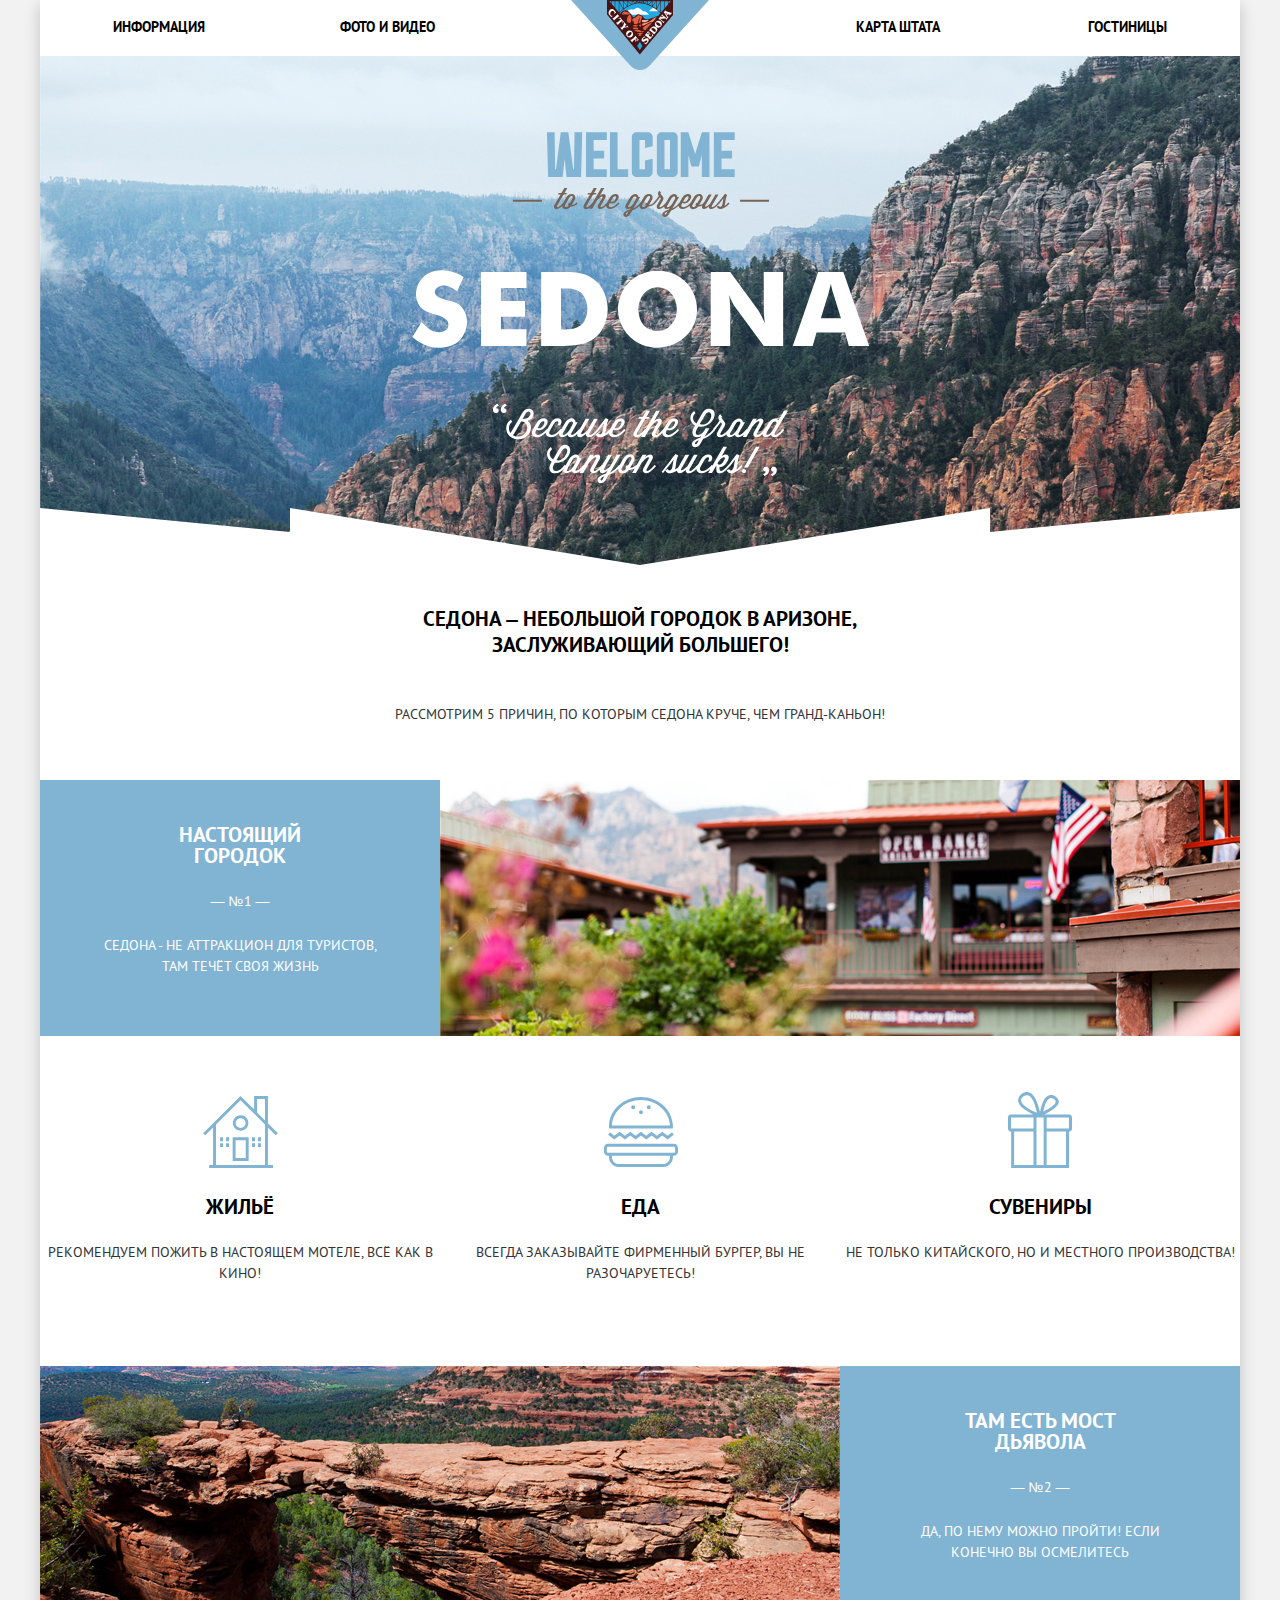
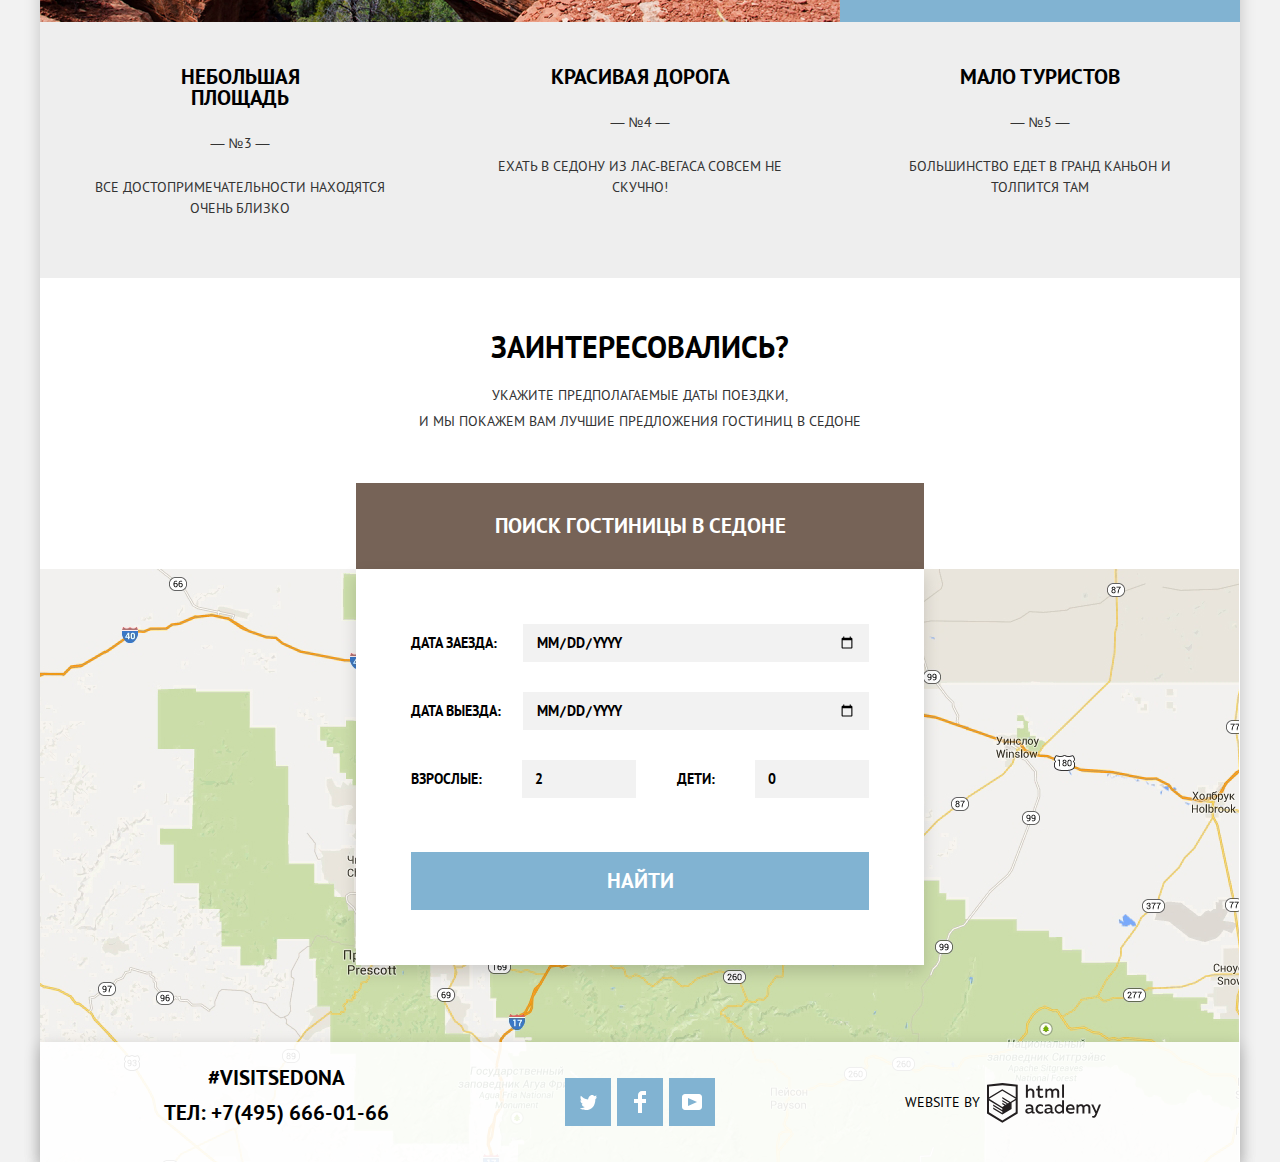
==== index.html @ 68cd3eee "Исправление к декоративным элементам" ====
<!DOCTYPE html>
<html class="page" lang="ru">
  <head>
    <meta charset="utf-8">
    <title>HTML Academy: Седона</title>
    <link rel="stylesheet" href="css/normalize.css">
    <link rel="stylesheet" href="css/style.css">
  </head>

  <body class="page-body">
    <header class="main-header width-container">
      <nav class="main-navigation">
        <a class="main-header-logo">
          <img src="img/logo.svg" width="138" height="70" alt="Логотип сайта Седона. City of Sedona.">
        </a>
        <ul class="site-navigation">
          <li><a href="blank.html">Информация</a></li>
          <li><a href="blank.html">Фото и видео</a></li>
          <li><a href="blank.html">Карта штата</a></li>
          <li><a href="hotels.html">Гостиницы</a></li>
        </ul>
      </nav>
    </header>

    <main class="main-container width-container">
      <section class="main-banner">
        <h1 class="visually-hidden">Городок Седона</h1>
          <div class="banner-text"></div>
      </section>

      <section class="features">
        <div class="features-title">
          <h2 class="visually-hidden">Преимущества</h2>
          <p class="features-visual-title">Седона ‒ небольшой городок в Аризоне,<br>
            заслуживающий большего!</p>
          <p>Рассмотрим 5 причин, по которым Седона круче, чем Гранд-Каньон!</p>
        </div>
        <ul class="features-list">
          <li class="feature-item-1">
            <div class="feature-item feature-main-city">
              <h3>Настоящий городок</h3>
              <p>— №1 —</p>
              <p>Седона - не аттракцион для туристов, там течёт своя жизнь</p>
            </div>
            <ul class="recommendations-list">
              <li class="recommendation-item recommendation-housing">
                <h4>Жильё</h4>
                <p>Рекомендуем пожить в настоящем мотеле, всё как в кино!</p>
              </li>
              <li class="recommendation-item recommendation-food">
                <h4>Еда</h4>
                <p>Всегда заказывайте фирменный бургер, вы не разочаруетесь!</p>
              </li>
              <li class="recommendation-item recommendation-souvenirs">
                <h4>Сувениры</h4>
                <p>Не только китайского, но и местного производства!</p>
              </li>
            </ul>
          </li>
          <li class="feature-item-2">
            <div class="feature-item feature-main-bridge">
              <h3>Там есть мост дьявола</h3>
              <p>— №2 —</p>
              <p>Да, по нему можно пройти! Если конечно вы осмелитесь</p>
            </div>
          </li>
          <li class="feature-item feature-standart">
            <h3>Небольшая площадь</h3>
            <p>— №3 —</p>
            <p>Все достопримечательности находятся очень близко</p>
          </li>
          <li class="feature-item feature-standart">
            <h3>Красивая дорога</h3>
            <p>— №4 —</p>
            <p>Ехать в седону из лас-вегаса совсем не скучно!</p>
          </li>
          <li class="feature-item feature-standart">
            <h3>Мало туристов</h3>
            <p>— №5 —</p>
            <p>Большинство едет в гранд каньон и толпится там</p>
          </li>
        </ul>
      </section>

      <section class="search">
        <h2 class="visually-hidden">Поиск гостиницы в Седоне</h2>
        <p class="search-visual-title">Заинтересовались?</p>
        <p>Укажите предполагаемые даты поездки,<br>
          и мы покажем Вам лучшие предложения гостиниц в Седоне</p>
        <button class="button button-form-show" type="button">Поиск гостиницы в седоне</button>
        <section class="modal width-container">
          <h2 class="visually-hidden">Форма поиска гостиницы в Седоне</h2>
          <form class="search-form" action="https://echo.htmlacademy.ru" method="post">
            <p>
              <label for="date-in">дата заезда:</label>
              <input type="date" name="date-in" id="date-in" value="">
            </p>
            <p>
              <label for="date-out">дата выезда:</label>
              <input type="date" name="date-out" id="date-out" value="">
            </p>
            <p>
              <label for="adults">взрослые:</label>
              <input type="number" name="adults" id="adults" value="2">
              <label for="children">дети:</label>
              <input type="number" name="children" id="children" value="0">
            </p>
            <button class="button button-form-search" type="submit" name="button">найти</button>
          </form>
        </section>
      </section>

      <img class="cart" src="img/map.jpg" width="1199" height="594" alt="Карта с результатами поиска гостиницы в Седоне">

    </main>

    <footer class="page-footer main-footer width-container">
      <section class="footer-contacts">
        <h2 class="visually-hidden">Контактная информация</h2>
        <p>#visitsedona</p>
        <p>тел: <a class="footer-phone" href="tel:+74956660166">+7(495) 666-01-66</a></p><!--Уточнить нужна ли ссылка-->
      </section>

      <section class="footer-social">
        <h2 class="visually-hidden">Ссылки на соцсети</h2>
        <ul>
          <li>
            <a class="social-button" href="#">
              <span class="visually-hidden">Твиттер</span>
              <svg width="17" height="17" viewBox="0 0 17 17" fill="none" xmlns="http://www.w3.org/2000/svg">
              <path d="M10.95 1.14409C12.635 0.648089 13.934 1.41409 14.527 2.32309C15.2 2.09209 15.858 1.84209 16.538 1.61509C16.5249 2.30145 16.2117 2.94761 15.681 3.38309C16.366 3.55309 16.985 2.89209 16.985 2.89209C16.816 3.89209 15.979 4.68009 15.422 4.91609C15.191 11.6661 12.247 16.1331 5.34498 15.9981H4.89898C4.48898 15.9981 0.734977 15.5381 0.000976562 14.1111C2.27198 14.3071 3.89398 13.6891 4.69398 12.9341C3.73398 12.6341 2.01498 12.4571 1.71498 9.98409C2.06398 10.0901 2.27898 10.2121 2.90498 10.1031C1.70498 9.24709 0.373977 8.53009 0.447977 6.33009C0.732977 6.65809 1.51498 6.86609 1.78798 6.80209C1.08498 6.56109 -0.182023 3.44209 0.893977 1.85009C2.71198 3.70409 4.62898 5.45609 8.04598 5.62309C8.25398 3.33009 9.18298 1.79309 10.95 1.14409Z" fill="white"/>
              </svg>
            </a>
          </li>
          <li>
            <a class="social-button" href="#">
              <span class="visually-hidden">Фэйсбук</span>
              <svg width="12" height="22" viewBox="0 0 12 22" fill="none" xmlns="http://www.w3.org/2000/svg">
              <path d="M12 4V0H8C5.79086 0 4 1.79086 4 4V8H0V12H4V22H8V12H12V8H8V4H12Z" fill="white"/>
              </svg>
            </a>
          </li>
          <li>
            <a class="social-button" href="#">
              <span class="visually-hidden">Ютьюб</span>
              <svg width="20" height="16" viewBox="0 0 20 16" fill="none" xmlns="http://www.w3.org/2000/svg">
              <path fill-rule="evenodd" clip-rule="evenodd" d="M3 0H17C18.65 0 20 1.35 20 3V13C20 14.65 18.65 16 17 16H3C1.35 16 0 14.65 0 13V3C0 1.35 1.35 0 3 0ZM6.027 4.002V11.998L15.014 8L6.027 4.002Z" fill="white"/>
              </svg>
            </a>
          </li>
        </ul>
      </section>

      <div class="footer-copyright">
        <a class="copyright-link" href="https://htmlacademy.ru/intensive/htmlcss">
        Website by
        <span class="visually-hidden">Логотип html-academy</span>
        <svg width="115" height="41" viewBox="0 0 115 41" fill="none" xmlns="http://www.w3.org/2000/svg">
        <path fill-rule="evenodd" clip-rule="evenodd" d="M15.5197 1.05737H15.3509L0 2.71895V31.4945L15.3509 40.8382L30.7018 31.4945V2.71895L15.5197 1.05737ZM77.0183 2.62185H75.0876V15.7311H77.0183V2.62185ZM40.8619 2.63264V7.76843C41.6131 6.9864 42.6386 6.5436 43.7105 6.53843C44.6823 6.47908 45.6329 6.84495 46.3253 7.54479C47.0177 8.24462 47.3866 9.21244 47.3399 10.2068V15.7634H45.367V10.4658C45.4231 9.94897 45.2754 9.43059 44.9566 9.02553C44.6377 8.62047 44.174 8.36218 43.6683 8.3079H43.3518C42.3456 8.36979 41.4321 8.9295 40.9041 9.80764V15.7634H38.8995V2.63264H40.8619ZM77.0183 31.4837H75.2775V30.0595C74.4828 31.1353 73.23 31.7538 71.9119 31.7211C69.4751 31.5528 67.5825 29.4822 67.5825 26.9845C67.5825 24.4867 69.4751 22.4162 71.9119 22.2479C73.1195 22.2052 74.2818 22.7203 75.0771 23.6505V18.3205H77.0183V31.4837ZM47.0656 30.0595C47.263 30.0515 47.4583 30.0152 47.6459 29.9516V31.3866C47.2482 31.5404 46.826 31.6172 46.4009 31.6132C45.6482 31.6769 44.9394 31.2429 44.639 30.5342C43.7036 31.31 42.5302 31.7227 41.3261 31.6995C39.733 31.6995 38.256 30.804 38.256 28.9482C38.256 26.65 40.3661 25.9379 42.1702 25.9379C42.9402 25.9505 43.707 26.0408 44.4596 26.2076V25.884C44.4596 24.805 43.6578 23.9742 42.1491 23.9742C41.0585 23.9764 39.9804 24.2116 38.9839 24.6647V22.8305C40.0678 22.451 41.204 22.2506 42.3495 22.2371C44.8394 22.2371 46.3693 23.4455 46.3693 26.1753V29.4121C46.3546 29.5668 46.401 29.721 46.4981 29.8406C46.5951 29.9601 46.7349 30.035 46.8862 30.0487H47.0656V30.0595ZM40.2711 28.8403C40.298 29.229 40.4761 29.5905 40.7655 29.844C41.055 30.0974 41.4317 30.2217 41.8115 30.189H41.9275C42.8819 30.1906 43.7973 29.8022 44.4702 29.11V27.5779C43.842 27.4414 43.2026 27.3655 42.5605 27.3513C41.5055 27.3513 40.2817 27.7074 40.2817 28.8403H40.2711ZM56.0229 22.9384C55.1962 22.4632 54.2596 22.2246 53.3115 22.2479H52.9422C51.7332 22.2873 50.5891 22.8166 49.7619 23.7192C48.9347 24.6218 48.4923 25.8236 48.5321 27.06V27.5024C48.6957 30.0004 50.805 31.8921 53.2482 31.7318C54.2519 31.7555 55.2477 31.5452 56.1601 31.1168V29.2718C55.3769 29.7215 54.4945 29.9591 53.5963 29.9624C52.5199 30.0288 51.4963 29.4793 50.9385 28.5356C50.3806 27.5918 50.3806 26.4095 50.9385 25.4658C51.4963 24.522 52.5199 23.9725 53.5963 24.039C54.461 24.0357 55.3066 24.2989 56.0229 24.7942V22.9384ZM66.1514 30.0595C66.3488 30.0515 66.5441 30.0152 66.7317 29.9516V31.3866C66.334 31.5404 65.9118 31.6172 65.4867 31.6132C64.734 31.6769 64.0252 31.2429 63.7248 30.5342C62.7894 31.31 61.616 31.7227 60.4119 31.6995C58.8188 31.6995 57.3417 30.804 57.3417 28.9482C57.3417 26.65 59.4518 25.9379 61.256 25.9379C62.0259 25.9505 62.7928 26.0408 63.5454 26.2076V25.884C63.5454 24.805 62.7436 23.9742 61.2349 23.9742C60.1443 23.9764 59.0662 24.2116 58.0697 24.6647V22.8305C59.1536 22.451 60.2897 22.2506 61.4353 22.2371C63.9252 22.2371 65.455 23.4455 65.455 26.1753V29.4121C65.4404 29.5668 65.4868 29.721 65.5838 29.8406C65.6809 29.9601 65.8207 30.035 65.972 30.0487H66.1514V30.0595ZM59.855 29.8481C59.5632 29.5943 59.3837 29.2311 59.3569 28.8403H59.378C59.378 27.7074 60.5385 27.3513 61.6569 27.3513C62.299 27.3655 62.9383 27.4414 63.5665 27.5779V29.11C62.8937 29.8022 61.9782 30.1906 61.0239 30.189H60.9078C60.5263 30.2247 60.1469 30.1019 59.855 29.8481ZM69.3271 26.9305C69.3271 25.2859 70.6308 23.9526 72.239 23.9526L72.2601 24.0066C73.4742 24.0066 74.5742 24.7382 75.0665 25.8732V28.0311C74.5856 29.1871 73.4673 29.9296 72.239 29.9084C70.6308 29.9084 69.3271 28.5752 69.3271 26.9305ZM83.3486 22.2479C86.8408 22.2479 88.0541 25.1395 87.4844 27.7397H80.922C81.1436 29.3582 82.6839 30.0163 84.2876 30.0163C85.2509 30.0196 86.2027 29.8021 87.0729 29.3797V31.1061C86.0736 31.5421 84.9939 31.7519 83.9078 31.7211C81.2385 31.7211 78.8963 30.189 78.8963 26.9521C78.8362 25.7502 79.2482 24.5736 80.0408 23.6841C80.8334 22.7945 81.9408 22.2658 83.1165 22.2155H83.3486V22.2479ZM80.8693 26.1753C80.9704 24.8237 82.1216 23.8104 83.4436 23.9095H83.4858C84.1064 23.8531 84.7196 24.08 85.1612 24.5295C85.6028 24.979 85.8275 25.6051 85.7752 26.24H80.8693V26.1753ZM89.489 31.4621V22.4961H91.2298V23.575C91.9777 22.7197 93.041 22.2229 94.1628 22.2047C95.2951 22.1328 96.3712 22.7163 96.9482 23.7153C97.7407 22.8335 98.8477 22.3161 100.018 22.2803C100.952 22.2327 101.859 22.6011 102.507 23.2901C103.154 23.9792 103.478 24.9213 103.394 25.8732V31.4837H101.39V25.9271C101.437 25.4734 101.306 25.0191 101.024 24.6647C100.743 24.3104 100.336 24.0852 99.8917 24.039H99.6174C98.7512 24.0941 97.9525 24.536 97.4335 25.2474V31.4837H95.4289V25.9271C95.4728 25.47 95.3357 25.0139 95.0481 24.6611C94.7606 24.3082 94.3467 24.088 93.8991 24.0497H93.6881C92.7466 24.1344 91.8915 24.6449 91.3564 25.4416V31.5161H89.5312L89.489 31.4621ZM113.977 22.4745H111.972L109.324 29.2718L106.306 22.4853H104.196L108.417 31.5484L108.237 32.0016C107.72 33.3611 107.003 34.0516 106.053 34.0516C105.75 34.0548 105.447 34.0112 105.156 33.9221V35.6161C105.536 35.7125 105.926 35.7632 106.317 35.7671C107.646 35.7671 108.902 35.0226 109.851 32.6813L113.977 22.4745ZM52.689 6.78658V3.54974L50.7266 4.01369V6.73264H49.144V8.49132H50.7899V12.9905C50.7231 13.817 51.0244 14.6301 51.61 15.2038C52.1955 15.7775 53.0028 16.0505 53.8073 15.9468C54.5996 15.9535 55.3875 15.8259 56.139 15.5692V13.8429C55.5727 14.0781 54.9672 14.199 54.356 14.199C53.2165 14.199 52.689 13.8105 52.689 12.6237V8.5129H55.8541V6.78658H52.689ZM58.3862 15.7526V6.75421H60.1376V7.83316C60.8811 6.97655 61.9403 6.476 63.0601 6.45211C64.1624 6.38099 65.2146 6.93142 65.8032 7.88711C66.5958 7.00534 67.7028 6.48794 68.8734 6.45211C69.8138 6.41462 70.7233 6.79859 71.364 7.50353C72.0046 8.20846 72.3126 9.16418 72.2073 10.1205V15.7418H70.2028V10.1853C70.2499 9.73151 70.1184 9.27721 69.8373 8.92287C69.5561 8.56853 69.1485 8.34334 68.7046 8.29711H68.4619C67.5957 8.35228 66.797 8.7942 66.278 9.50553V15.7418H64.2734V10.1853C64.3206 9.73151 64.1891 9.27721 63.9079 8.92287C63.6268 8.56853 63.2191 8.34334 62.7752 8.29711H62.5326C61.5911 8.38181 60.736 8.89229 60.2009 9.68895V15.7634H58.3862V15.7526ZM28.6972 30.3033L28.7078 30.2968L28.6972 30.3184V30.3033ZM28.6972 18.3205V30.3033L15.3509 38.4321L2.00459 30.3184V18.5147L15.2876 26.6068V28.0311L6.18257 22.5284V23.9418L15.3404 29.5632V31.0629L6.19312 25.4955V26.9521L15.3509 32.5734L24.5826 26.9197V20.8129L28.6972 18.3205ZM28.7078 16.7776L25.0362 18.9355L23.3482 20.0145L15.3087 15.0837V16.4971L22.156 20.7266L22.0083 20.8237L20.9532 21.4063L15.2876 17.9537V19.3995L19.761 22.1184L18.706 22.8413L15.3298 20.7913V22.2047L17.5454 23.5426L15.2982 24.9021L2.11009 16.864L15.3087 8.72869L28.7078 16.7776ZM15.2876 7.27211L28.7078 15.3534V4.56395L15.3615 3.12895L2.01514 4.56395V15.3534L15.2876 7.27211Z" fill="#231F20"/>
        </svg>

        </a>
      </div>

    </footer>
    <!--<section class="modal width-container">
      <h2 class="visually-hidden">Форма поиска гостиницы в Седоне</h2>
      <form class="search-form" action="https://echo.htmlacademy.ru" method="get">
        <p>
          <label for="date in">дата заезда:</label>
          <input type="date" name="date in" id="date in" value="">
        </p>
        <p>
          <label for="date out">дата выезда:</label>
          <input type="date" name="date out" id="date out" value="">
        </p>
        <p>
          <label for="adults">взрослые:</label>
          <input type="number" name="adults" id="adults" value="2">
        </p>
        <p>
          <label for="children">дети:</label>
          <input type="number" name="children" id="children" value="0">
        </p>
        <button class="button button-form-search" type="submit" name="button">найти</button>
      </form>
    </section>-->
  </body>
</html>
---- css/style.css ----
/*Fonts*/
/* pt-sans-regular - latin_cyrillic */
@font-face {
  font-family: 'PT Sans';
  font-style: normal;
  font-weight: 400;
  src: local('PT Sans'), local('PTSans-Regular'),
       url('../fonts/ptsans.woff2') format('woff2'), /* Super Modern Browsers */
       url('../fonts/ptsans.woff') format('woff'); /* Modern Browsers */
  font-display: swap;
}
/* pt-sans-700 - latin_cyrillic */
@font-face {
  font-family: 'PT Sans';
  font-style: normal;
  font-weight: 700;
  src: local('PT Sans Bold'), local('PTSans-Bold'),
       url('../fonts/ptsansbold.woff2') format('woff2'), /* Super Modern Browsers */
       url('../fonts/ptsansbold.woff2') format('woff'); /* Modern Browsers */
  font-display: swap;
}

/*Variables*/

:root {

  --basic-extra-black: #000000;
  --basic-extra-black-alfa: rgba(0, 0, 0, 0.3);
  --basic-hard-black: #231F20;
  --basic-black: #333333;
  --basic-extra-brown: #503E33;
  --basic-hard-brown: #604E43;
  --basic-brown: #766357;
  --basic-extra-blue: #5496BD;
  --basic-hard-blue: #669EC0;
  --basic-blue: #81B3D2;
  --basic-absolute-grey: #6A6A6A;
  --basic-extra-grey: #666666;
  --basic-hard-grey: #BDBBBC;
  --basic-strong-grey: #CACACA;
  --basic-middle-grey:#ABABAB;
  --basic-middle-grey-alfa: rgba(171,171,171,0.3);
  --basic-normal-grey: #EBEBEB;
  --basic-grey: #EEEEEE;
  --basic-soft-grey:  #E5E5E5;
  --basic-lite-grey: #F2F2F2;
  --basic-white-alfa: rgba(255, 255, 255, 0.9);
  --basic-white-soft-alfa: rgba(255, 255, 255, 0.3);
  --basic-white: #FFFFFF;
  --basic-wrapper-shadow: rgba(0, 1, 1, 0.2);
  --basic-modal-shadow: rgba(0, 1, 1, 0.15);
}

/*Global*/

body {
  position: relative;
  min-width: 1280px;
  margin: 0;
  padding: 0;
  font-family: "PT Sans", Arial, sans-serif;
  font-size: 14px;
  line-height: 26px;
  font-weight: 400;
  color: var(--basic-black);
  text-transform: uppercase;
  background-color: var(--basic-lite-grey);
}

img {
  max-width: 100%;
  height: auto;
}

a {
  text-decoration: none
}

.visually-hidden {
  position: absolute;
  width: 1px;
  height: 1px;
  margin: -1px;
  border: 0;
  padding: 0;
  clip-path: inset(100%);
  clip: rect(0 0 0 0);
  overflow: hidden;
}

/*Hotels-page global*/

.hotels-main {
  line-height: 21px;
  text-align: left;
  background-color: var(--basic-white);
}

.page {
  height: 100%;
}

.page-body {
  min-height: 100%;
  display: grid;
  grid-template-rows: min-content 1fr min-content;
  align-content: start;
}

.width-container {
  width: 1200px;
  margin: 0 auto;
  padding: 0;
  box-shadow: 0px 5px 15px var(--basic-wrapper-shadow);
}

/* Main-container */

.main-container {
  background-color: var(--basic-white);
}

/* Main header */

.main-header {

}

/*Main navigation*/

.main-navigation {
  background-color: var(--basic-white);
  position: relative;
}

/* Logo */

.main-header-logo {
  position: absolute;
  left: 50%;
  margin-left: -69px;
}


.site-navigation {
  display: flex;
  flex-wrap: wrap;
  margin: 0;
  padding: 0;
  list-style: none;
  font-weight: bold;
  color: var(--basic-extra-black);
  line-height: 26px;
}

.site-navigation li {
  padding-top: 14px;
  margin-bottom: 16px;
  width: 227px;
}

.site-navigation li:nth-child(odd) {
  margin-left: 73px;
}
.site-navigation li:nth-child(even) {
  margin-right: 73px;
}
.site-navigation li:nth-child(4n),
.site-navigation li:nth-child(4n-1) {
  text-align: right;
}

.site-navigation a {
  color: var(--basic-extra-black);
}

.site-navigation a:hover {
  color: var(--basic-blue);
}

.site-navigation a:focus {
  color: var(--basic-extra-black-alfa);
}

.active-page a {
  color: var(--basic-brown);
}

.main-banner {
  display: flex;
  flex-direction: column;
  justify-content: flex-end;
  align-items: center;

  width: 1200px;
  height: 509px;
  background-image: url("../img/main-page-banner.jpg");
  background-color: var(--basic-extra-blue);
}

.banner-text {
  width: 457px;
  height: 351px;
  margin-bottom: 25px;
  background-image: url("../img/welcome-slogan.svg");
}

.main-banner::after {
  content: "";
  width: 1200px;
  height: 57px;
  background-image: url("../img/white-shape.svg");
}

/* Features */

.features {
  text-align: center;
  margin: 0;
  padding: 0;
}

.features-title {
  box-sizing: border-box;
  min-height: 215px;
  padding-top: 41px;
}

.features-title p {
  margin: 0;
  margin-bottom: 43px;
}

.features-title p:last-child {
  margin-bottom: 51px;
}

.features-visual-title {
  font-weight: bold;
  font-size: 21px;
  line-height: 26px;
  color: var(--basic-extra-black);
}

.features-list {
  display: flex;
  flex-wrap: wrap;
  margin: 0;
  padding: 0;
  list-style: none;
  line-height: 21px;
}

.feature-item {
  box-sizing: border-box;
  width: 400px;
  min-height: 256px;
  padding-top: 44px;
}

.feature-item p {
  margin: 0;
  margin-right: 50px;
  margin-left: 50px;
  margin-bottom: 23px;
  padding: 0;
}

.feature-item h3 {
  font-size: 21px;
  line-height: 21px;
  font-weight: bold;
  margin: 0;
  margin-bottom: 25px;
  margin-right: 100px;
  margin-left: 100px;
}

.feature-item-1 {
  display: flex;
  flex-wrap: wrap;
  margin: 0;
  padding: 0;
}
.feature-item-2 {
  display: flex;
}

.feature-main-city {
  order: 1;
}

.feature-main-city,
.feature-main-bridge {
  color: var(--basic-white);
  background-color: var(--basic-blue);
}

.feature-item-1::after {
  content: "";
  width: 800px;
  height: 256px;
  background-image: url("../img/feature-city.jpg");
  background-color: var(--basic-hard-grey);
  background-repeat: no-repeat;
  background-position: center;
  display: inline-block;
  order: 2;
}

.feature-item-2::before {
  content: "";
  width: 800px;
  height: 256px;
  background-image: url("../img/feature-bridge.jpg");
  background-color: var(--basic-hard-grey);
  background-repeat: no-repeat;
  background-position: center;
  display: inline-block;
}

.feature-standart {
  color: var(--basic-black);
  background-color: var(--basic-grey);
}

.feature-standart h3 {
  color: var(--basic-extra-black);
}

/*Recommendations*/

.recommendations-list {
  display: flex;
  list-style: none;
  margin: 0;
  padding: 0;
  order: 3;
}

.recommendation-item h4 {
  font-size: 21px;
  line-height: 21px;
  font-weight: bold;
  color: var(--basic-extra-black);
  margin: 0;
  margin-bottom: 25px;
}

.recommendation-item {
  display: inline-block;
  box-sizing: border-box;
  color: var(--basic-black);
  background-color: var(--basic-white);
  background-position: center top;
  background-repeat: no-repeat;
  padding-top: 160px;
  min-height: 330px;
  width: 400px;
}

.recommendation-housing {
  background-image: url("../img/icon-housing.svg");
  background-position: center 60px;

}
.recommendation-food {
  background-image: url("../img/icon-food.svg");
  background-position: center 61px;

}
.recommendation-souvenirs {
  background-image: url("../img/icon-souvenirs.svg");
  background-position: center 55px;

}

/*Search*/

.search {
  position: relative;
  text-align: center;
  background-color: var(--basic-white);
  margin: 0;
  padding-top: 57px;
  min-height: 291px;
  box-sizing: border-box;
}

.search p {
  margin: 0;
  margin-bottom: 23px;
}
.search p:last-child {
  margin-bottom: 40px;
}

.search-visual-title {
  font-size: 30px;
  line-height: 24px;
  font-weight: bold;
  color: var(--basic-extra-black);
}

/*Cart*/

.cart {
margin: 0;
padding: 0;
display: block;
}
/*Buttons*/

.button {
  display: inline-block;
  font: inherit;
  text-align: center;
  vertical-align: middle;
  color: var(--basic-white);
  text-transform: uppercase;
  border: none;
  cursor: pointer;
}

.button-form-show {
  position: absolute;
  bottom: 0;
  padding: 30px 125px;
  width: 568px;
  left: 316px;
}

.button-form-search {
  display: block;
  width: 458px;
  margin-top: 54px;
  padding: 16px 182px;
}

.button-form-show,
.button-form-search {
  font-weight: bold;
  font-size: 21px;
  line-height: 26px;
}

.button-info,
.button-reserv {
  padding: 3px 17px;
  margin-right: 5px;
  font-weight: bold;
  font-size: 14px;
  line-height: 21px;
}

.button-form-show,
.button-reserv {
  background-color: var(--basic-brown);
}

.button-form-show:hover,
.button-reserv:hover {
  background-color: var(--basic-hard-brown);
}


.button-form-show:focus,
.button-reserv:focus {
  background-color: var(--basic-extra-brown);
  color: var(--basic-white-soft-alfa);
}

.button-info,
.button-form-search {
  background-color: var(--basic-blue);
}

.button-info:hover,
.button-form-search:hover {
  background-color: var(--basic-hard-blue);
}

.button-info:focus,
.button-form-search:focus {
  background-color: var(--basic-extra-blue);
  color: var(--basic-white-soft-alfa);
}

/*Parameters-form*/

.parameters-form {
  box-sizing: border-box;
  padding: 25px 73px 25px 72px;
  background-image: url(../img/parameters-form-background.jpg);
  min-height: 217px;
}

.filter {
  display: flex;
}

.filter-item {
  margin: 0;
  padding: 0;
  color: var(--basic-white);
  border: none;
}

.filter-item:first-child {
  margin-right: 118px;
}

.filter-item:last-child {
  margin-left: auto;
}

.filter-item legend{
  font-size: 16px;
  font-weight: 700;
  margin-bottom: 25px;
}

.filter-item:last-child legend{
  margin-bottom: 12px;
}

.filter-item ul{
  list-style: none;
  margin: 0;
  padding: 0;
}

.filter-checkbox {
  margin-bottom: 25px;
  padding-left: 41px;
}

.filter-checkbox:last-child {
  margin-bottom: 0px;
}

.filter-checkbox label {
  position: relative;
  display: block;
  cursor: pointer;
  user-select: none;
}

.filter-input-checkbox + label::before {
  content: "";
  position: absolute;
  left: -41px;
  top: 1px;
  width: 19px;
  height: 19px;
  border: 2px solid var(--basic-white);
  border-radius: 3px;
}

.filter-input-checkbox:disabled + label::before {
  border-color: var(--basic-absolute-grey);
  cursor: auto;
}

.filter-input-checkbox:checked + label::before {
  display: none;
}

.filter-input-checkbox:checked + label::after {
  content: "";
  position: absolute;
  top: 1px;
  left: -41px;
  width: 26px;
  height: 23px;
  background-image: url(../img/checkbox-on.svg);
}

.filter-input-checkbox:checked:disabled + label::after path{
   fill: var(--basic-absolute-grey);
}

.price-controls {
  display: flex;
  justify-content: space-between;
  margin-bottom: 20px;
  border: 2px solid var(--basic-white);
  box-sizing: border-box;
  border-radius: 2px;
  width: 317px;
}

.min-price {
  border-right: 2px solid var(--basic-white);
}

.price-controls input {
  width: 50px;
  font-family: inherit;
  font-size: inherit;
  color: inherit;
  background-color: transparent;
  margin: 0;
  padding: 0;
}

.price-controls label {
  display: flex;
  justify-content: center;
  align-items: center;
  margin: 5px 0px;
  min-width: 157px;
  height: 22px;
}

.range-scale {
  position: relative;
  margin-bottom: 33px;
  cursor: pointer;
  width: 317px;
  height: 2px;
  background: var(--basic-white-soft-alfa);
}

.range-scale .bar {
  width: 78%;
  height: 2px;
  background: var(--basic-white);
}

.range-scale .toggle {
  position: absolute;
  top: -10px;
  width: 4px;
  height: 4px;
  padding: 0;
  border: 8px solid var(--basic-white);
  background-color: var(--basic-middle-grey);
  border-radius: 50%;
  box-shadow: 0 2px 0 0 var(--basic-middle-grey-alfa);
}

.range-scale .toggle:hover {
  transform: scale(1.2);
}

.range-scale .toggle-min {
  left: 0px;
}

.range-scale .toggle-max {
  left: 248px;
}

.filter-button {
  background-color: transparent;
  border: 2px solid var(--basic-white);
  box-sizing: border-box;
  border-radius: 2px;
  width: 137px;
  height: 36px;
  margin-left: 85px;
  box-sizing: border-box;

}

.filter-button:hover {
  background-color: var(--basic-white);
  color: var(--basic-extra-black);
}

/*Search-results*/

.search-results {
}

.results-sort {
  display: flex;
  align-items: flex-start;
  justify-content: space-between;
  flex-wrap: wrap;
  min-height: 87px;
  margin: 0;
  border-bottom: 1px solid var(--basic-soft-grey);
  padding: 0px 73px;
  padding-top: 31px;
  box-sizing: border-box;
}

.results-sum {
  display: flex;
  font-size: 21px;
  line-height: 26px;
  font-weight: 700;
}

.results-sum p {
  margin: 0;
  padding: 0;
  margin-right: 5px;
}

.sort-controls {
  display: flex;
  width: 891px;
  font-size: 12px;
  line-height: 18px;
}

.sort-controls h3{
  font-size: inherit;
  line-height: inherit;
  font-weight: inherit;
  margin: 0;
  margin-right: 40px;
  padding: 0;
}

.sort-parameters {
  display: flex;
  justify-content: space-between;
  min-width: 239px;
}

.sort-parameters-button {
  background-color: transparent;
  color: var(--basic-extra-black-alfa);
  border-bottom: 1px dashed var(--basic-blue);
  margin: 0;
  padding: 0;
  cursor: pointer;
}

.sort-parameters-button:hover {
  color: var(--basic-blue);
}

.sort-parameters-button:focus {
  color: var(--basic-extra-black);
  border-bottom: none;
}

.sort-parameters .current {
  color: var(--basic-blue);
  border-bottom: none;
}

.sort-direction {
  display: flex;
  align-items: flex-end;
  justify-content: space-between;
  width: 34px;
  margin-left: auto;
}

.sort-direction-button {
  border: 6px solid var(--basic-white);
  border-top-width: 0px;
  border-bottom-color: var(--basic-strong-grey);
  border-bottom-width: 10px;
  padding: 0;
  cursor: pointer;
}

.sort-direction-button:last-child {
  transform: rotate(180deg);
}

.sort-direction-button:hover {
  border-bottom-color: var(--basic-extra-black);
}

.sort-direction-button:focus {
  border-bottom-color: var(--basic-blue);
}

.sort-direction .current {
  border-bottom-color: var(--basic-blue);
}


.results-list {
  list-style: none;
  margin: 0;
  padding: 0;
}


.results-item {
  box-sizing: border-box;
  min-height: 151px;
  display: flex;
  border-bottom: 1px solid var(--basic-soft-grey);
  padding: 30px 73px;
}

.results-item p {
  margin: 0;
  padding: 0;
}

.hotel-photo {
  width: 135px;
  height: 90px;
  margin-right: 29px;
}

.results-description {
  display: flex;
  flex-direction: column;
  justify-content: space-between;
}

.results-description h3 {
  display: flex;
  flex-wrap: wrap;
  font-weight: bold;
  font-size: 21px;
  line-height: 13px;
  margin: 0;
  padding: 0;
}

.results-description span {
  display: flex;
  flex-wrap: wrap;
  width: 110px;
  margin-right: 6px;
}

.hotel-name {

  color: var(--basic-extra-black);
}

.hotel-name:hover {
  color: var(--basic-blue);
}

.hotel-name:focus {
  color: var(--basic-extra-black-alfa);
}

.hotel-characteristics {
  display: flex;
}

.results-buttons {
  display: flex;
}

.results-rating {
  display: flex;
  flex-direction: column;
  justify-content: space-between;
  align-items: flex-end;
  margin-left: auto;
}
.rating-list {
  display: flex;
  flex-direction: row-reverse;
  list-style: none;
  margin: 0;
  padding: 0;
}

.rating-list li {
  position: relative;
  margin-left: 23px;
}

.rating-list li::before {
  content: "";
  width: 19px;
  height: 17px;
  right:-1px;
  top: -1px;
  position: absolute;
  background-image: url(../img/star.svg);
}

.rating-value {
  padding: 3px 12px 3px 15px;
  color: var(--basic-extra-grey);
  background-color: var(--basic-lite-grey);
}

/*Main footer*/

.page-footer {
  display: flex;
  justify-content: space-between;
  color: var(--basic-extra-black);
  background-color: var(--basic-white-alfa);
  padding-left: 73px;
  padding-right: 73px;
  box-sizing: border-box;
  min-height: 120px;
}

.main-footer {
  position: absolute;
  left: 50%;
  margin-left: -600px;
  bottom: 0;
}

/*Contacts*/

.footer-contacts {
padding-top: 23px;
text-align: center;
font-weight: bold;
font-size: 21px;
width: 327px;
}

.footer-contacts p {
  margin: 0;
  margin-bottom: 9px;
}

.footer-contacts p:last-child {
  margin-bottom: 36px;
}

.footer-contacts a {
  color: var(--basic-extra-black);
}

.footer-contacts a:hover,
.footer-contacts a:focus {
  text-decoration: none;
}

/* Social*/

.footer-social {
  display: flex;
  align-items: center;
}

.footer-social ul {
  display: flex;
  flex-wrap: wrap;
  justify-content: space-between;
  width: 150px;
  list-style: none;
  margin: 0;
  padding: 0;
}


.social-button {
  display: flex;
  justify-content: center;
  align-items: center;
  width: 46px;
  height: 48px;
  background-color: var(--basic-blue);
}

.social-button:hover {
  background-color: var(--basic-hard-blue);
}

.social-button:focus {
  background-color: var(--basic-extra-blue);
}

.social-button:focus path{
  opacity: 30%;
}

/* footer-copyright*/

.footer-copyright {
  display: flex;
  justify-content: center;
  align-items: center;
  width: 327px;
  margin: 0;

}

.copyright-link {
  width: 197px;
  display: flex;
  justify-content: space-between;
  align-items: center;
  color: var(--basic-extra-black);
}

.copyright-link:hover path{
  fill: var(--basic-blue);
}

.copyright-link:focus path{
  fill: var(--basic-hard-grey);
}

.modal {
  position: absolute;
  top: 291px;
  left: 316px;
  padding: 55px 55px;
  box-sizing: border-box;
  width: 568px;
  font-weight: 700;
  background-color: var(--basic-white);
  box-shadow: 0px 7px 15px var(--basic-modal-shadow);
}



.search-form p {
display: flex;
justify-content: space-between;
align-items: center;
margin: 0;
margin-bottom: 30px;
color: var(--basic-extra-black);
}

.search-form input {
  box-sizing: border-box;
  font: inherit;
  color: var(--basic-extra-black);
  text-transform: uppercase;
  background-color: var(--basic-lite-grey);
  border: none;
  height: 38px;
  padding: 6px 13px;
}

.search-form input:hover {
  background-color: var(--basic-normal-grey);
}

.search-form input:focus {
  background-color: var(--basic-white);
  border: 2px solid var(--basic-soft-grey);
}

.search-form input[type="date"] {
  width: 346px;
}
.search-form input[type="number"] {
  width: 114px;
}
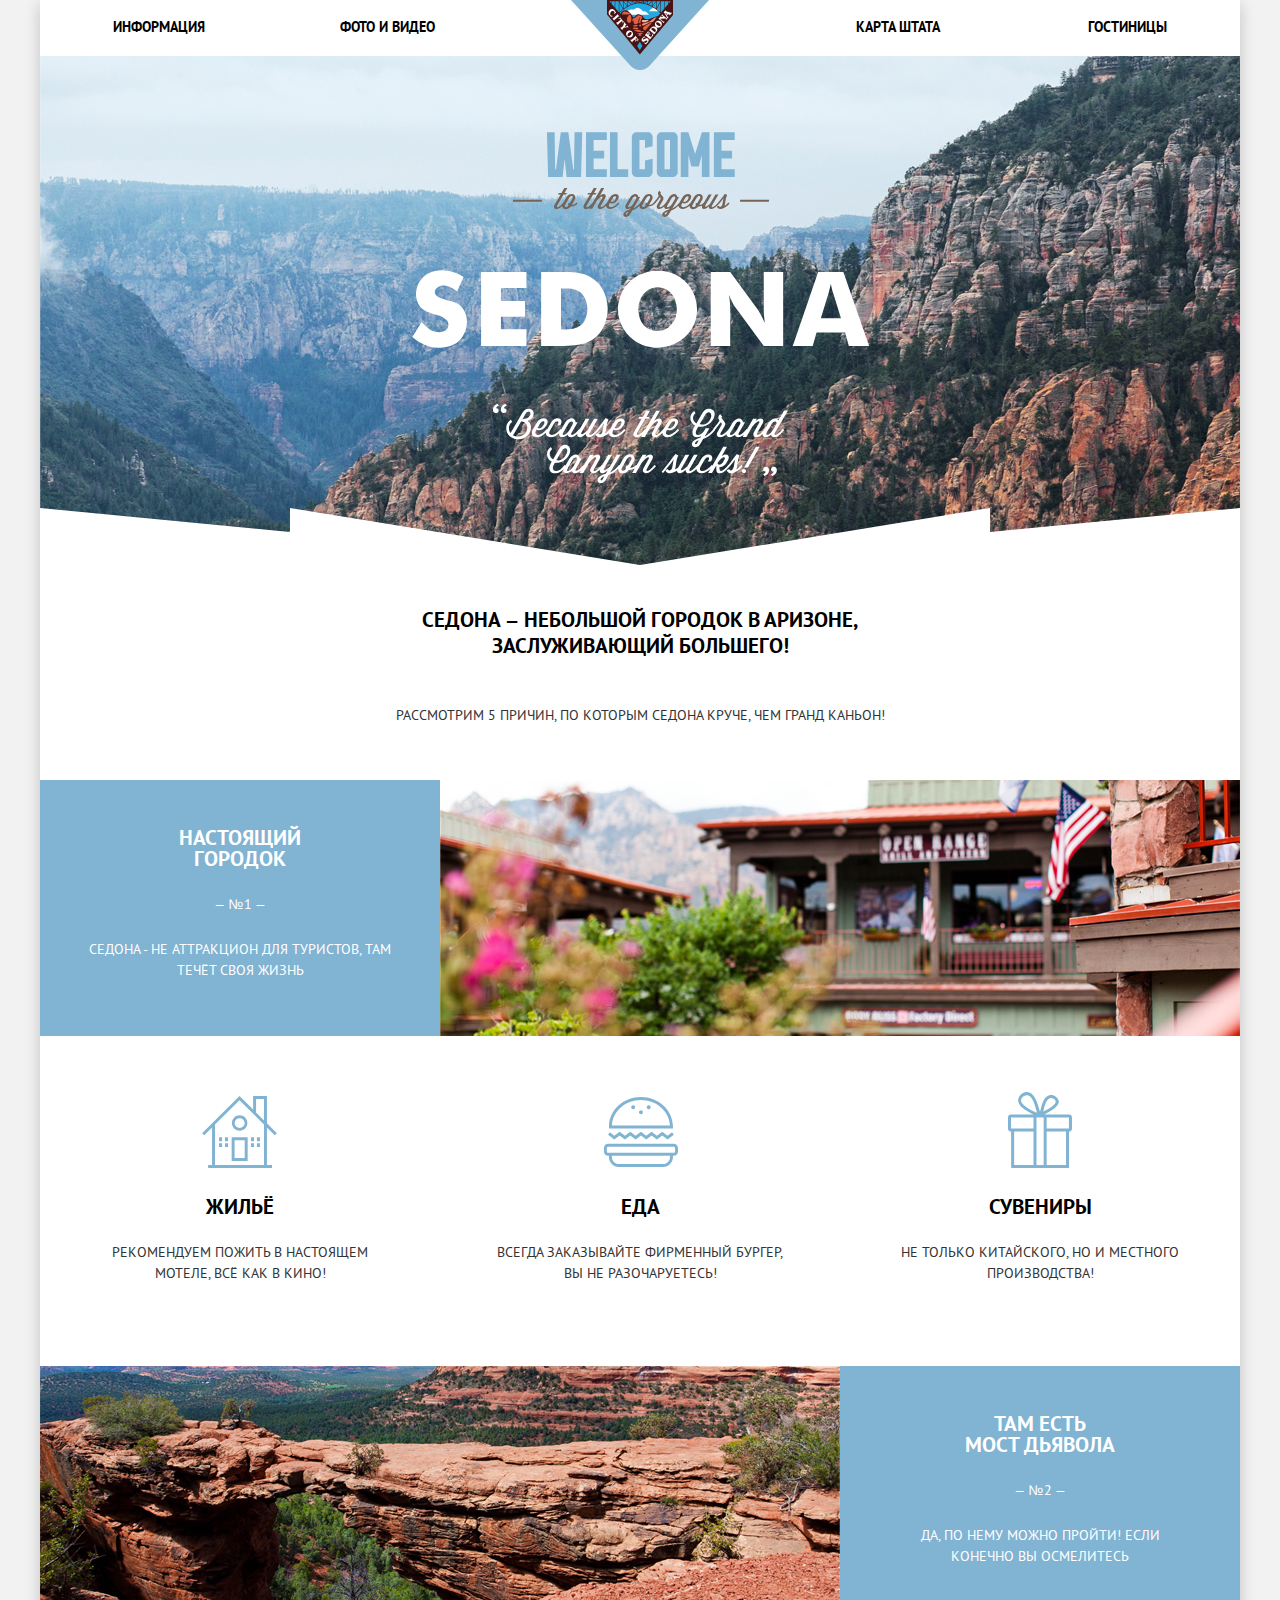
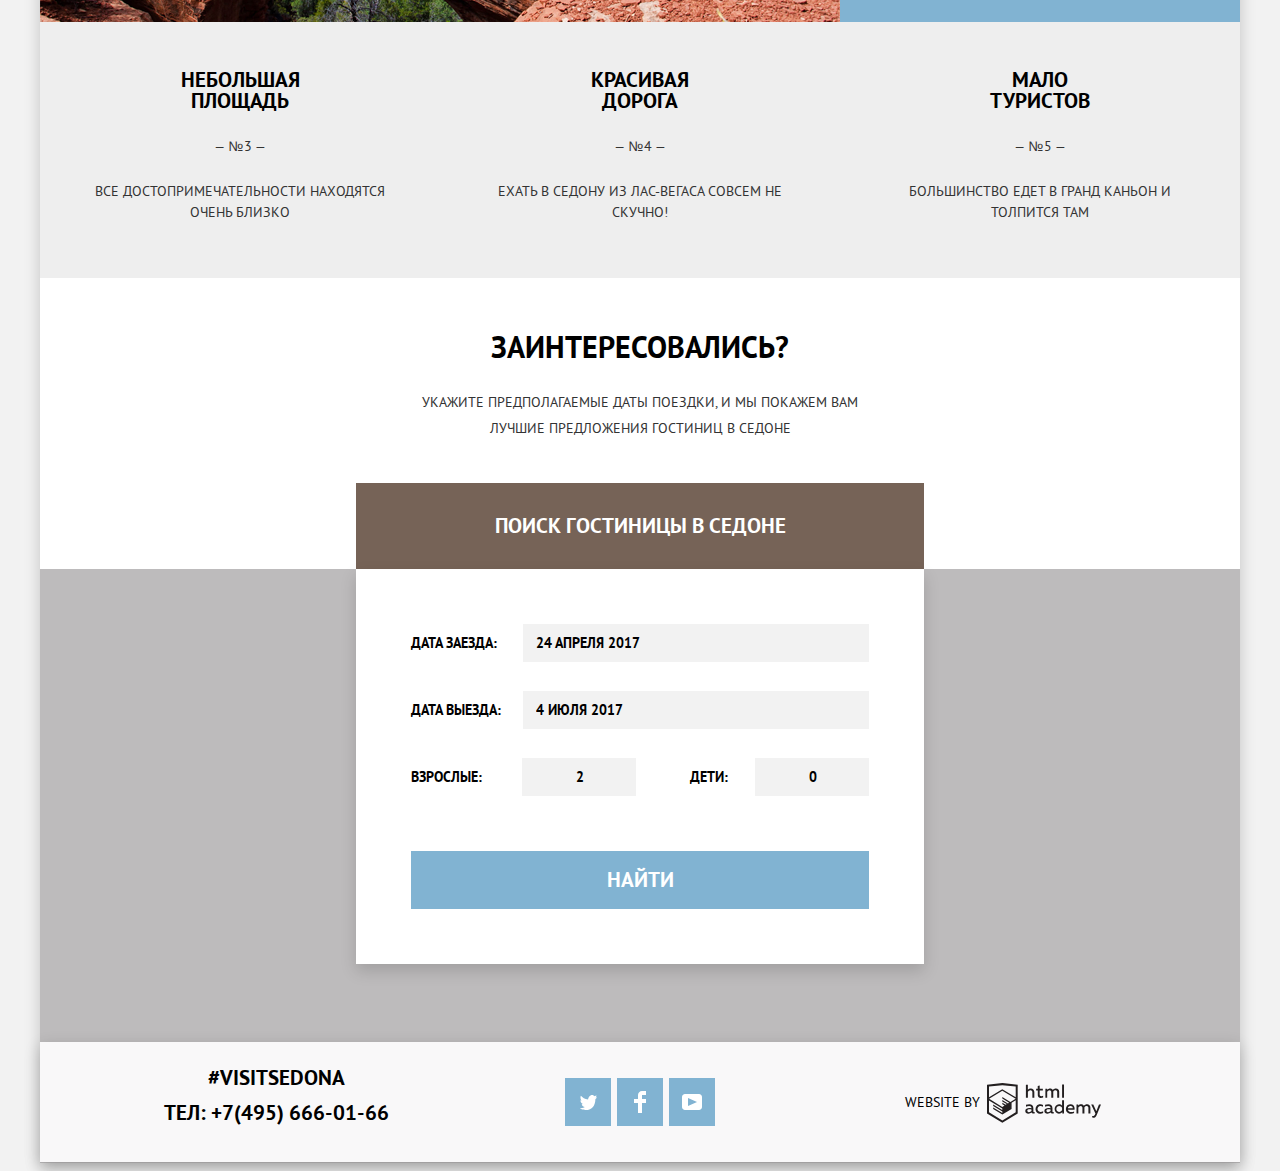
==== commit 5d4ed560: "Декоративные элементы на внутренней странице" ====
--- a/index.html
+++ b/index.html
@@ -24,22 +24,20 @@
 
     <main class="main-container width-container">
       <section class="main-banner">
-        <h1 class="visually-hidden">Городок Седона</h1>
-          <div class="banner-text"></div>
+        <h1 class="visually-hidden">Добро пожаловать в Седону!</h1>
       </section>
 
       <section class="features">
         <div class="features-title">
           <h2 class="visually-hidden">Преимущества</h2>
-          <p class="features-visual-title">Седона ‒ небольшой городок в Аризоне,<br>
-            заслуживающий большего!</p>
-          <p>Рассмотрим 5 причин, по которым Седона круче, чем Гранд-Каньон!</p>
+          <p>Седона &hairsp;&ndash;&hairsp; небольшой городок в Аризоне, заслуживающий большего!</p>
+          <p>Рассмотрим 5 причин, по которым Седона круче, чем Гранд Каньон!</p>
         </div>
         <ul class="features-list">
           <li class="feature-item-1">
             <div class="feature-item feature-main-city">
               <h3>Настоящий городок</h3>
-              <p>— №1 —</p>
+              <p>&ndash;&emsp13;№1&emsp13;&ndash;</p>
               <p>Седона - не аттракцион для туристов, там течёт своя жизнь</p>
             </div>
             <ul class="recommendations-list">
@@ -60,23 +58,23 @@
           <li class="feature-item-2">
             <div class="feature-item feature-main-bridge">
               <h3>Там есть мост дьявола</h3>
-              <p>— №2 —</p>
+              <p>&ndash;&emsp13;№2&emsp13;&ndash;</p>
               <p>Да, по нему можно пройти! Если конечно вы осмелитесь</p>
             </div>
           </li>
           <li class="feature-item feature-standart">
             <h3>Небольшая площадь</h3>
-            <p>— №3 —</p>
+            <p>&ndash;&emsp13;№3&emsp13;&ndash;</p>
             <p>Все достопримечательности находятся очень близко</p>
           </li>
           <li class="feature-item feature-standart">
             <h3>Красивая дорога</h3>
-            <p>— №4 —</p>
+            <p>&ndash;&emsp13;№4&emsp13;&ndash;</p>
             <p>Ехать в седону из лас-вегаса совсем не скучно!</p>
           </li>
           <li class="feature-item feature-standart">
             <h3>Мало туристов</h3>
-            <p>— №5 —</p>
+            <p>&ndash;&emsp13;№5&emsp13;&ndash;</p>
             <p>Большинство едет в гранд каньон и толпится там</p>
           </li>
         </ul>
@@ -84,20 +82,20 @@
 
       <section class="search">
         <h2 class="visually-hidden">Поиск гостиницы в Седоне</h2>
-        <p class="search-visual-title">Заинтересовались?</p>
-        <p>Укажите предполагаемые даты поездки,<br>
+        <p>Заинтересовались?</p>
+        <p>Укажите предполагаемые даты поездки,
           и мы покажем Вам лучшие предложения гостиниц в Седоне</p>
         <button class="button button-form-show" type="button">Поиск гостиницы в седоне</button>
         <section class="modal width-container">
-          <h2 class="visually-hidden">Форма поиска гостиницы в Седоне</h2>
+          <h3 class="visually-hidden">Форма поиска гостиницы в Седоне</h3>
           <form class="search-form" action="https://echo.htmlacademy.ru" method="post">
             <p>
               <label for="date-in">дата заезда:</label>
-              <input type="date" name="date-in" id="date-in" value="">
+              <input type="text" name="date-in" id="date-in" value="24 Апреля 2017">
             </p>
             <p>
               <label for="date-out">дата выезда:</label>
-              <input type="date" name="date-out" id="date-out" value="">
+              <input type="text" name="date-out" id="date-out" value="4 Июля 2017">
             </p>
             <p>
               <label for="adults">взрослые:</label>
@@ -109,16 +107,18 @@
           </form>
         </section>
       </section>
-
-      <img class="cart" src="img/map.jpg" width="1199" height="594" alt="Карта с результатами поиска гостиницы в Седоне">
-
+      <div class="map">
+        <iframe src="https://www.google.com/maps/embed?pb=!1m14!1m12!1m3!1d593028.8584989486!2d-111.61782899544002!3d34.80461957676267!2m3!1f0!2f0!3f0!3m2!1i1024!2i768!4f13.1!5e0!3m2!1sru!2sru!4v1602245371773!5m2!1sru!2sru"
+          width="1200" height="594" allowfullscreen="" aria-hidden="false" tabindex="0" title="Карта с результатами поиска гостиницы в Седоне">
+        </iframe>
+      </div>
     </main>
 
     <footer class="page-footer main-footer width-container">
       <section class="footer-contacts">
         <h2 class="visually-hidden">Контактная информация</h2>
         <p>#visitsedona</p>
-        <p>тел: <a class="footer-phone" href="tel:+74956660166">+7(495) 666-01-66</a></p><!--Уточнить нужна ли ссылка-->
+        <p>тел: <a class="footer-phone" href="tel:+74956660166">+7(495) 666-01-66</a></p>
       </section>
 
       <section class="footer-social">
--- a/css/style.css
+++ b/css/style.css
@@ -1,3 +1,10 @@
+/*
+* Prefixed by https://autoprefixer.github.io
+* PostCSS: v7.0.29,
+* Autoprefixer: v9.7.6
+* Browsers: last 2 version,not dead,not ie <= 11
+*/
+
 /*Fonts*/
 /* pt-sans-regular - latin_cyrillic */
 @font-face {
@@ -73,7 +80,8 @@
 }
 
 a {
-  text-decoration: none
+  text-decoration: none;
+  outline: none;
 }
 
 .visually-hidden {
@@ -83,7 +91,8 @@
   margin: -1px;
   border: 0;
   padding: 0;
-  clip-path: inset(100%);
+  -webkit-clip-path: inset(100%);
+          clip-path: inset(100%);
   clip: rect(0 0 0 0);
   overflow: hidden;
 }
@@ -103,6 +112,7 @@
 .page-body {
   min-height: 100%;
   display: grid;
+  grid-template-rows: -webkit-min-content 1fr -webkit-min-content;
   grid-template-rows: min-content 1fr min-content;
   align-content: start;
 }
@@ -154,6 +164,7 @@
 }
 
 .site-navigation li {
+
   padding-top: 14px;
   margin-bottom: 16px;
   width: 227px;
@@ -174,11 +185,12 @@
   color: var(--basic-extra-black);
 }
 
-.site-navigation a:hover {
+.site-navigation a:hover,
+.site-navigation a:focus {
   color: var(--basic-blue);
 }
 
-.site-navigation a:focus {
+.site-navigation a:active {
   color: var(--basic-extra-black-alfa);
 }
 
@@ -191,14 +203,14 @@
   flex-direction: column;
   justify-content: flex-end;
   align-items: center;
-
   width: 1200px;
   height: 509px;
+  background-color: var(--basic-extra-blue);
   background-image: url("../img/main-page-banner.jpg");
-  background-color: var(--basic-extra-blue);
-}
-
-.banner-text {
+}
+
+.main-banner::before {
+  content: "";
   width: 457px;
   height: 351px;
   margin-bottom: 25px;
@@ -216,14 +228,13 @@
 
 .features {
   text-align: center;
-  margin: 0;
-  padding: 0;
+
 }
 
 .features-title {
-  box-sizing: border-box;
-  min-height: 215px;
-  padding-top: 41px;
+  box-sizing: border-box; /*!!!!!!!!!!!!!!!*/
+  min-height: 215px; /*!!!!!!!!!!!!!!!*/
+  padding: 42px 340px 51px 340px;
 }
 
 .features-title p {
@@ -231,17 +242,17 @@
   margin-bottom: 43px;
 }
 
-.features-title p:last-child {
-  margin-bottom: 51px;
-}
-
-.features-visual-title {
+.features-title p:first-of-type {
   font-weight: bold;
   font-size: 21px;
   line-height: 26px;
   color: var(--basic-extra-black);
 }
 
+.features-title p:last-child {
+  margin-bottom: 0;
+}
+
 .features-list {
   display: flex;
   flex-wrap: wrap;
@@ -252,18 +263,19 @@
 }
 
 .feature-item {
-  box-sizing: border-box;
+  box-sizing: border-box; /*!!!!!!!!!!!!!!!*/
+  min-height: 256px; /*!!!!!!!!!!!!!!!*/
   width: 400px;
-  min-height: 256px;
-  padding-top: 44px;
+  padding: 47px 48px 54px 48px;
 }
 
 .feature-item p {
   margin: 0;
-  margin-right: 50px;
-  margin-left: 50px;
-  margin-bottom: 23px;
-  padding: 0;
+  margin-bottom: 24px;
+}
+
+.feature-item p:last-child {
+  margin-bottom: 0;
 }
 
 .feature-item h3 {
@@ -271,9 +283,9 @@
   line-height: 21px;
   font-weight: bold;
   margin: 0;
+  margin-left: 77px;
+  margin-right: 77px;
   margin-bottom: 25px;
-  margin-right: 100px;
-  margin-left: 100px;
 }
 
 .feature-item-1 {
@@ -284,6 +296,7 @@
 }
 .feature-item-2 {
   display: flex;
+  flex-wrap: wrap;
 }
 
 .feature-main-city {
@@ -292,6 +305,7 @@
 
 .feature-main-city,
 .feature-main-bridge {
+
   color: var(--basic-white);
   background-color: var(--basic-blue);
 }
@@ -300,8 +314,8 @@
   content: "";
   width: 800px;
   height: 256px;
+  background-color: var(--basic-brown);
   background-image: url("../img/feature-city.jpg");
-  background-color: var(--basic-hard-grey);
   background-repeat: no-repeat;
   background-position: center;
   display: inline-block;
@@ -312,8 +326,8 @@
   content: "";
   width: 800px;
   height: 256px;
+  background-color: var(--basic-brown);
   background-image: url("../img/feature-bridge.jpg");
-  background-color: var(--basic-hard-grey);
   background-repeat: no-repeat;
   background-position: center;
   display: inline-block;
@@ -338,7 +352,17 @@
   order: 3;
 }
 
+.recommendation-item {
+  box-sizing: border-box; /*!!!!!!!!!!!!!!!*/
+  min-height: 330px; /*!!!!!!!!!!!!!!!*/
+  color: var(--basic-black);
+  background-color: var(--basic-white);
+  padding: 160px 50px 82px 50px;
+  width: 400px;
+}
+
 .recommendation-item h4 {
+  position: relative;
   font-size: 21px;
   line-height: 21px;
   font-weight: bold;
@@ -347,66 +371,77 @@
   margin-bottom: 25px;
 }
 
-.recommendation-item {
-  display: inline-block;
-  box-sizing: border-box;
-  color: var(--basic-black);
-  background-color: var(--basic-white);
-  background-position: center top;
+.recommendation-housing h4::before {
+  content:"";
+  position: absolute;
+  top:-100px;
+  left:112px;
+  width: 75px;
+  height: 72px;
+  background-image: url("../img/icon-housing.svg");
   background-repeat: no-repeat;
-  padding-top: 160px;
-  min-height: 330px;
-  width: 400px;
-}
-
-.recommendation-housing {
-  background-image: url("../img/icon-housing.svg");
-  background-position: center 60px;
-
-}
+}
+
+.recommendation-item p {
+ margin: 0;
+ margin-bottom: auto;
+}
+
 .recommendation-food {
   background-image: url("../img/icon-food.svg");
   background-position: center 61px;
-
-}
+  background-repeat: no-repeat;
+}
+
 .recommendation-souvenirs {
   background-image: url("../img/icon-souvenirs.svg");
   background-position: center 55px;
+  background-repeat: no-repeat;
+
 
 }
 
 /*Search*/
 
 .search {
+  box-sizing: border-box;/*!!!!!!!!!!!!!!!*/
+  min-height: 291px;/*!!!!!!!!!!!!!!!*/
   position: relative;
   text-align: center;
   background-color: var(--basic-white);
   margin: 0;
-  padding-top: 57px;
-  min-height: 291px;
-  box-sizing: border-box;
-}
-
-.search p {
-  margin: 0;
-  margin-bottom: 23px;
-}
-.search p:last-child {
-  margin-bottom: 40px;
-}
-
-.search-visual-title {
+  padding: 57px 380px 0px 380px;
+}
+
+.search > p {
+  margin: 0;
+  margin-bottom: 30px;
+}
+
+.search > p:first-of-type {
   font-size: 30px;
   line-height: 24px;
   font-weight: bold;
   color: var(--basic-extra-black);
 }
 
-/*Cart*/
-
-.cart {
-margin: 0;
-padding: 0;
+.search > p:last-of-type {
+  margin-bottom: 42px;
+}
+
+/*Map*/
+
+.map {
+width: 1200px;
+height: 594px;
+background-color: var(--basic-hard-grey);
+}
+
+.map iframe {
+  border: none;
+}
+
+.map img {
 display: block;
 }
 /*Buttons*/
@@ -419,21 +454,19 @@
   color: var(--basic-white);
   text-transform: uppercase;
   border: none;
+  outline: none;
   cursor: pointer;
 }
 
 .button-form-show {
-  position: absolute;
-  bottom: 0;
+  position: relative;
   padding: 30px 125px;
   width: 568px;
-  left: 316px;
+  left: -64px;
 }
 
 .button-form-search {
-  display: block;
   width: 458px;
-  margin-top: 54px;
   padding: 16px 182px;
 }
 
@@ -444,10 +477,20 @@
   line-height: 26px;
 }
 
+.button-info {
+  width: 110px;
+  margin-right: 6px;
+  padding: 3px 16px 3px 17px;
+}
+
+.button-reserv  {
+  width: 142px;
+  padding: 3px 17px 3px 16px;
+}
+
 .button-info,
 .button-reserv {
-  padding: 3px 17px;
-  margin-right: 5px;
+  box-sizing: border-box;
   font-weight: bold;
   font-size: 14px;
   line-height: 21px;
@@ -459,13 +502,15 @@
 }
 
 .button-form-show:hover,
-.button-reserv:hover {
-  background-color: var(--basic-hard-brown);
-}
-
-
+.button-reserv:hover,
 .button-form-show:focus,
 .button-reserv:focus {
+  background-color: var(--basic-hard-brown);
+}
+
+
+.button-form-show:active,
+.button-reserv:active {
   background-color: var(--basic-extra-brown);
   color: var(--basic-white-soft-alfa);
 }
@@ -476,12 +521,14 @@
 }
 
 .button-info:hover,
-.button-form-search:hover {
-  background-color: var(--basic-hard-blue);
-}
-
+.button-form-search:hover,
 .button-info:focus,
 .button-form-search:focus {
+  background-color: var(--basic-hard-blue);
+}
+
+.button-info:active,
+.button-form-search:active {
   background-color: var(--basic-extra-blue);
   color: var(--basic-white-soft-alfa);
 }
@@ -491,7 +538,11 @@
 .parameters-form {
   box-sizing: border-box;
   padding: 25px 73px 25px 72px;
+  background-color: var(--basic-brown);
   background-image: url(../img/parameters-form-background.jpg);
+  background-repeat:  no-repeat;
+  -o-object-fit: contain;
+     object-fit: contain;
   min-height: 217px;
 }
 
@@ -500,6 +551,7 @@
 }
 
 .filter-item {
+  max-width: 150px;
   margin: 0;
   padding: 0;
   color: var(--basic-white);
@@ -511,6 +563,7 @@
 }
 
 .filter-item:last-child {
+  max-width: 317px;
   margin-left: auto;
 }
 
@@ -531,7 +584,8 @@
 }
 
 .filter-checkbox {
-  margin-bottom: 25px;
+  min-height: 23px;
+  margin-bottom: 23px;
   padding-left: 41px;
 }
 
@@ -543,7 +597,9 @@
   position: relative;
   display: block;
   cursor: pointer;
-  user-select: none;
+  -webkit-user-select: none;
+     -moz-user-select: none;
+          user-select: none;
 }
 
 .filter-input-checkbox + label::before {
@@ -573,11 +629,12 @@
   left: -41px;
   width: 26px;
   height: 23px;
-  background-image: url(../img/checkbox-on.svg);
-}
-
-.filter-input-checkbox:checked:disabled + label::after path{
-   fill: var(--basic-absolute-grey);
+  background-image: url("data:image/svg+xml,%3Csvg width='27' height='23' viewBox='0 0 27 23' fill='none' xmlns='http://www.w3.org/2000/svg'%3E%3Cpath d='M7.285 7.48601L4.456 10.315L12.239 18.098L26.171 4.16601L23.343 1.33701L12.239 12.439L7.285 7.48601Z' fill='white'/%3E%3Cpath d='M21 20C21 20.542 20.542 21 20 21H3C2.458 21 2 20.542 2 20V3C2 2.458 2.458 2 3 2H19.908L21.493 0.415C21.041 0.146542 20.5257 0.00329969 20 0H3C1.35 0 0 1.35 0 3V20C0 21.65 1.35 23 3 23H20C21.65 23 23 21.65 23 20V10.171L21 12.171V20Z' fill='white'/%3E%3C/svg%3E");
+}
+
+.filter-input-checkbox:checked:disabled + label::after {
+  background-image: url("data:image/svg+xml,%3Csvg width='27' height='23' viewBox='0 0 27 23' fill='none' xmlns='http://www.w3.org/2000/svg'%3E%3Cpath d='M7.28499 7.48601L4.45599 10.315L12.239 18.098L26.171 4.16601L23.343 1.33701L12.239 12.439L7.28499 7.48601Z' fill='%236A6A6A'/%3E%3Cpath d='M21 20C21 20.542 20.542 21 20 21H3C2.458 21 2 20.542 2 20V3C2 2.458 2.458 2 3 2H19.908L21.493 0.415C21.041 0.146542 20.5257 0.00329969 20 0H3C1.35 0 0 1.35 0 3V20C0 21.65 1.35 23 3 23H20C21.65 23 23 21.65 23 20V10.171L21 12.171V20Z' fill='%236A6A6A'/%3E%3C/svg%3E%0A");
+  cursor: auto;
 }
 
 .price-controls {
@@ -595,6 +652,8 @@
 }
 
 .price-controls input {
+  display: inline-block;
+  vertical-align: middle;
   width: 50px;
   font-family: inherit;
   font-size: inherit;
@@ -602,6 +661,7 @@
   background-color: transparent;
   margin: 0;
   padding: 0;
+  outline: none;
 }
 
 .price-controls label {
@@ -640,8 +700,10 @@
   box-shadow: 0 2px 0 0 var(--basic-middle-grey-alfa);
 }
 
-.range-scale .toggle:hover {
+.range-scale .toggle:hover,
+.range-scale .toggle:focus {
   transform: scale(1.2);
+  outline: none;
 }
 
 .range-scale .toggle-min {
@@ -655,16 +717,16 @@
 .filter-button {
   background-color: transparent;
   border: 2px solid var(--basic-white);
-  box-sizing: border-box;
   border-radius: 2px;
   width: 137px;
-  height: 36px;
+  padding: 5px 33px 6px 34px;
   margin-left: 85px;
   box-sizing: border-box;
 
 }
 
-.filter-button:hover {
+.filter-button:hover,
+.filter-button:focus {
   background-color: var(--basic-white);
   color: var(--basic-extra-black);
 }
@@ -677,22 +739,24 @@
 .results-sort {
   display: flex;
   align-items: flex-start;
-  justify-content: space-between;
   flex-wrap: wrap;
-  min-height: 87px;
   margin: 0;
   border-bottom: 1px solid var(--basic-soft-grey);
-  padding: 0px 73px;
-  padding-top: 31px;
-  box-sizing: border-box;
+  padding: 31px 73px 29px 73px;
+  box-sizing: border-box;  /*!!!!!!!!!!!!!!*/
+  min-height: 86px; /*!!!!!!!!!!!!!!*/
 }
 
 .results-sum {
   display: flex;
+  flex-wrap: wrap;
+  width: 135px;
+  margin-right: 28px;
   font-size: 21px;
   line-height: 26px;
   font-weight: 700;
 }
+
 
 .results-sum p {
   margin: 0;
@@ -718,8 +782,7 @@
 
 .sort-parameters {
   display: flex;
-  justify-content: space-between;
-  min-width: 239px;
+  flex-wrap: wrap;
 }
 
 .sort-parameters-button {
@@ -729,13 +792,15 @@
   margin: 0;
   padding: 0;
   cursor: pointer;
-}
-
-.sort-parameters-button:hover {
+  margin-right: 33px;
+}
+
+.sort-parameters-button:hover,
+.sort-parameters-button:focus {
   color: var(--basic-blue);
 }
 
-.sort-parameters-button:focus {
+.sort-parameters-button:active {
   color: var(--basic-extra-black);
   border-bottom: none;
 }
@@ -766,11 +831,12 @@
   transform: rotate(180deg);
 }
 
-.sort-direction-button:hover {
+.sort-direction-button:hover,
+.sort-direction-button:focus {
   border-bottom-color: var(--basic-extra-black);
 }
 
-.sort-direction-button:focus {
+.sort-direction-button:active {
   border-bottom-color: var(--basic-blue);
 }
 
@@ -794,10 +860,6 @@
   padding: 30px 73px;
 }
 
-.results-item p {
-  margin: 0;
-  padding: 0;
-}
 
 .hotel-photo {
   width: 135px;
@@ -805,44 +867,55 @@
   margin-right: 29px;
 }
 
+.hotel-photo img {
+  -o-object-fit: contain;
+     object-fit: contain;
+}
+
 .results-description {
   display: flex;
   flex-direction: column;
-  justify-content: space-between;
+  max-width: 730px;
 }
 
 .results-description h3 {
-  display: flex;
-  flex-wrap: wrap;
   font-weight: bold;
   font-size: 21px;
-  line-height: 13px;
-  margin: 0;
-  padding: 0;
-}
-
-.results-description span {
+  line-height: 26px;
+  margin: 0;
+  margin-top: -6px;
+  margin-bottom: 7px;
+  padding: 0;
+}
+
+.results-description p {
   display: flex;
   flex-wrap: wrap;
   width: 110px;
+  margin: 0;
   margin-right: 6px;
 }
 
+.results-description p:last-child {
+  margin-right: 0;
+}
+
 .hotel-name {
-
-  color: var(--basic-extra-black);
-}
-
-.hotel-name:hover {
+  color: var(--basic-extra-black);
+}
+
+.hotel-name:hover,
+.hotel-name:focus {
   color: var(--basic-blue);
 }
 
-.hotel-name:focus {
+.hotel-name:active {
   color: var(--basic-extra-black-alfa);
 }
 
 .hotel-characteristics {
   display: flex;
+  margin-bottom: 15px;
 }
 
 .results-buttons {
@@ -880,22 +953,25 @@
 }
 
 .rating-value {
+  margin: 0;
   padding: 3px 12px 3px 15px;
   color: var(--basic-extra-grey);
   background-color: var(--basic-lite-grey);
 }
 
+
 /*Main footer*/
 
 .page-footer {
   display: flex;
+  flex-wrap: wrap;
   justify-content: space-between;
   color: var(--basic-extra-black);
   background-color: var(--basic-white-alfa);
   padding-left: 73px;
   padding-right: 73px;
-  box-sizing: border-box;
-  min-height: 120px;
+  box-sizing: border-box; /*!!!!!!!!!!!!!!!*/
+  min-height: 120px; /*!!!!!!!!!!!!!!!*/
 }
 
 .main-footer {
@@ -903,12 +979,14 @@
   left: 50%;
   margin-left: -600px;
   bottom: 0;
+  margin-bottom: 1px;
 }
 
 /*Contacts*/
 
 .footer-contacts {
-padding-top: 23px;
+box-sizing: border-box;
+padding: 23px 38px 36px 38px;
 text-align: center;
 font-weight: bold;
 font-size: 21px;
@@ -921,7 +999,7 @@
 }
 
 .footer-contacts p:last-child {
-  margin-bottom: 36px;
+  margin-bottom: 0;
 }
 
 .footer-contacts a {
@@ -949,7 +1027,6 @@
   margin: 0;
   padding: 0;
 }
-
 
 .social-button {
   display: flex;
@@ -960,15 +1037,16 @@
   background-color: var(--basic-blue);
 }
 
-.social-button:hover {
+.social-button:hover,
+.social-button:focus {
   background-color: var(--basic-hard-blue);
 }
 
-.social-button:focus {
+.social-button:active {
   background-color: var(--basic-extra-blue);
 }
 
-.social-button:focus path{
+.social-button:active path{
   opacity: 30%;
 }
 
@@ -976,11 +1054,15 @@
 
 .footer-copyright {
   display: flex;
+  flex-wrap: wrap;
   justify-content: center;
   align-items: center;
   width: 327px;
   margin: 0;
-
+}
+
+.footer-copyright svg {
+  flex-shrink: 0;
 }
 
 .copyright-link {
@@ -991,17 +1073,18 @@
   color: var(--basic-extra-black);
 }
 
-.copyright-link:hover path{
+.copyright-link:hover path,
+.copyright-link:focus path {
   fill: var(--basic-blue);
 }
 
-.copyright-link:focus path{
+.copyright-link:active path{
   fill: var(--basic-hard-grey);
 }
 
 .modal {
   position: absolute;
-  top: 291px;
+  bottom: auto;
   left: 316px;
   padding: 55px 55px;
   box-sizing: border-box;
@@ -1012,14 +1095,17 @@
 }
 
 
-
 .search-form p {
-display: flex;
-justify-content: space-between;
-align-items: center;
-margin: 0;
-margin-bottom: 30px;
-color: var(--basic-extra-black);
+  display: flex;
+  justify-content: space-between;
+  align-items: center;
+  margin: 0;
+  margin-bottom: 29px;
+  color: var(--basic-extra-black);
+}
+
+.search-form p:last-of-type {
+  margin-bottom: 55px;
 }
 
 .search-form input {
@@ -1040,11 +1126,21 @@
 .search-form input:focus {
   background-color: var(--basic-white);
   border: 2px solid var(--basic-soft-grey);
-}
-
-.search-form input[type="date"] {
+  outline: none;
+}
+
+.search-form input[type="text"] {
   width: 346px;
 }
 .search-form input[type="number"] {
   width: 114px;
-}
+  padding-left: 54px;
+}
+
+.search-form input[type="number"]:first-of-type {
+  margin-left: -15px;
+}
+
+.search-form  label[for="children"] {
+  margin-right: -28px;
+}
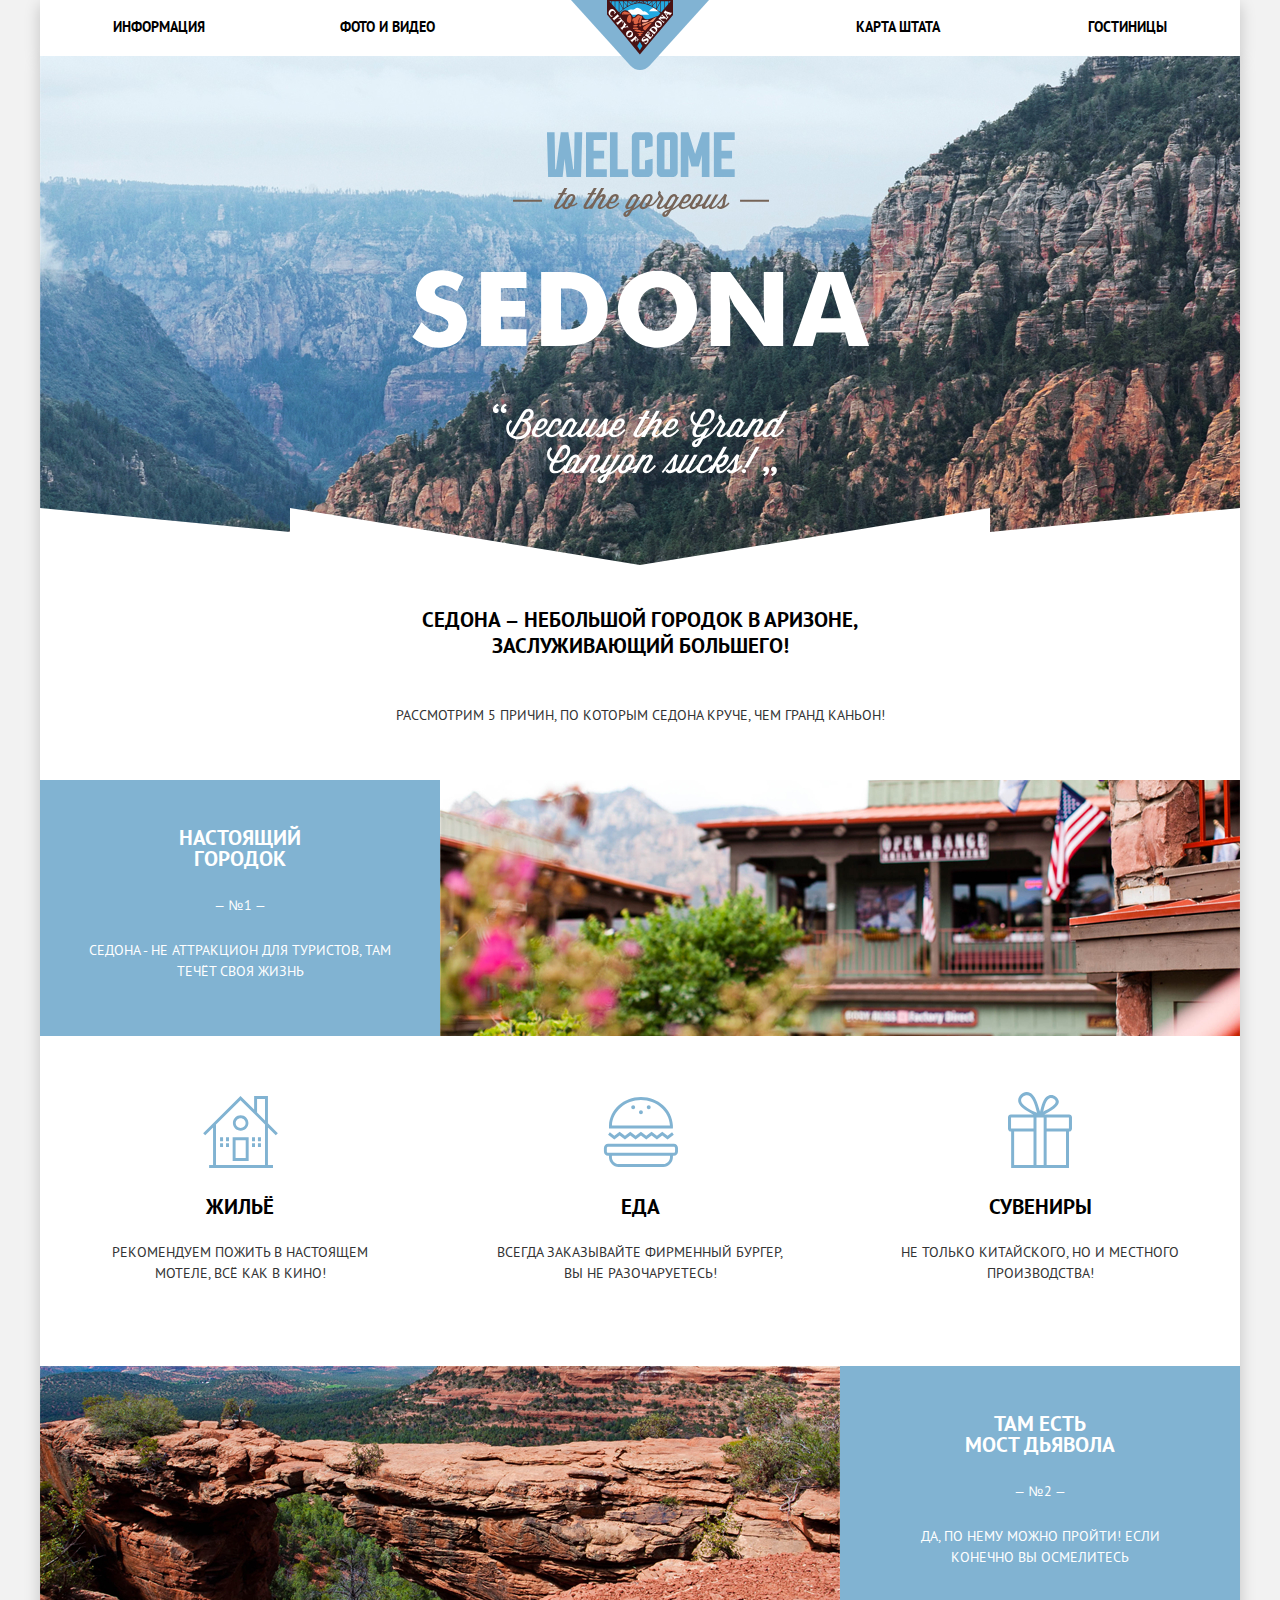
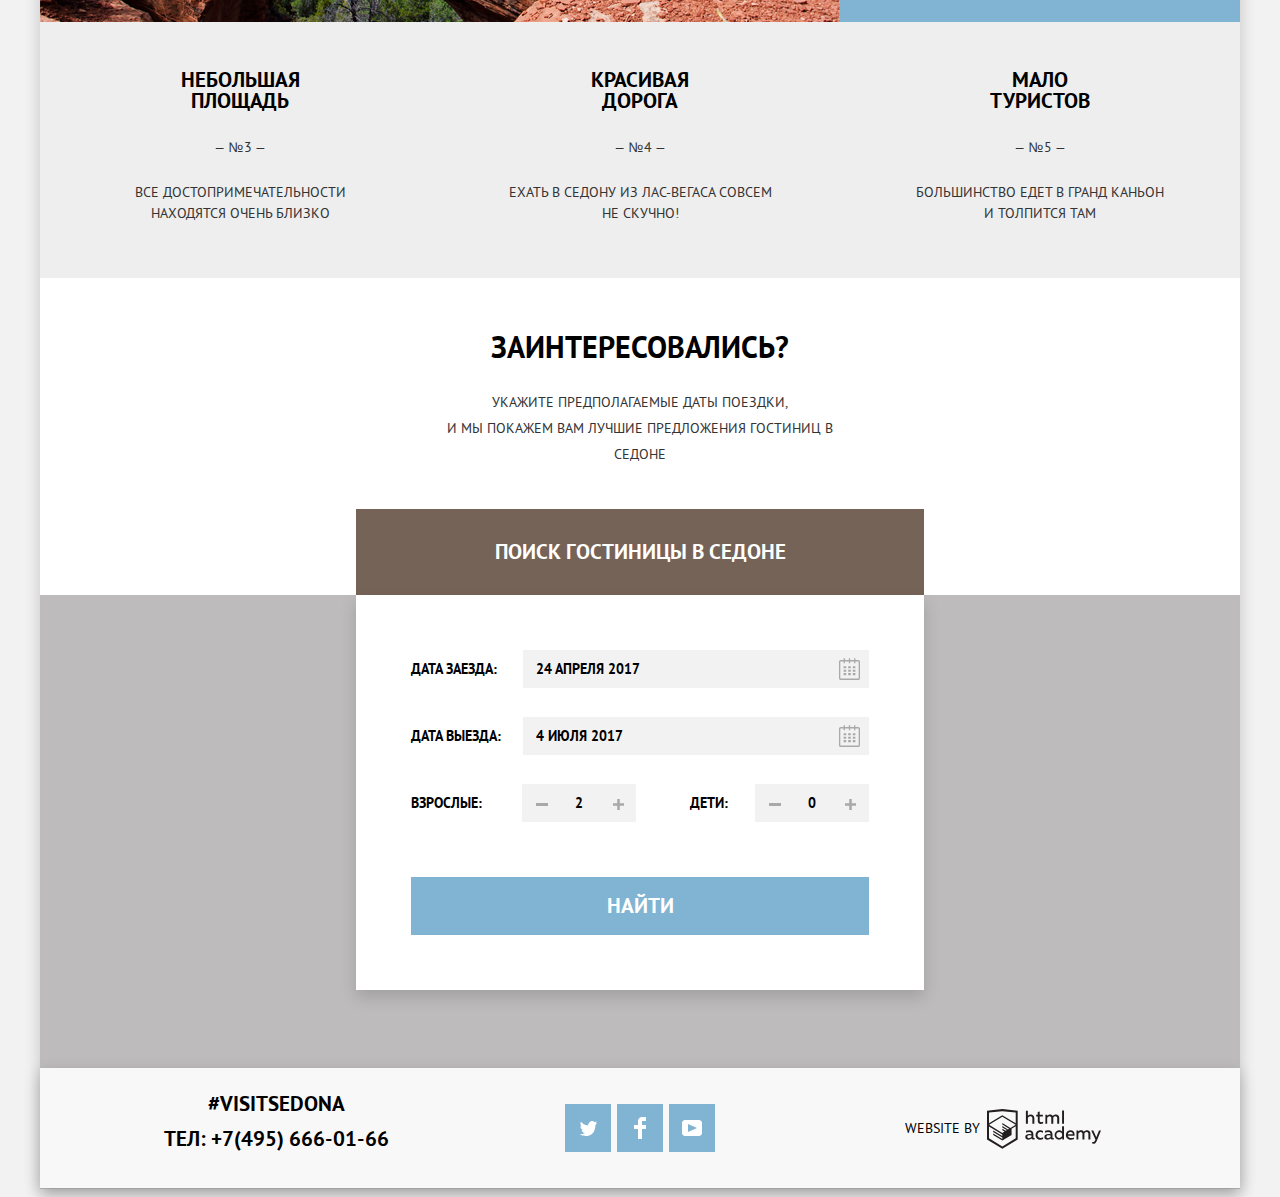
==== commit 1ff39f78: "Завершаем вёрстку главной страницы" ====
--- a/index.html
+++ b/index.html
@@ -36,20 +36,20 @@
         <ul class="features-list">
           <li class="feature-item-1">
             <div class="feature-item feature-main-city">
-              <h3>Настоящий городок</h3>
+              <h3>Настоящий<br>городок</h3>
               <p>&ndash;&emsp13;№1&emsp13;&ndash;</p>
               <p>Седона - не аттракцион для туристов, там течёт своя жизнь</p>
             </div>
             <ul class="recommendations-list">
-              <li class="recommendation-item recommendation-housing">
+              <li class="recommendation-item">
                 <h4>Жильё</h4>
                 <p>Рекомендуем пожить в настоящем мотеле, всё как в кино!</p>
               </li>
-              <li class="recommendation-item recommendation-food">
+              <li class="recommendation-item">
                 <h4>Еда</h4>
                 <p>Всегда заказывайте фирменный бургер, вы не разочаруетесь!</p>
               </li>
-              <li class="recommendation-item recommendation-souvenirs">
+              <li class="recommendation-item">
                 <h4>Сувениры</h4>
                 <p>Не только китайского, но и местного производства!</p>
               </li>
@@ -57,25 +57,25 @@
           </li>
           <li class="feature-item-2">
             <div class="feature-item feature-main-bridge">
-              <h3>Там есть мост дьявола</h3>
+              <h3>Там есть<br>мост дьявола</h3>
               <p>&ndash;&emsp13;№2&emsp13;&ndash;</p>
               <p>Да, по нему можно пройти! Если конечно вы осмелитесь</p>
             </div>
           </li>
           <li class="feature-item feature-standart">
-            <h3>Небольшая площадь</h3>
+            <h3>Небольшая<br>площадь</h3>
             <p>&ndash;&emsp13;№3&emsp13;&ndash;</p>
-            <p>Все достопримечательности находятся очень близко</p>
+            <p>Все достопримечательности<br>находятся очень близко</p>
           </li>
           <li class="feature-item feature-standart">
-            <h3>Красивая дорога</h3>
+            <h3>Красивая<br>дорога</h3>
             <p>&ndash;&emsp13;№4&emsp13;&ndash;</p>
-            <p>Ехать в седону из лас-вегаса совсем не скучно!</p>
+            <p>Ехать в седону из лас-вегаса совсем<br>не скучно!</p>
           </li>
           <li class="feature-item feature-standart">
-            <h3>Мало туристов</h3>
+            <h3>Мало<br>туристов</h3>
             <p>&ndash;&emsp13;№5&emsp13;&ndash;</p>
-            <p>Большинство едет в гранд каньон и толпится там</p>
+            <p>Большинство едет в гранд каньон<br>и толпится там</p>
           </li>
         </ul>
       </section>
@@ -83,35 +83,52 @@
       <section class="search">
         <h2 class="visually-hidden">Поиск гостиницы в Седоне</h2>
         <p>Заинтересовались?</p>
-        <p>Укажите предполагаемые даты поездки,
-          и мы покажем Вам лучшие предложения гостиниц в Седоне</p>
+        <p>Укажите предполагаемые даты поездки,<br>и мы покажем Вам лучшие предложения гостиниц в Седоне</p>
         <button class="button button-form-show" type="button">Поиск гостиницы в седоне</button>
         <section class="modal width-container">
           <h3 class="visually-hidden">Форма поиска гостиницы в Седоне</h3>
           <form class="search-form" action="https://echo.htmlacademy.ru" method="post">
             <p>
               <label for="date-in">дата заезда:</label>
-              <input type="text" name="date-in" id="date-in" value="24 Апреля 2017">
+              <input class="date-input" type="text" name="date-in" id="date-in" value="24 Апреля 2017">
+              <button class="button button-date-input" type="button" name="date-in-icon">
+                <svg width="38" height="38" viewBox="-8 -7 38 38" fill="none" xmlns="http://www.w3.org/2000/svg">
+                <path fill-rule="evenodd" clip-rule="evenodd" d="M16.406 3.02498H19.251C20.217 3.02498 21 3.84698 21 4.86198V21.164C21 22.179 20.217 23 19.251 23H1.75C0.784 23 0 22.179 0 21.164V4.86198C0 3.84698 0.784 3.02498 1.75 3.02498H4.593V1.64798C4.593 1.26698 4.887 0.958984 5.25 0.958984C5.612 0.958984 5.906 1.26698 5.906 1.64798V3.02498H9.844V1.64798C9.844 1.26698 10.138 0.958984 10.501 0.958984C10.862 0.958984 11.156 1.26698 11.156 1.64798V3.02498H15.094V1.64798C15.094 1.26698 15.387 0.958984 15.75 0.958984C16.112 0.958984 16.406 1.26698 16.406 1.64798V3.02498ZM19.5646 21.484C19.6466 21.3979 19.691 21.2828 19.688 21.164H19.689V4.86198C19.689 4.60898 19.493 4.40298 19.252 4.40298H16.407V5.78098C16.407 6.16198 16.113 6.46998 15.751 6.46998C15.388 6.46998 15.095 6.16198 15.095 5.78098V4.40298H11.157V5.78098C11.157 6.16198 10.863 6.46998 10.502 6.46998C10.139 6.46998 9.845 6.16198 9.845 5.78098V4.40298H5.907V5.78098C5.907 6.16198 5.613 6.46998 5.251 6.46998C4.888 6.46998 4.594 6.16198 4.594 5.78098V4.40298H1.75C1.50263 4.40953 1.30696 4.61458 1.312 4.86198V21.164C1.30696 21.4114 1.50263 21.6164 1.75 21.623H19.251C19.3698 21.6201 19.4826 21.5701 19.5646 21.484Z" fill="#A9A9A9"/>
+                <path fill-rule="evenodd" clip-rule="evenodd" d="M4.59399 9.2251H7.21899V11.2911H4.59399V9.2251ZM4.59399 12.6681H7.21899V14.7351H4.59399V12.6681ZM7.21899 16.1121H4.59399V18.1781H7.21899V16.1121ZM9.18799 16.1121H11.813V18.1781H9.18799V16.1121ZM11.813 12.6681H9.18799V14.7351H11.813V12.6681ZM9.18799 9.2251H11.813V11.2911H9.18799V9.2251ZM16.406 16.1121H13.781V18.1781H16.406V16.1121ZM13.781 12.6681H16.406V14.7351H13.781V12.6681ZM16.406 9.2251H13.781V11.2911H16.406V9.2251Z" fill="#A9A9A9"/>
+                </svg>
+              </button>
             </p>
             <p>
               <label for="date-out">дата выезда:</label>
-              <input type="text" name="date-out" id="date-out" value="4 Июля 2017">
+              <input class="date-input" type="text" name="date-out" id="date-out" value="4 Июля 2017">
+              <button class="button button-date-input" type="button" name="date-out-icon">
+                <svg width="38" height="38" viewBox="-8 -7 38 38" fill="none" xmlns="http://www.w3.org/2000/svg">
+                <path fill-rule="evenodd" clip-rule="evenodd" d="M16.406 3.02498H19.251C20.217 3.02498 21 3.84698 21 4.86198V21.164C21 22.179 20.217 23 19.251 23H1.75C0.784 23 0 22.179 0 21.164V4.86198C0 3.84698 0.784 3.02498 1.75 3.02498H4.593V1.64798C4.593 1.26698 4.887 0.958984 5.25 0.958984C5.612 0.958984 5.906 1.26698 5.906 1.64798V3.02498H9.844V1.64798C9.844 1.26698 10.138 0.958984 10.501 0.958984C10.862 0.958984 11.156 1.26698 11.156 1.64798V3.02498H15.094V1.64798C15.094 1.26698 15.387 0.958984 15.75 0.958984C16.112 0.958984 16.406 1.26698 16.406 1.64798V3.02498ZM19.5646 21.484C19.6466 21.3979 19.691 21.2828 19.688 21.164H19.689V4.86198C19.689 4.60898 19.493 4.40298 19.252 4.40298H16.407V5.78098C16.407 6.16198 16.113 6.46998 15.751 6.46998C15.388 6.46998 15.095 6.16198 15.095 5.78098V4.40298H11.157V5.78098C11.157 6.16198 10.863 6.46998 10.502 6.46998C10.139 6.46998 9.845 6.16198 9.845 5.78098V4.40298H5.907V5.78098C5.907 6.16198 5.613 6.46998 5.251 6.46998C4.888 6.46998 4.594 6.16198 4.594 5.78098V4.40298H1.75C1.50263 4.40953 1.30696 4.61458 1.312 4.86198V21.164C1.30696 21.4114 1.50263 21.6164 1.75 21.623H19.251C19.3698 21.6201 19.4826 21.5701 19.5646 21.484Z" fill="#A9A9A9"/>
+                <path fill-rule="evenodd" clip-rule="evenodd" d="M4.59399 9.2251H7.21899V11.2911H4.59399V9.2251ZM4.59399 12.6681H7.21899V14.7351H4.59399V12.6681ZM7.21899 16.1121H4.59399V18.1781H7.21899V16.1121ZM9.18799 16.1121H11.813V18.1781H9.18799V16.1121ZM11.813 12.6681H9.18799V14.7351H11.813V12.6681ZM9.18799 9.2251H11.813V11.2911H9.18799V9.2251ZM16.406 16.1121H13.781V18.1781H16.406V16.1121ZM13.781 12.6681H16.406V14.7351H13.781V12.6681ZM16.406 9.2251H13.781V11.2911H16.406V9.2251Z" fill="#A9A9A9"/>
+                </svg>
+              </button>
             </p>
             <p>
               <label for="adults">взрослые:</label>
-              <input type="number" name="adults" id="adults" value="2">
+              <button class="button button-number-minus button-adults-minus" type="button" name="number-minus-icon"></button>
+              <input class="number-input" type="text" name="adults" id="adults" value="2">
+              <button class="button button-number-plus button-adults-plus" type="button" name="number-plus-icon"></button>
+
               <label for="children">дети:</label>
-              <input type="number" name="children" id="children" value="0">
+              <button class="button button-number-minus button-children-minus" type="button" name="number-minus-icon"></button>
+              <input class="number-input" type="text" name="children" id="children" value="0">
+              <button class="button button-number-plus button-children-plus" type="button" name="number-plus-icon"></button>
             </p>
             <button class="button button-form-search" type="submit" name="button">найти</button>
           </form>
         </section>
       </section>
-      <div class="map">
-        <iframe src="https://www.google.com/maps/embed?pb=!1m14!1m12!1m3!1d593028.8584989486!2d-111.61782899544002!3d34.80461957676267!2m3!1f0!2f0!3f0!3m2!1i1024!2i768!4f13.1!5e0!3m2!1sru!2sru!4v1602245371773!5m2!1sru!2sru"
-          width="1200" height="594" allowfullscreen="" aria-hidden="false" tabindex="0" title="Карта с результатами поиска гостиницы в Седоне">
+      <section class="map">
+        <h2 class="visually-hidden">Карта с указанием местоположения городка Седона</h2>
+        <iframe src="https://www.google.com/maps/embed?pb=!1m18!1m12!1m3!1d839628.306850027!2d-111.75294857414956!3d34.710272691834135!2m3!1f0!2f0!3f0!3m2!1i1024!2i768!4f13.1!3m3!1m2!1s0x872da132f942b00d%3A0x5548c523fa6c8efd!2z0KHQtdC00L7QvdCwLCDQkNGA0LjQt9C-0L3QsCA4NjMzNiwg0KHQqNCQ!5e0!3m2!1sru!2sru!4v1602518012667!5m2!1sru!2sru"
+          width="1200" height="594" allowfullscreen="" aria-hidden="false" tabindex="0" title="Карта с указанием местоположения городка Седона">
         </iframe>
-      </div>
+      </section>
     </main>
 
     <footer class="page-footer main-footer width-container">
--- a/css/style.css
+++ b/css/style.css
@@ -81,7 +81,6 @@
 
 a {
   text-decoration: none;
-  outline: none;
 }
 
 .visually-hidden {
@@ -265,6 +264,10 @@
 .feature-item {
   box-sizing: border-box; /*!!!!!!!!!!!!!!!*/
   min-height: 256px; /*!!!!!!!!!!!!!!!*/
+  display: flex;
+  flex-direction: column;
+  justify-content: space-between;
+  align-items: center;
   width: 400px;
   padding: 47px 48px 54px 48px;
 }
@@ -283,16 +286,12 @@
   line-height: 21px;
   font-weight: bold;
   margin: 0;
-  margin-left: 77px;
-  margin-right: 77px;
   margin-bottom: 25px;
 }
 
 .feature-item-1 {
   display: flex;
   flex-wrap: wrap;
-  margin: 0;
-  padding: 0;
 }
 .feature-item-2 {
   display: flex;
@@ -362,7 +361,6 @@
 }
 
 .recommendation-item h4 {
-  position: relative;
   font-size: 21px;
   line-height: 21px;
   font-weight: bold;
@@ -371,29 +369,24 @@
   margin-bottom: 25px;
 }
 
-.recommendation-housing h4::before {
-  content:"";
-  position: absolute;
-  top:-100px;
-  left:112px;
-  width: 75px;
-  height: 72px;
-  background-image: url("../img/icon-housing.svg");
-  background-repeat: no-repeat;
-}
-
 .recommendation-item p {
  margin: 0;
  margin-bottom: auto;
 }
 
-.recommendation-food {
+.recommendation-item:nth-child(1) {
+  background-image: url("../img/icon-housing.svg");
+  background-position: center 60px;
+  background-repeat: no-repeat;
+}
+
+.recommendation-item:nth-child(2) {
   background-image: url("../img/icon-food.svg");
   background-position: center 61px;
   background-repeat: no-repeat;
 }
 
-.recommendation-souvenirs {
+.recommendation-item:nth-child(3) {
   background-image: url("../img/icon-souvenirs.svg");
   background-position: center 55px;
   background-repeat: no-repeat;
@@ -454,7 +447,6 @@
   color: var(--basic-white);
   text-transform: uppercase;
   border: none;
-  outline: none;
   cursor: pointer;
 }
 
@@ -589,6 +581,7 @@
   padding-left: 41px;
 }
 
+
 .filter-checkbox:last-child {
   margin-bottom: 0px;
 }
@@ -601,6 +594,7 @@
      -moz-user-select: none;
           user-select: none;
 }
+
 
 .filter-input-checkbox + label::before {
   content: "";
@@ -637,6 +631,11 @@
   cursor: auto;
 }
 
+.filter-input-checkbox:focus + label::before,
+.filter-input-checkbox:focus + label::after {
+  outline: 3px solid var(--basic-extra-black);
+}
+
 .price-controls {
   display: flex;
   justify-content: space-between;
@@ -661,7 +660,6 @@
   background-color: transparent;
   margin: 0;
   padding: 0;
-  outline: none;
 }
 
 .price-controls label {
@@ -704,6 +702,7 @@
 .range-scale .toggle:focus {
   transform: scale(1.2);
   outline: none;
+  box-shadow: 0 0 0 2px var(--basic-extra-black);
 }
 
 .range-scale .toggle-min {
@@ -868,6 +867,7 @@
 }
 
 .hotel-photo img {
+  display: block;
   -o-object-fit: contain;
      object-fit: contain;
 }
@@ -1096,6 +1096,7 @@
 
 
 .search-form p {
+  position: relative;
   display: flex;
   justify-content: space-between;
   align-items: center;
@@ -1126,21 +1127,104 @@
 .search-form input:focus {
   background-color: var(--basic-white);
   border: 2px solid var(--basic-soft-grey);
-  outline: none;
-}
-
-.search-form input[type="text"] {
+}
+
+.search-form .date-input {
   width: 346px;
-}
-.search-form input[type="number"] {
+  padding-right: 45px;
+}
+.search-form .number-input {
   width: 114px;
-  padding-left: 54px;
-}
-
-.search-form input[type="number"]:first-of-type {
+  padding-left: 38px;
+  padding-right: 38px;
+  text-align: center;
+}
+
+.search-form .number-input:first-of-type {
   margin-left: -15px;
 }
 
 .search-form  label[for="children"] {
   margin-right: -28px;
 }
+
+.button-date-input {
+  position: absolute;
+  right: 0;
+  width: 38px;
+  height: 38px;
+  padding: 0;
+  margin: 0;
+  background-color: transparent;
+}
+
+.button-date-input svg {
+  display: block;
+}
+
+.button-date-input:hover path,
+.button-date-input:focus path {
+  fill: var(--basic-extra-black);
+}
+
+.button-date-input:active path {
+  fill: var(--basic-blue);
+}
+
+.button-number-minus {
+  position: absolute;
+  width: 38px;
+  height: 38px;
+  padding: 0;
+  margin: 0;
+  background-color: transparent;
+  background-repeat: no-repeat;
+  background-position: center 19px;
+  background-image: url("data:image/svg+xml,%3Csvg width='12' height='3' viewBox='0 0 12 3' fill='none' xmlns='http://www.w3.org/2000/svg'%3E%3Crect width='12' height='3' fill='%23A9A9A9'/%3E%3C/svg%3E ");
+}
+
+.button-number-minus:hover,
+.button-number-minus:focus {
+  background-image: url("data:image/svg+xml,%3Csvg width='12' height='3' viewBox='0 0 12 3' fill='none' xmlns='http://www.w3.org/2000/svg'%3E%3Crect width='12' height='3' fill='black'/%3E%3C/svg%3E ");
+}
+
+.button-number-minus:active {
+  background-image: url("data:image/svg+xml,%3Csvg width='12' height='3' viewBox='0 0 12 3' fill='none' xmlns='http://www.w3.org/2000/svg'%3E%3Crect width='12' height='3' fill='%2381B3D2'/%3E%3C/svg%3E%0A");
+}
+
+.button-number-plus {
+  position: absolute;
+  width: 38px;
+  height: 38px;
+  padding: 0;
+  margin: 0;
+  background-color: transparent;
+  background-repeat: no-repeat;
+  background-position: center 15px;
+  background-image: url("data:image/svg+xml,%3Csvg width='11' height='11' viewBox='0 0 11 11' fill='none' xmlns='http://www.w3.org/2000/svg'%3E%3Cpath fill-rule='evenodd' clip-rule='evenodd' d='M4.23086 6.76932V11H6.76932V6.76932H11V4.23086H6.76932V0H4.23085V4.23086H0V6.76932H4.23086Z' fill='%23A9A9A9'/%3E%3C/svg%3E ");
+}
+
+.button-number-plus:hover,
+.button-number-plus:focus {
+  background-image: url("data:image/svg+xml,%3Csvg width='11' height='11' viewBox='0 0 11 11' fill='none' xmlns='http://www.w3.org/2000/svg'%3E%3Cpath fill-rule='evenodd' clip-rule='evenodd' d='M4.23086 6.76932V11H6.76932V6.76932H11V4.23086H6.76932V0H4.23085V4.23086H0V6.76932H4.23086Z' fill='black'/%3E%3C/svg%3E ");
+}
+
+.button-number-plus:active {
+  background-image: url("data:image/svg+xml,%3Csvg width='11' height='11' viewBox='0 0 11 11' fill='none' xmlns='http://www.w3.org/2000/svg'%3E%3Cpath fill-rule='evenodd' clip-rule='evenodd' d='M4.23086 6.76932V11H6.76932V6.76932H11V4.23086H6.76932V0H4.23085V4.23086H0V6.76932H4.23086Z' fill='%2381B3D2'/%3E%3C/svg%3E ");
+}
+
+.button-adults-minus {
+  left: 112px;
+}
+
+.button-adults-plus {
+  left: 188px;
+}
+
+.button-children-minus {
+  right: 75px;
+}
+
+.button-children-plus {
+  right: 0;
+}
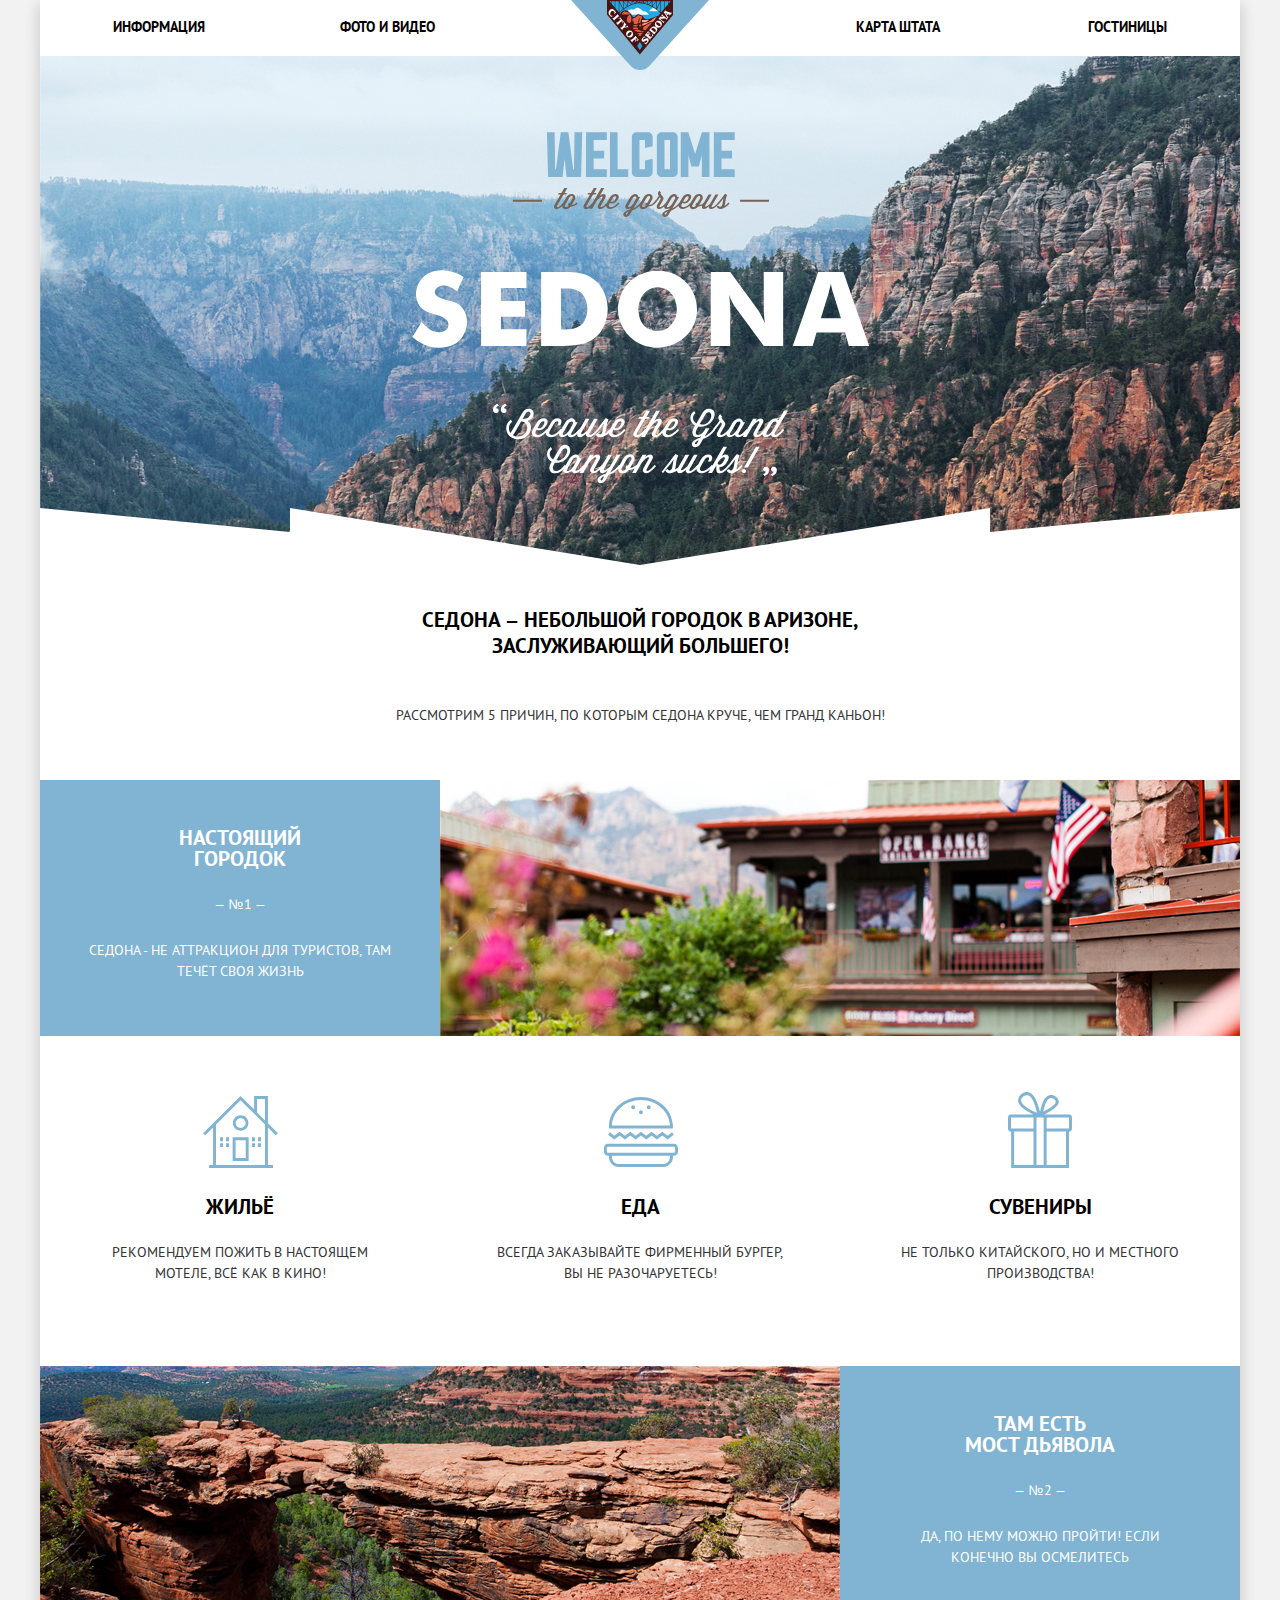
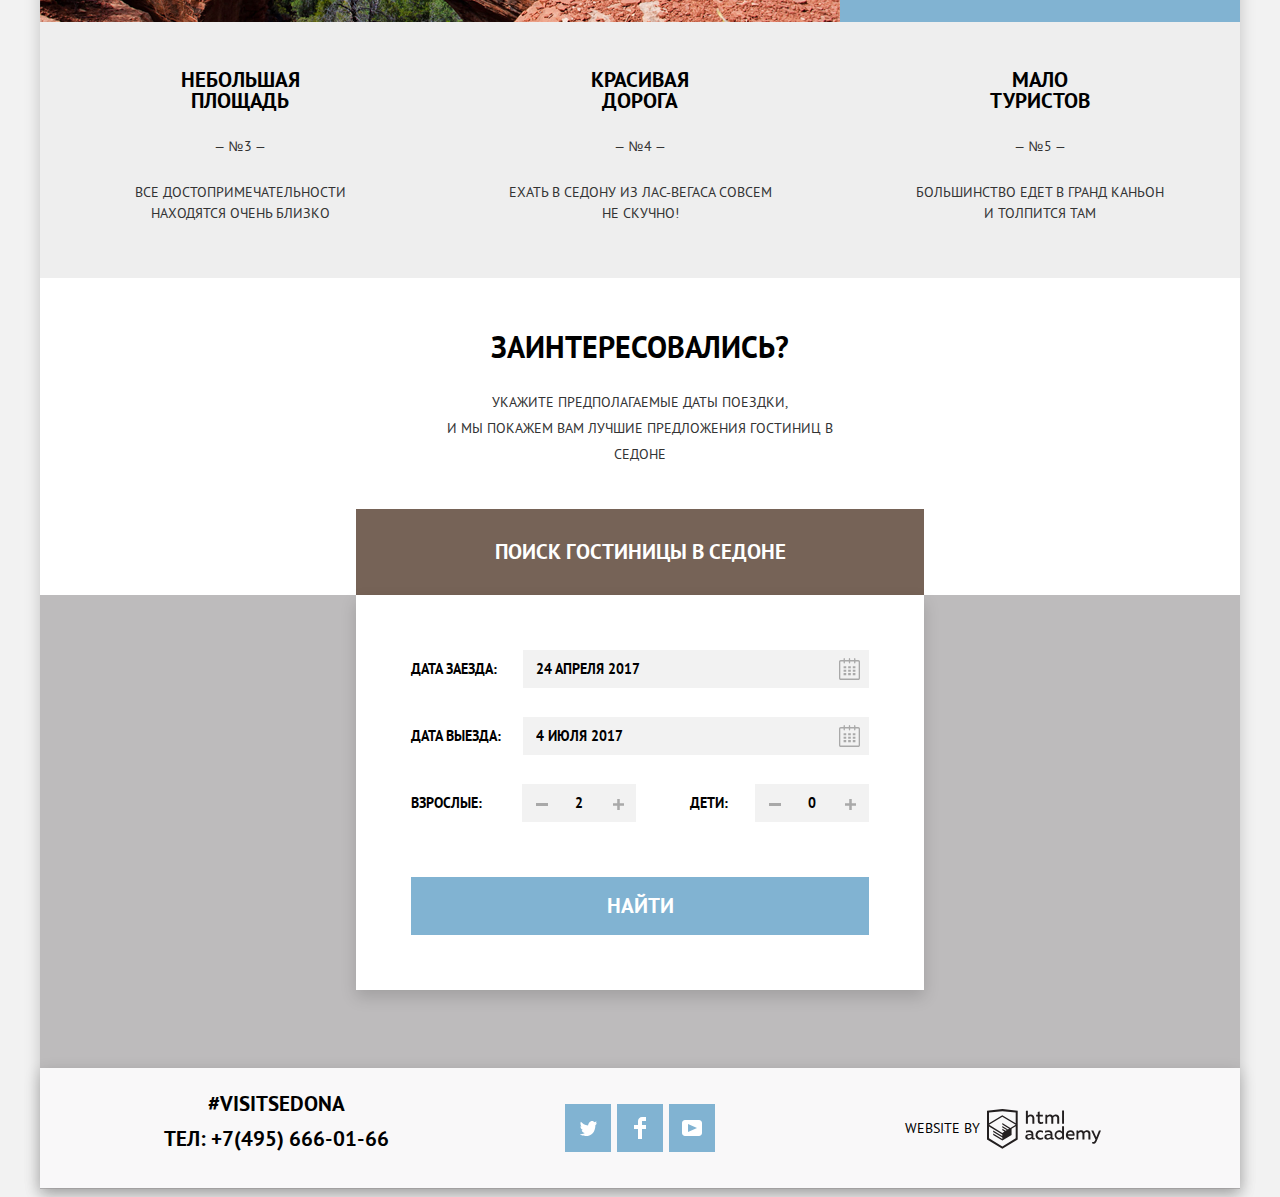
==== commit ee0b803b: "Доступная разметка главной страницы" ====
--- a/index.html
+++ b/index.html
@@ -23,20 +23,23 @@
     </header>
 
     <main class="main-container width-container">
+
+      <h1 class="visually-hidden">Городок Седона</h1>
+
       <section class="main-banner">
-        <h1 class="visually-hidden">Добро пожаловать в Седону!</h1>
+        <h2 class="visually-hidden">Приветственный баннер. Добро пожаловать в великолепную Седону! Потому что Гранд Каньон - отстой!</h2>
       </section>
 
       <section class="features">
+        <h2 class="visually-hidden">Блок преимуществ</h2>
         <div class="features-title">
-          <h2 class="visually-hidden">Преимущества</h2>
           <p>Седона &hairsp;&ndash;&hairsp; небольшой городок в Аризоне, заслуживающий большего!</p>
           <p>Рассмотрим 5 причин, по которым Седона круче, чем Гранд Каньон!</p>
         </div>
         <ul class="features-list">
           <li class="feature-item-1">
             <div class="feature-item feature-main-city">
-              <h3>Настоящий<br>городок</h3>
+              <h3>Настоящий <br> городок</h3>
               <p>&ndash;&emsp13;№1&emsp13;&ndash;</p>
               <p>Седона - не аттракцион для туристов, там течёт своя жизнь</p>
             </div>
@@ -57,42 +60,42 @@
           </li>
           <li class="feature-item-2">
             <div class="feature-item feature-main-bridge">
-              <h3>Там есть<br>мост дьявола</h3>
+              <h3>Там есть <br> мост дьявола</h3>
               <p>&ndash;&emsp13;№2&emsp13;&ndash;</p>
               <p>Да, по нему можно пройти! Если конечно вы осмелитесь</p>
             </div>
           </li>
           <li class="feature-item feature-standart">
-            <h3>Небольшая<br>площадь</h3>
+            <h3>Небольшая <br> площадь</h3>
             <p>&ndash;&emsp13;№3&emsp13;&ndash;</p>
-            <p>Все достопримечательности<br>находятся очень близко</p>
+            <p>Все достопримечательности <br> находятся очень близко</p>
           </li>
           <li class="feature-item feature-standart">
-            <h3>Красивая<br>дорога</h3>
+            <h3>Красивая <br> дорога</h3>
             <p>&ndash;&emsp13;№4&emsp13;&ndash;</p>
             <p>Ехать в седону из лас-вегаса совсем<br>не скучно!</p>
           </li>
           <li class="feature-item feature-standart">
-            <h3>Мало<br>туристов</h3>
+            <h3>Мало <br> туристов</h3>
             <p>&ndash;&emsp13;№5&emsp13;&ndash;</p>
-            <p>Большинство едет в гранд каньон<br>и толпится там</p>
+            <p>Большинство едет в гранд каньон <br> и толпится там</p>
           </li>
         </ul>
       </section>
 
       <section class="search">
-        <h2 class="visually-hidden">Поиск гостиницы в Седоне</h2>
+        <h2 class="visually-hidden">Блок поиска гостиницы в Седоне</h2>
         <p>Заинтересовались?</p>
-        <p>Укажите предполагаемые даты поездки,<br>и мы покажем Вам лучшие предложения гостиниц в Седоне</p>
+        <p>Укажите предполагаемые даты поездки, <br> и мы покажем Вам лучшие предложения гостиниц в Седоне</p>
         <button class="button button-form-show" type="button">Поиск гостиницы в седоне</button>
         <section class="modal width-container">
           <h3 class="visually-hidden">Форма поиска гостиницы в Седоне</h3>
-          <form class="search-form" action="https://echo.htmlacademy.ru" method="post">
+          <form class="search-form" action="https://echo.htmlacademy.ru" method="get">
             <p>
               <label for="date-in">дата заезда:</label>
               <input class="date-input" type="text" name="date-in" id="date-in" value="24 Апреля 2017">
-              <button class="button button-date-input" type="button" name="date-in-icon">
-                <svg width="38" height="38" viewBox="-8 -7 38 38" fill="none" xmlns="http://www.w3.org/2000/svg">
+              <button class="button button-date-input" type="button" name="date-in-icon" aria-label="открыть календарь выбора даты">
+                <svg aria-hidden="true" focusable="false" width="38" height="38" viewBox="-8 -7 38 38" fill="none" xmlns="http://www.w3.org/2000/svg">
                 <path fill-rule="evenodd" clip-rule="evenodd" d="M16.406 3.02498H19.251C20.217 3.02498 21 3.84698 21 4.86198V21.164C21 22.179 20.217 23 19.251 23H1.75C0.784 23 0 22.179 0 21.164V4.86198C0 3.84698 0.784 3.02498 1.75 3.02498H4.593V1.64798C4.593 1.26698 4.887 0.958984 5.25 0.958984C5.612 0.958984 5.906 1.26698 5.906 1.64798V3.02498H9.844V1.64798C9.844 1.26698 10.138 0.958984 10.501 0.958984C10.862 0.958984 11.156 1.26698 11.156 1.64798V3.02498H15.094V1.64798C15.094 1.26698 15.387 0.958984 15.75 0.958984C16.112 0.958984 16.406 1.26698 16.406 1.64798V3.02498ZM19.5646 21.484C19.6466 21.3979 19.691 21.2828 19.688 21.164H19.689V4.86198C19.689 4.60898 19.493 4.40298 19.252 4.40298H16.407V5.78098C16.407 6.16198 16.113 6.46998 15.751 6.46998C15.388 6.46998 15.095 6.16198 15.095 5.78098V4.40298H11.157V5.78098C11.157 6.16198 10.863 6.46998 10.502 6.46998C10.139 6.46998 9.845 6.16198 9.845 5.78098V4.40298H5.907V5.78098C5.907 6.16198 5.613 6.46998 5.251 6.46998C4.888 6.46998 4.594 6.16198 4.594 5.78098V4.40298H1.75C1.50263 4.40953 1.30696 4.61458 1.312 4.86198V21.164C1.30696 21.4114 1.50263 21.6164 1.75 21.623H19.251C19.3698 21.6201 19.4826 21.5701 19.5646 21.484Z" fill="#A9A9A9"/>
                 <path fill-rule="evenodd" clip-rule="evenodd" d="M4.59399 9.2251H7.21899V11.2911H4.59399V9.2251ZM4.59399 12.6681H7.21899V14.7351H4.59399V12.6681ZM7.21899 16.1121H4.59399V18.1781H7.21899V16.1121ZM9.18799 16.1121H11.813V18.1781H9.18799V16.1121ZM11.813 12.6681H9.18799V14.7351H11.813V12.6681ZM9.18799 9.2251H11.813V11.2911H9.18799V9.2251ZM16.406 16.1121H13.781V18.1781H16.406V16.1121ZM13.781 12.6681H16.406V14.7351H13.781V12.6681ZM16.406 9.2251H13.781V11.2911H16.406V9.2251Z" fill="#A9A9A9"/>
                 </svg>
@@ -101,8 +104,8 @@
             <p>
               <label for="date-out">дата выезда:</label>
               <input class="date-input" type="text" name="date-out" id="date-out" value="4 Июля 2017">
-              <button class="button button-date-input" type="button" name="date-out-icon">
-                <svg width="38" height="38" viewBox="-8 -7 38 38" fill="none" xmlns="http://www.w3.org/2000/svg">
+              <button class="button button-date-input" type="button" name="date-out-icon" aria-label="открыть календарь выбора даты">
+                <svg aria-hidden="true" focusable="false" width="38" height="38" viewBox="-8 -7 38 38" fill="none" xmlns="http://www.w3.org/2000/svg"> <!--добавить описание иконки календаря-->
                 <path fill-rule="evenodd" clip-rule="evenodd" d="M16.406 3.02498H19.251C20.217 3.02498 21 3.84698 21 4.86198V21.164C21 22.179 20.217 23 19.251 23H1.75C0.784 23 0 22.179 0 21.164V4.86198C0 3.84698 0.784 3.02498 1.75 3.02498H4.593V1.64798C4.593 1.26698 4.887 0.958984 5.25 0.958984C5.612 0.958984 5.906 1.26698 5.906 1.64798V3.02498H9.844V1.64798C9.844 1.26698 10.138 0.958984 10.501 0.958984C10.862 0.958984 11.156 1.26698 11.156 1.64798V3.02498H15.094V1.64798C15.094 1.26698 15.387 0.958984 15.75 0.958984C16.112 0.958984 16.406 1.26698 16.406 1.64798V3.02498ZM19.5646 21.484C19.6466 21.3979 19.691 21.2828 19.688 21.164H19.689V4.86198C19.689 4.60898 19.493 4.40298 19.252 4.40298H16.407V5.78098C16.407 6.16198 16.113 6.46998 15.751 6.46998C15.388 6.46998 15.095 6.16198 15.095 5.78098V4.40298H11.157V5.78098C11.157 6.16198 10.863 6.46998 10.502 6.46998C10.139 6.46998 9.845 6.16198 9.845 5.78098V4.40298H5.907V5.78098C5.907 6.16198 5.613 6.46998 5.251 6.46998C4.888 6.46998 4.594 6.16198 4.594 5.78098V4.40298H1.75C1.50263 4.40953 1.30696 4.61458 1.312 4.86198V21.164C1.30696 21.4114 1.50263 21.6164 1.75 21.623H19.251C19.3698 21.6201 19.4826 21.5701 19.5646 21.484Z" fill="#A9A9A9"/>
                 <path fill-rule="evenodd" clip-rule="evenodd" d="M4.59399 9.2251H7.21899V11.2911H4.59399V9.2251ZM4.59399 12.6681H7.21899V14.7351H4.59399V12.6681ZM7.21899 16.1121H4.59399V18.1781H7.21899V16.1121ZM9.18799 16.1121H11.813V18.1781H9.18799V16.1121ZM11.813 12.6681H9.18799V14.7351H11.813V12.6681ZM9.18799 9.2251H11.813V11.2911H9.18799V9.2251ZM16.406 16.1121H13.781V18.1781H16.406V16.1121ZM13.781 12.6681H16.406V14.7351H13.781V12.6681ZM16.406 9.2251H13.781V11.2911H16.406V9.2251Z" fill="#A9A9A9"/>
                 </svg>
@@ -110,14 +113,14 @@
             </p>
             <p>
               <label for="adults">взрослые:</label>
-              <button class="button button-number-minus button-adults-minus" type="button" name="number-minus-icon"></button>
-              <input class="number-input" type="text" name="adults" id="adults" value="2">
-              <button class="button button-number-plus button-adults-plus" type="button" name="number-plus-icon"></button>
+              <input class="number-input" type="text" name="adults" id="adults" value="2" aria-label="укажите количество взрослых">
+              <button class="button button-number-minus button-adults-minus" type="button" name="number-minus-icon" aria-label="уменьшить значение"></button>
+              <button class="button button-number-plus button-adults-plus" type="button" name="number-plus-icon" aria-label="увеличить значение"></button>
 
               <label for="children">дети:</label>
-              <button class="button button-number-minus button-children-minus" type="button" name="number-minus-icon"></button>
-              <input class="number-input" type="text" name="children" id="children" value="0">
-              <button class="button button-number-plus button-children-plus" type="button" name="number-plus-icon"></button>
+              <input class="number-input" type="text" name="children" id="children" value="0" aria-label="укажите количество детей">
+              <button class="button button-number-minus button-children-minus" type="button" name="number-minus-icon" aria-label="уменьшить значение"></button>
+              <button class="button button-number-plus button-children-plus" type="button" name="number-plus-icon" aria-label="увеличить значение"></button>
             </p>
             <button class="button button-form-search" type="submit" name="button">найти</button>
           </form>
@@ -126,7 +129,7 @@
       <section class="map">
         <h2 class="visually-hidden">Карта с указанием местоположения городка Седона</h2>
         <iframe src="https://www.google.com/maps/embed?pb=!1m18!1m12!1m3!1d839628.306850027!2d-111.75294857414956!3d34.710272691834135!2m3!1f0!2f0!3f0!3m2!1i1024!2i768!4f13.1!3m3!1m2!1s0x872da132f942b00d%3A0x5548c523fa6c8efd!2z0KHQtdC00L7QvdCwLCDQkNGA0LjQt9C-0L3QsCA4NjMzNiwg0KHQqNCQ!5e0!3m2!1sru!2sru!4v1602518012667!5m2!1sru!2sru"
-          width="1200" height="594" allowfullscreen="" aria-hidden="false" tabindex="0" title="Карта с указанием местоположения городка Седона">
+          width="1200" height="594" allowfullscreen="" aria-hidden="false" tabindex="0">
         </iframe>
       </section>
     </main>
@@ -142,25 +145,22 @@
         <h2 class="visually-hidden">Ссылки на соцсети</h2>
         <ul>
           <li>
-            <a class="social-button" href="#">
-              <span class="visually-hidden">Твиттер</span>
-              <svg width="17" height="17" viewBox="0 0 17 17" fill="none" xmlns="http://www.w3.org/2000/svg">
+            <a class="social-button" href="#" aria-label="Твиттэр">
+              <svg aria-hidden="true" focusable="false" width="17" height="17" viewBox="0 0 17 17" fill="none" xmlns="http://www.w3.org/2000/svg">
               <path d="M10.95 1.14409C12.635 0.648089 13.934 1.41409 14.527 2.32309C15.2 2.09209 15.858 1.84209 16.538 1.61509C16.5249 2.30145 16.2117 2.94761 15.681 3.38309C16.366 3.55309 16.985 2.89209 16.985 2.89209C16.816 3.89209 15.979 4.68009 15.422 4.91609C15.191 11.6661 12.247 16.1331 5.34498 15.9981H4.89898C4.48898 15.9981 0.734977 15.5381 0.000976562 14.1111C2.27198 14.3071 3.89398 13.6891 4.69398 12.9341C3.73398 12.6341 2.01498 12.4571 1.71498 9.98409C2.06398 10.0901 2.27898 10.2121 2.90498 10.1031C1.70498 9.24709 0.373977 8.53009 0.447977 6.33009C0.732977 6.65809 1.51498 6.86609 1.78798 6.80209C1.08498 6.56109 -0.182023 3.44209 0.893977 1.85009C2.71198 3.70409 4.62898 5.45609 8.04598 5.62309C8.25398 3.33009 9.18298 1.79309 10.95 1.14409Z" fill="white"/>
               </svg>
             </a>
           </li>
           <li>
-            <a class="social-button" href="#">
-              <span class="visually-hidden">Фэйсбук</span>
-              <svg width="12" height="22" viewBox="0 0 12 22" fill="none" xmlns="http://www.w3.org/2000/svg">
+            <a class="social-button" href="#" aria-label="Фэйсбук">
+              <svg aria-hidden="true" focusable="false" width="12" height="22" viewBox="0 0 12 22" fill="none" xmlns="http://www.w3.org/2000/svg">
               <path d="M12 4V0H8C5.79086 0 4 1.79086 4 4V8H0V12H4V22H8V12H12V8H8V4H12Z" fill="white"/>
               </svg>
             </a>
           </li>
           <li>
-            <a class="social-button" href="#">
-              <span class="visually-hidden">Ютьюб</span>
-              <svg width="20" height="16" viewBox="0 0 20 16" fill="none" xmlns="http://www.w3.org/2000/svg">
+            <a class="social-button" href="#" aria-label="Ютьюб">
+              <svg aria-hidden="true" focusable="false" width="20" height="16" viewBox="0 0 20 16" fill="none" xmlns="http://www.w3.org/2000/svg">
               <path fill-rule="evenodd" clip-rule="evenodd" d="M3 0H17C18.65 0 20 1.35 20 3V13C20 14.65 18.65 16 17 16H3C1.35 16 0 14.65 0 13V3C0 1.35 1.35 0 3 0ZM6.027 4.002V11.998L15.014 8L6.027 4.002Z" fill="white"/>
               </svg>
             </a>
@@ -171,8 +171,7 @@
       <div class="footer-copyright">
         <a class="copyright-link" href="https://htmlacademy.ru/intensive/htmlcss">
         Website by
-        <span class="visually-hidden">Логотип html-academy</span>
-        <svg width="115" height="41" viewBox="0 0 115 41" fill="none" xmlns="http://www.w3.org/2000/svg">
+        <svg role="img" aria-label="Логотип html-academy" width="115" height="41" viewBox="0 0 115 41" fill="none" xmlns="http://www.w3.org/2000/svg">
         <path fill-rule="evenodd" clip-rule="evenodd" d="M15.5197 1.05737H15.3509L0 2.71895V31.4945L15.3509 40.8382L30.7018 31.4945V2.71895L15.5197 1.05737ZM77.0183 2.62185H75.0876V15.7311H77.0183V2.62185ZM40.8619 2.63264V7.76843C41.6131 6.9864 42.6386 6.5436 43.7105 6.53843C44.6823 6.47908 45.6329 6.84495 46.3253 7.54479C47.0177 8.24462 47.3866 9.21244 47.3399 10.2068V15.7634H45.367V10.4658C45.4231 9.94897 45.2754 9.43059 44.9566 9.02553C44.6377 8.62047 44.174 8.36218 43.6683 8.3079H43.3518C42.3456 8.36979 41.4321 8.9295 40.9041 9.80764V15.7634H38.8995V2.63264H40.8619ZM77.0183 31.4837H75.2775V30.0595C74.4828 31.1353 73.23 31.7538 71.9119 31.7211C69.4751 31.5528 67.5825 29.4822 67.5825 26.9845C67.5825 24.4867 69.4751 22.4162 71.9119 22.2479C73.1195 22.2052 74.2818 22.7203 75.0771 23.6505V18.3205H77.0183V31.4837ZM47.0656 30.0595C47.263 30.0515 47.4583 30.0152 47.6459 29.9516V31.3866C47.2482 31.5404 46.826 31.6172 46.4009 31.6132C45.6482 31.6769 44.9394 31.2429 44.639 30.5342C43.7036 31.31 42.5302 31.7227 41.3261 31.6995C39.733 31.6995 38.256 30.804 38.256 28.9482C38.256 26.65 40.3661 25.9379 42.1702 25.9379C42.9402 25.9505 43.707 26.0408 44.4596 26.2076V25.884C44.4596 24.805 43.6578 23.9742 42.1491 23.9742C41.0585 23.9764 39.9804 24.2116 38.9839 24.6647V22.8305C40.0678 22.451 41.204 22.2506 42.3495 22.2371C44.8394 22.2371 46.3693 23.4455 46.3693 26.1753V29.4121C46.3546 29.5668 46.401 29.721 46.4981 29.8406C46.5951 29.9601 46.7349 30.035 46.8862 30.0487H47.0656V30.0595ZM40.2711 28.8403C40.298 29.229 40.4761 29.5905 40.7655 29.844C41.055 30.0974 41.4317 30.2217 41.8115 30.189H41.9275C42.8819 30.1906 43.7973 29.8022 44.4702 29.11V27.5779C43.842 27.4414 43.2026 27.3655 42.5605 27.3513C41.5055 27.3513 40.2817 27.7074 40.2817 28.8403H40.2711ZM56.0229 22.9384C55.1962 22.4632 54.2596 22.2246 53.3115 22.2479H52.9422C51.7332 22.2873 50.5891 22.8166 49.7619 23.7192C48.9347 24.6218 48.4923 25.8236 48.5321 27.06V27.5024C48.6957 30.0004 50.805 31.8921 53.2482 31.7318C54.2519 31.7555 55.2477 31.5452 56.1601 31.1168V29.2718C55.3769 29.7215 54.4945 29.9591 53.5963 29.9624C52.5199 30.0288 51.4963 29.4793 50.9385 28.5356C50.3806 27.5918 50.3806 26.4095 50.9385 25.4658C51.4963 24.522 52.5199 23.9725 53.5963 24.039C54.461 24.0357 55.3066 24.2989 56.0229 24.7942V22.9384ZM66.1514 30.0595C66.3488 30.0515 66.5441 30.0152 66.7317 29.9516V31.3866C66.334 31.5404 65.9118 31.6172 65.4867 31.6132C64.734 31.6769 64.0252 31.2429 63.7248 30.5342C62.7894 31.31 61.616 31.7227 60.4119 31.6995C58.8188 31.6995 57.3417 30.804 57.3417 28.9482C57.3417 26.65 59.4518 25.9379 61.256 25.9379C62.0259 25.9505 62.7928 26.0408 63.5454 26.2076V25.884C63.5454 24.805 62.7436 23.9742 61.2349 23.9742C60.1443 23.9764 59.0662 24.2116 58.0697 24.6647V22.8305C59.1536 22.451 60.2897 22.2506 61.4353 22.2371C63.9252 22.2371 65.455 23.4455 65.455 26.1753V29.4121C65.4404 29.5668 65.4868 29.721 65.5838 29.8406C65.6809 29.9601 65.8207 30.035 65.972 30.0487H66.1514V30.0595ZM59.855 29.8481C59.5632 29.5943 59.3837 29.2311 59.3569 28.8403H59.378C59.378 27.7074 60.5385 27.3513 61.6569 27.3513C62.299 27.3655 62.9383 27.4414 63.5665 27.5779V29.11C62.8937 29.8022 61.9782 30.1906 61.0239 30.189H60.9078C60.5263 30.2247 60.1469 30.1019 59.855 29.8481ZM69.3271 26.9305C69.3271 25.2859 70.6308 23.9526 72.239 23.9526L72.2601 24.0066C73.4742 24.0066 74.5742 24.7382 75.0665 25.8732V28.0311C74.5856 29.1871 73.4673 29.9296 72.239 29.9084C70.6308 29.9084 69.3271 28.5752 69.3271 26.9305ZM83.3486 22.2479C86.8408 22.2479 88.0541 25.1395 87.4844 27.7397H80.922C81.1436 29.3582 82.6839 30.0163 84.2876 30.0163C85.2509 30.0196 86.2027 29.8021 87.0729 29.3797V31.1061C86.0736 31.5421 84.9939 31.7519 83.9078 31.7211C81.2385 31.7211 78.8963 30.189 78.8963 26.9521C78.8362 25.7502 79.2482 24.5736 80.0408 23.6841C80.8334 22.7945 81.9408 22.2658 83.1165 22.2155H83.3486V22.2479ZM80.8693 26.1753C80.9704 24.8237 82.1216 23.8104 83.4436 23.9095H83.4858C84.1064 23.8531 84.7196 24.08 85.1612 24.5295C85.6028 24.979 85.8275 25.6051 85.7752 26.24H80.8693V26.1753ZM89.489 31.4621V22.4961H91.2298V23.575C91.9777 22.7197 93.041 22.2229 94.1628 22.2047C95.2951 22.1328 96.3712 22.7163 96.9482 23.7153C97.7407 22.8335 98.8477 22.3161 100.018 22.2803C100.952 22.2327 101.859 22.6011 102.507 23.2901C103.154 23.9792 103.478 24.9213 103.394 25.8732V31.4837H101.39V25.9271C101.437 25.4734 101.306 25.0191 101.024 24.6647C100.743 24.3104 100.336 24.0852 99.8917 24.039H99.6174C98.7512 24.0941 97.9525 24.536 97.4335 25.2474V31.4837H95.4289V25.9271C95.4728 25.47 95.3357 25.0139 95.0481 24.6611C94.7606 24.3082 94.3467 24.088 93.8991 24.0497H93.6881C92.7466 24.1344 91.8915 24.6449 91.3564 25.4416V31.5161H89.5312L89.489 31.4621ZM113.977 22.4745H111.972L109.324 29.2718L106.306 22.4853H104.196L108.417 31.5484L108.237 32.0016C107.72 33.3611 107.003 34.0516 106.053 34.0516C105.75 34.0548 105.447 34.0112 105.156 33.9221V35.6161C105.536 35.7125 105.926 35.7632 106.317 35.7671C107.646 35.7671 108.902 35.0226 109.851 32.6813L113.977 22.4745ZM52.689 6.78658V3.54974L50.7266 4.01369V6.73264H49.144V8.49132H50.7899V12.9905C50.7231 13.817 51.0244 14.6301 51.61 15.2038C52.1955 15.7775 53.0028 16.0505 53.8073 15.9468C54.5996 15.9535 55.3875 15.8259 56.139 15.5692V13.8429C55.5727 14.0781 54.9672 14.199 54.356 14.199C53.2165 14.199 52.689 13.8105 52.689 12.6237V8.5129H55.8541V6.78658H52.689ZM58.3862 15.7526V6.75421H60.1376V7.83316C60.8811 6.97655 61.9403 6.476 63.0601 6.45211C64.1624 6.38099 65.2146 6.93142 65.8032 7.88711C66.5958 7.00534 67.7028 6.48794 68.8734 6.45211C69.8138 6.41462 70.7233 6.79859 71.364 7.50353C72.0046 8.20846 72.3126 9.16418 72.2073 10.1205V15.7418H70.2028V10.1853C70.2499 9.73151 70.1184 9.27721 69.8373 8.92287C69.5561 8.56853 69.1485 8.34334 68.7046 8.29711H68.4619C67.5957 8.35228 66.797 8.7942 66.278 9.50553V15.7418H64.2734V10.1853C64.3206 9.73151 64.1891 9.27721 63.9079 8.92287C63.6268 8.56853 63.2191 8.34334 62.7752 8.29711H62.5326C61.5911 8.38181 60.736 8.89229 60.2009 9.68895V15.7634H58.3862V15.7526ZM28.6972 30.3033L28.7078 30.2968L28.6972 30.3184V30.3033ZM28.6972 18.3205V30.3033L15.3509 38.4321L2.00459 30.3184V18.5147L15.2876 26.6068V28.0311L6.18257 22.5284V23.9418L15.3404 29.5632V31.0629L6.19312 25.4955V26.9521L15.3509 32.5734L24.5826 26.9197V20.8129L28.6972 18.3205ZM28.7078 16.7776L25.0362 18.9355L23.3482 20.0145L15.3087 15.0837V16.4971L22.156 20.7266L22.0083 20.8237L20.9532 21.4063L15.2876 17.9537V19.3995L19.761 22.1184L18.706 22.8413L15.3298 20.7913V22.2047L17.5454 23.5426L15.2982 24.9021L2.11009 16.864L15.3087 8.72869L28.7078 16.7776ZM15.2876 7.27211L28.7078 15.3534V4.56395L15.3615 3.12895L2.01514 4.56395V15.3534L15.2876 7.27211Z" fill="#231F20"/>
         </svg>
 
@@ -180,27 +179,5 @@
       </div>
 
     </footer>
-    <!--<section class="modal width-container">
-      <h2 class="visually-hidden">Форма поиска гостиницы в Седоне</h2>
-      <form class="search-form" action="https://echo.htmlacademy.ru" method="get">
-        <p>
-          <label for="date in">дата заезда:</label>
-          <input type="date" name="date in" id="date in" value="">
-        </p>
-        <p>
-          <label for="date out">дата выезда:</label>
-          <input type="date" name="date out" id="date out" value="">
-        </p>
-        <p>
-          <label for="adults">взрослые:</label>
-          <input type="number" name="adults" id="adults" value="2">
-        </p>
-        <p>
-          <label for="children">дети:</label>
-          <input type="number" name="children" id="children" value="0">
-        </p>
-        <button class="button button-form-search" type="submit" name="button">найти</button>
-      </form>
-    </section>-->
   </body>
 </html>
--- a/css/style.css
+++ b/css/style.css
@@ -264,17 +264,13 @@
 .feature-item {
   box-sizing: border-box; /*!!!!!!!!!!!!!!!*/
   min-height: 256px; /*!!!!!!!!!!!!!!!*/
-  display: flex;
-  flex-direction: column;
-  justify-content: space-between;
-  align-items: center;
   width: 400px;
-  padding: 47px 48px 54px 48px;
+  padding: 47px 48px 25px 48px;
 }
 
 .feature-item p {
   margin: 0;
-  margin-bottom: 24px;
+  margin-bottom: 25px;
 }
 
 .feature-item p:last-child {
@@ -356,7 +352,7 @@
   min-height: 330px; /*!!!!!!!!!!!!!!!*/
   color: var(--basic-black);
   background-color: var(--basic-white);
-  padding: 160px 50px 82px 50px;
+  padding: 160px 50px 25px 50px;
   width: 400px;
 }
 
@@ -644,6 +640,7 @@
   box-sizing: border-box;
   border-radius: 2px;
   width: 317px;
+  padding: 5px 0px;
 }
 
 .min-price {
@@ -653,20 +650,22 @@
 .price-controls input {
   display: inline-block;
   vertical-align: middle;
-  width: 50px;
+  width: 150px;
   font-family: inherit;
   font-size: inherit;
+  text-transform: inherit;
+  text-align: center;
   color: inherit;
   background-color: transparent;
   margin: 0;
   padding: 0;
+  border: none;
 }
 
 .price-controls label {
   display: flex;
   justify-content: center;
   align-items: center;
-  margin: 5px 0px;
   min-width: 157px;
   height: 22px;
 }
@@ -802,11 +801,14 @@
 .sort-parameters-button:active {
   color: var(--basic-extra-black);
   border-bottom: none;
-}
+  padding-bottom: 1px;
+}
+
 
 .sort-parameters .current {
   color: var(--basic-blue);
   border-bottom: none;
+  padding-bottom: 1px;
 }
 
 .sort-direction {
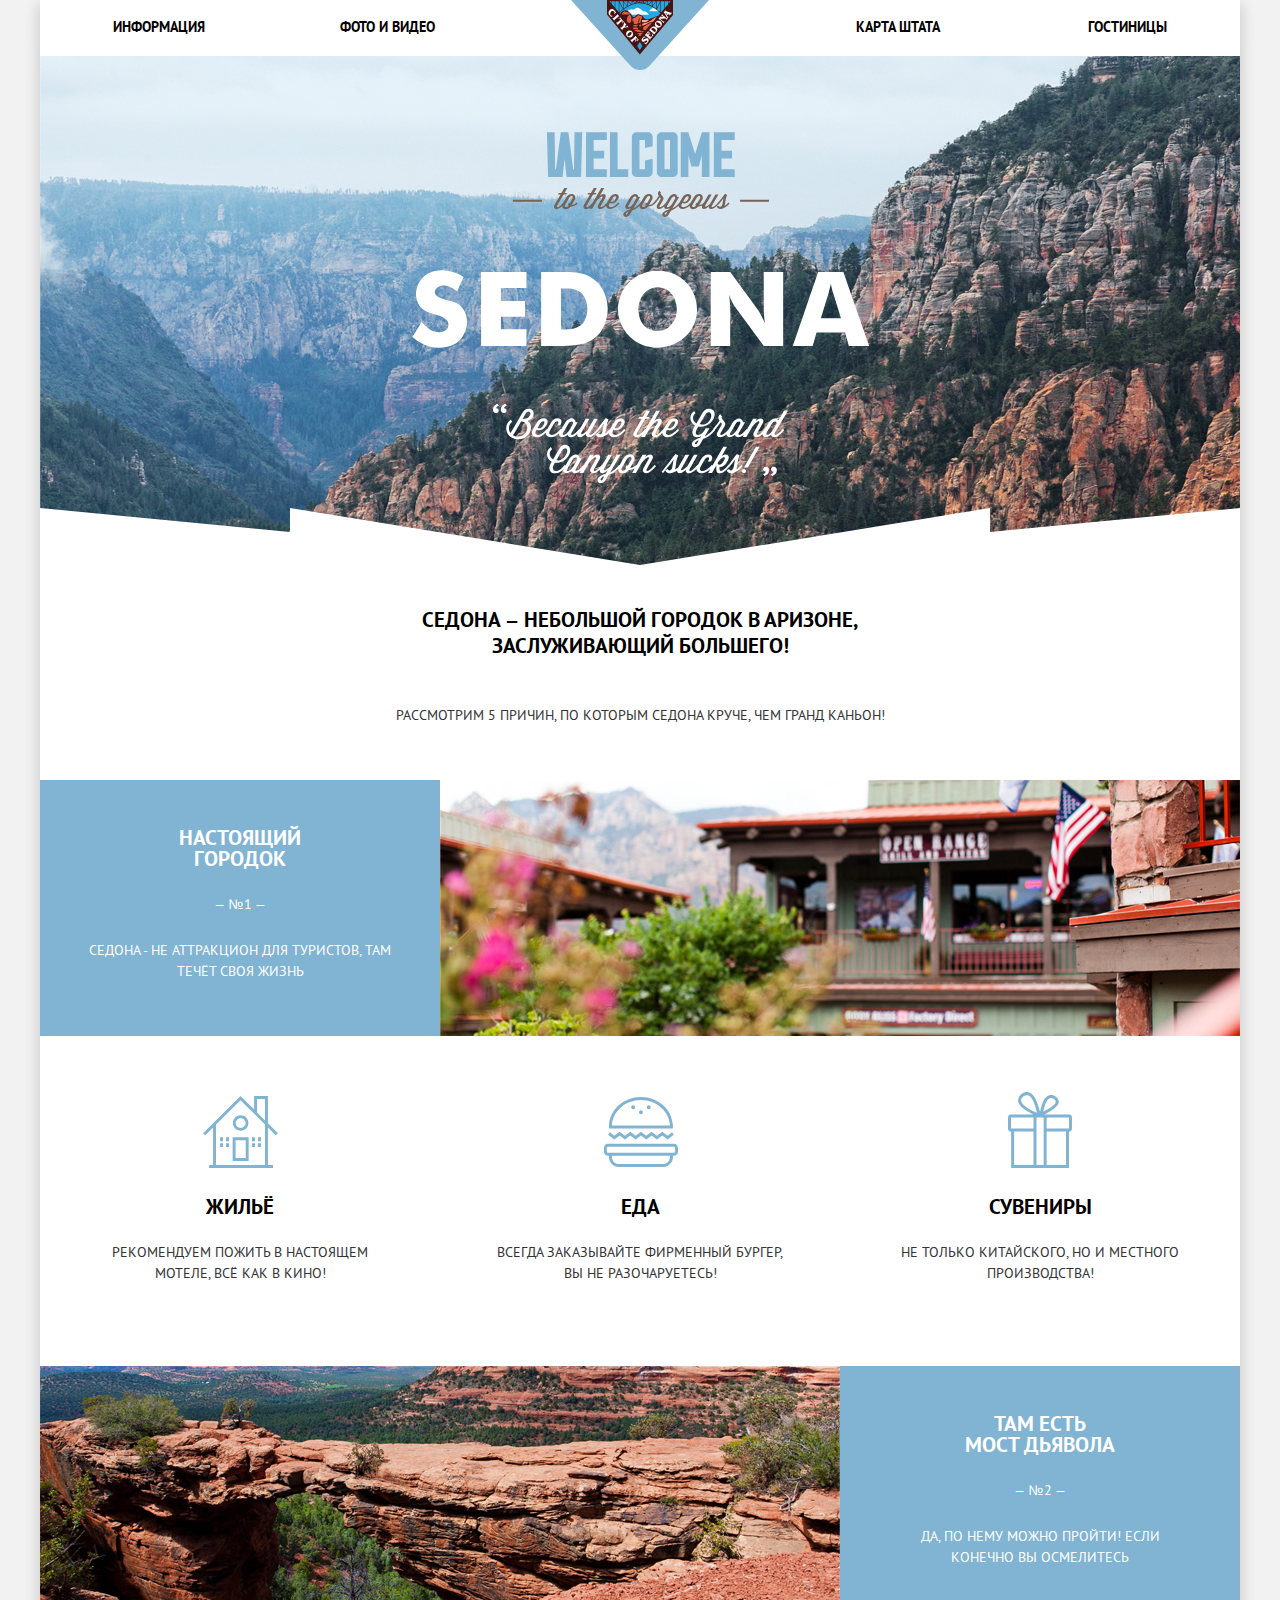
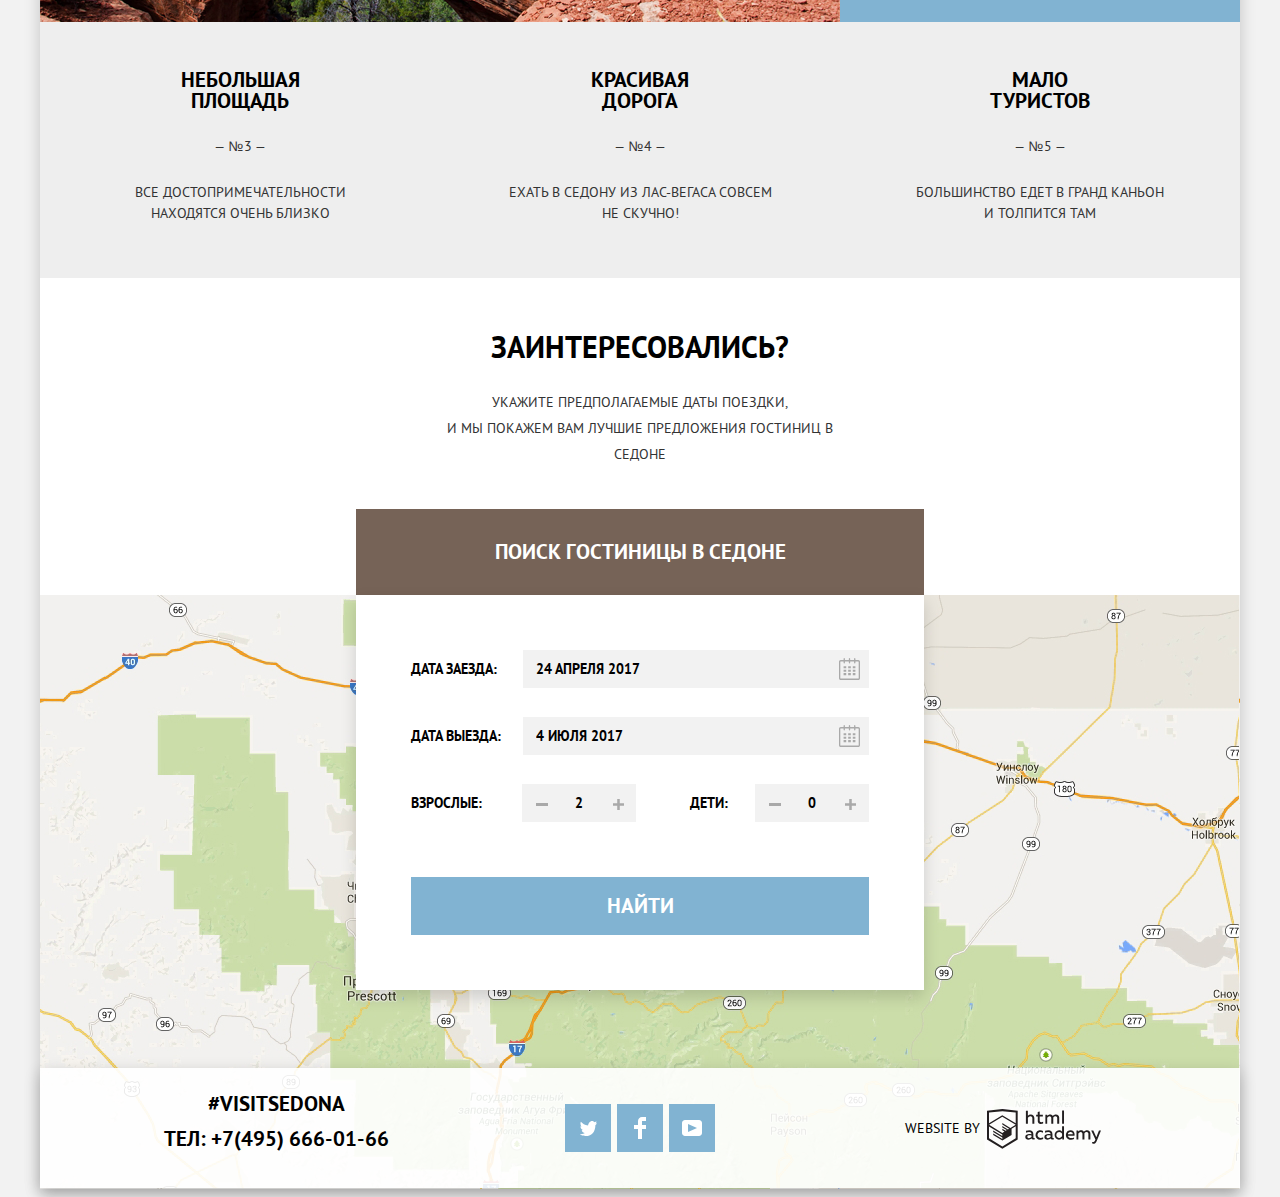
==== commit e6f33bf0: "Оживляем интерактивные элементы" ====
--- a/index.html
+++ b/index.html
@@ -8,7 +8,7 @@
   </head>
 
   <body class="page-body">
-    <header class="main-header width-container">
+    <header class="width-container">
       <nav class="main-navigation">
         <a class="main-header-logo">
           <img src="img/logo.svg" width="138" height="70" alt="Логотип сайта Седона. City of Sedona.">
@@ -27,7 +27,8 @@
       <h1 class="visually-hidden">Городок Седона</h1>
 
       <section class="main-banner">
-        <h2 class="visually-hidden">Приветственный баннер. Добро пожаловать в великолепную Седону! Потому что Гранд Каньон - отстой!</h2>
+        <h2 class="visually-hidden">Приветственный баннер</h2>
+        <p class="visually-hidden">Добро пожаловать в великолепную Седону! Потому что Гранд Каньон - отстой!</p>
       </section>
 
       <section class="features">
@@ -88,12 +89,12 @@
         <p>Заинтересовались?</p>
         <p>Укажите предполагаемые даты поездки, <br> и мы покажем Вам лучшие предложения гостиниц в Седоне</p>
         <button class="button button-form-show" type="button">Поиск гостиницы в седоне</button>
-        <section class="modal width-container">
+        <section class="modal modal-open">
           <h3 class="visually-hidden">Форма поиска гостиницы в Седоне</h3>
           <form class="search-form" action="https://echo.htmlacademy.ru" method="get">
             <p>
               <label for="date-in">дата заезда:</label>
-              <input class="date-input" type="text" name="date-in" id="date-in" value="24 Апреля 2017">
+              <input class="date-input" type="text" name="date-in" id="date-in" value="24 апреля 2017">
               <button class="button button-date-input" type="button" name="date-in-icon" aria-label="открыть календарь выбора даты">
                 <svg aria-hidden="true" focusable="false" width="38" height="38" viewBox="-8 -7 38 38" fill="none" xmlns="http://www.w3.org/2000/svg">
                 <path fill-rule="evenodd" clip-rule="evenodd" d="M16.406 3.02498H19.251C20.217 3.02498 21 3.84698 21 4.86198V21.164C21 22.179 20.217 23 19.251 23H1.75C0.784 23 0 22.179 0 21.164V4.86198C0 3.84698 0.784 3.02498 1.75 3.02498H4.593V1.64798C4.593 1.26698 4.887 0.958984 5.25 0.958984C5.612 0.958984 5.906 1.26698 5.906 1.64798V3.02498H9.844V1.64798C9.844 1.26698 10.138 0.958984 10.501 0.958984C10.862 0.958984 11.156 1.26698 11.156 1.64798V3.02498H15.094V1.64798C15.094 1.26698 15.387 0.958984 15.75 0.958984C16.112 0.958984 16.406 1.26698 16.406 1.64798V3.02498ZM19.5646 21.484C19.6466 21.3979 19.691 21.2828 19.688 21.164H19.689V4.86198C19.689 4.60898 19.493 4.40298 19.252 4.40298H16.407V5.78098C16.407 6.16198 16.113 6.46998 15.751 6.46998C15.388 6.46998 15.095 6.16198 15.095 5.78098V4.40298H11.157V5.78098C11.157 6.16198 10.863 6.46998 10.502 6.46998C10.139 6.46998 9.845 6.16198 9.845 5.78098V4.40298H5.907V5.78098C5.907 6.16198 5.613 6.46998 5.251 6.46998C4.888 6.46998 4.594 6.16198 4.594 5.78098V4.40298H1.75C1.50263 4.40953 1.30696 4.61458 1.312 4.86198V21.164C1.30696 21.4114 1.50263 21.6164 1.75 21.623H19.251C19.3698 21.6201 19.4826 21.5701 19.5646 21.484Z" fill="#A9A9A9"/>
@@ -103,9 +104,9 @@
             </p>
             <p>
               <label for="date-out">дата выезда:</label>
-              <input class="date-input" type="text" name="date-out" id="date-out" value="4 Июля 2017">
+              <input class="date-input" type="text" name="date-out" id="date-out" value="4 июля 2017">
               <button class="button button-date-input" type="button" name="date-out-icon" aria-label="открыть календарь выбора даты">
-                <svg aria-hidden="true" focusable="false" width="38" height="38" viewBox="-8 -7 38 38" fill="none" xmlns="http://www.w3.org/2000/svg"> <!--добавить описание иконки календаря-->
+                <svg aria-hidden="true" focusable="false" width="38" height="38" viewBox="-8 -7 38 38" fill="none" xmlns="http://www.w3.org/2000/svg">
                 <path fill-rule="evenodd" clip-rule="evenodd" d="M16.406 3.02498H19.251C20.217 3.02498 21 3.84698 21 4.86198V21.164C21 22.179 20.217 23 19.251 23H1.75C0.784 23 0 22.179 0 21.164V4.86198C0 3.84698 0.784 3.02498 1.75 3.02498H4.593V1.64798C4.593 1.26698 4.887 0.958984 5.25 0.958984C5.612 0.958984 5.906 1.26698 5.906 1.64798V3.02498H9.844V1.64798C9.844 1.26698 10.138 0.958984 10.501 0.958984C10.862 0.958984 11.156 1.26698 11.156 1.64798V3.02498H15.094V1.64798C15.094 1.26698 15.387 0.958984 15.75 0.958984C16.112 0.958984 16.406 1.26698 16.406 1.64798V3.02498ZM19.5646 21.484C19.6466 21.3979 19.691 21.2828 19.688 21.164H19.689V4.86198C19.689 4.60898 19.493 4.40298 19.252 4.40298H16.407V5.78098C16.407 6.16198 16.113 6.46998 15.751 6.46998C15.388 6.46998 15.095 6.16198 15.095 5.78098V4.40298H11.157V5.78098C11.157 6.16198 10.863 6.46998 10.502 6.46998C10.139 6.46998 9.845 6.16198 9.845 5.78098V4.40298H5.907V5.78098C5.907 6.16198 5.613 6.46998 5.251 6.46998C4.888 6.46998 4.594 6.16198 4.594 5.78098V4.40298H1.75C1.50263 4.40953 1.30696 4.61458 1.312 4.86198V21.164C1.30696 21.4114 1.50263 21.6164 1.75 21.623H19.251C19.3698 21.6201 19.4826 21.5701 19.5646 21.484Z" fill="#A9A9A9"/>
                 <path fill-rule="evenodd" clip-rule="evenodd" d="M4.59399 9.2251H7.21899V11.2911H4.59399V9.2251ZM4.59399 12.6681H7.21899V14.7351H4.59399V12.6681ZM7.21899 16.1121H4.59399V18.1781H7.21899V16.1121ZM9.18799 16.1121H11.813V18.1781H9.18799V16.1121ZM11.813 12.6681H9.18799V14.7351H11.813V12.6681ZM9.18799 9.2251H11.813V11.2911H9.18799V9.2251ZM16.406 16.1121H13.781V18.1781H16.406V16.1121ZM13.781 12.6681H16.406V14.7351H13.781V12.6681ZM16.406 9.2251H13.781V11.2911H16.406V9.2251Z" fill="#A9A9A9"/>
                 </svg>
@@ -113,14 +114,14 @@
             </p>
             <p>
               <label for="adults">взрослые:</label>
-              <input class="number-input" type="text" name="adults" id="adults" value="2" aria-label="укажите количество взрослых">
+              <input class="number-input" type="text" name="adults" id="adults"  pattern="^[ 0-9]+$" value="2" aria-label="укажите количество взрослых">
               <button class="button button-number-minus button-adults-minus" type="button" name="number-minus-icon" aria-label="уменьшить значение"></button>
               <button class="button button-number-plus button-adults-plus" type="button" name="number-plus-icon" aria-label="увеличить значение"></button>
 
-              <label for="children">дети:</label>
-              <input class="number-input" type="text" name="children" id="children" value="0" aria-label="укажите количество детей">
-              <button class="button button-number-minus button-children-minus" type="button" name="number-minus-icon" aria-label="уменьшить значение"></button>
-              <button class="button button-number-plus button-children-plus" type="button" name="number-plus-icon" aria-label="увеличить значение"></button>
+              <label for="kids">дети:</label>
+              <input class="number-input" type="text" name="kids" id="kids"  pattern="^[ 0-9]+$" value="0" aria-label="укажите количество детей">
+              <button class="button button-number-minus button-kids-minus" type="button" name="number-minus-icon" aria-label="уменьшить значение"></button>
+              <button class="button button-number-plus button-kids-plus" type="button" name="number-plus-icon" aria-label="увеличить значение"></button>
             </p>
             <button class="button button-form-search" type="submit" name="button">найти</button>
           </form>
@@ -177,7 +178,7 @@
 
         </a>
       </div>
-
     </footer>
+    <script src="js/script.js"></script>
   </body>
 </html>
--- a/css/style.css
+++ b/css/style.css
@@ -96,14 +96,6 @@
   overflow: hidden;
 }
 
-/*Hotels-page global*/
-
-.hotels-main {
-  line-height: 21px;
-  text-align: left;
-  background-color: var(--basic-white);
-}
-
 .page {
   height: 100%;
 }
@@ -123,26 +115,12 @@
   box-shadow: 0px 5px 15px var(--basic-wrapper-shadow);
 }
 
-/* Main-container */
-
-.main-container {
-  background-color: var(--basic-white);
-}
-
-/* Main header */
-
-.main-header {
-
-}
-
-/*Main navigation*/
+/*----------Header-----------*/
 
 .main-navigation {
   background-color: var(--basic-white);
   position: relative;
 }
-
-/* Logo */
 
 .main-header-logo {
   position: absolute;
@@ -150,7 +128,6 @@
   margin-left: -69px;
 }
 
-
 .site-navigation {
   display: flex;
   flex-wrap: wrap;
@@ -163,7 +140,6 @@
 }
 
 .site-navigation li {
-
   padding-top: 14px;
   margin-bottom: 16px;
   width: 227px;
@@ -196,6 +172,16 @@
 .active-page a {
   color: var(--basic-brown);
 }
+
+/*----------Main----------*/
+
+/*---Index-page-main---*/
+
+.main-container {
+  background-color: var(--basic-white);
+}
+
+/*Banner*/
 
 .main-banner {
   display: flex;
@@ -223,16 +209,15 @@
   background-image: url("../img/white-shape.svg");
 }
 
-/* Features */
+/*Features*/
 
 .features {
   text-align: center;
-
 }
 
 .features-title {
-  box-sizing: border-box; /*!!!!!!!!!!!!!!!*/
-  min-height: 215px; /*!!!!!!!!!!!!!!!*/
+  box-sizing: border-box;
+  min-height: 215px;
   padding: 42px 340px 51px 340px;
 }
 
@@ -262,8 +247,8 @@
 }
 
 .feature-item {
-  box-sizing: border-box; /*!!!!!!!!!!!!!!!*/
-  min-height: 256px; /*!!!!!!!!!!!!!!!*/
+  box-sizing: border-box;
+  min-height: 256px;
   width: 400px;
   padding: 47px 48px 25px 48px;
 }
@@ -300,7 +285,6 @@
 
 .feature-main-city,
 .feature-main-bridge {
-
   color: var(--basic-white);
   background-color: var(--basic-blue);
 }
@@ -313,7 +297,6 @@
   background-image: url("../img/feature-city.jpg");
   background-repeat: no-repeat;
   background-position: center;
-  display: inline-block;
   order: 2;
 }
 
@@ -325,7 +308,6 @@
   background-image: url("../img/feature-bridge.jpg");
   background-repeat: no-repeat;
   background-position: center;
-  display: inline-block;
 }
 
 .feature-standart {
@@ -348,8 +330,8 @@
 }
 
 .recommendation-item {
-  box-sizing: border-box; /*!!!!!!!!!!!!!!!*/
-  min-height: 330px; /*!!!!!!!!!!!!!!!*/
+  box-sizing: border-box;
+  min-height: 330px;
   color: var(--basic-black);
   background-color: var(--basic-white);
   padding: 160px 50px 25px 50px;
@@ -386,15 +368,13 @@
   background-image: url("../img/icon-souvenirs.svg");
   background-position: center 55px;
   background-repeat: no-repeat;
-
-
 }
 
 /*Search*/
 
 .search {
-  box-sizing: border-box;/*!!!!!!!!!!!!!!!*/
-  min-height: 291px;/*!!!!!!!!!!!!!!!*/
+  box-sizing: border-box;
+  min-height: 291px;
   position: relative;
   text-align: center;
   background-color: var(--basic-white);
@@ -418,21 +398,6 @@
   margin-bottom: 42px;
 }
 
-/*Map*/
-
-.map {
-width: 1200px;
-height: 594px;
-background-color: var(--basic-hard-grey);
-}
-
-.map iframe {
-  border: none;
-}
-
-.map img {
-display: block;
-}
 /*Buttons*/
 
 .button {
@@ -496,7 +461,6 @@
   background-color: var(--basic-hard-brown);
 }
 
-
 .button-form-show:active,
 .button-reserv:active {
   background-color: var(--basic-extra-brown);
@@ -521,568 +485,7 @@
   color: var(--basic-white-soft-alfa);
 }
 
-/*Parameters-form*/
-
-.parameters-form {
-  box-sizing: border-box;
-  padding: 25px 73px 25px 72px;
-  background-color: var(--basic-brown);
-  background-image: url(../img/parameters-form-background.jpg);
-  background-repeat:  no-repeat;
-  -o-object-fit: contain;
-     object-fit: contain;
-  min-height: 217px;
-}
-
-.filter {
-  display: flex;
-}
-
-.filter-item {
-  max-width: 150px;
-  margin: 0;
-  padding: 0;
-  color: var(--basic-white);
-  border: none;
-}
-
-.filter-item:first-child {
-  margin-right: 118px;
-}
-
-.filter-item:last-child {
-  max-width: 317px;
-  margin-left: auto;
-}
-
-.filter-item legend{
-  font-size: 16px;
-  font-weight: 700;
-  margin-bottom: 25px;
-}
-
-.filter-item:last-child legend{
-  margin-bottom: 12px;
-}
-
-.filter-item ul{
-  list-style: none;
-  margin: 0;
-  padding: 0;
-}
-
-.filter-checkbox {
-  min-height: 23px;
-  margin-bottom: 23px;
-  padding-left: 41px;
-}
-
-
-.filter-checkbox:last-child {
-  margin-bottom: 0px;
-}
-
-.filter-checkbox label {
-  position: relative;
-  display: block;
-  cursor: pointer;
-  -webkit-user-select: none;
-     -moz-user-select: none;
-          user-select: none;
-}
-
-
-.filter-input-checkbox + label::before {
-  content: "";
-  position: absolute;
-  left: -41px;
-  top: 1px;
-  width: 19px;
-  height: 19px;
-  border: 2px solid var(--basic-white);
-  border-radius: 3px;
-}
-
-.filter-input-checkbox:disabled + label::before {
-  border-color: var(--basic-absolute-grey);
-  cursor: auto;
-}
-
-.filter-input-checkbox:checked + label::before {
-  display: none;
-}
-
-.filter-input-checkbox:checked + label::after {
-  content: "";
-  position: absolute;
-  top: 1px;
-  left: -41px;
-  width: 26px;
-  height: 23px;
-  background-image: url("data:image/svg+xml,%3Csvg width='27' height='23' viewBox='0 0 27 23' fill='none' xmlns='http://www.w3.org/2000/svg'%3E%3Cpath d='M7.285 7.48601L4.456 10.315L12.239 18.098L26.171 4.16601L23.343 1.33701L12.239 12.439L7.285 7.48601Z' fill='white'/%3E%3Cpath d='M21 20C21 20.542 20.542 21 20 21H3C2.458 21 2 20.542 2 20V3C2 2.458 2.458 2 3 2H19.908L21.493 0.415C21.041 0.146542 20.5257 0.00329969 20 0H3C1.35 0 0 1.35 0 3V20C0 21.65 1.35 23 3 23H20C21.65 23 23 21.65 23 20V10.171L21 12.171V20Z' fill='white'/%3E%3C/svg%3E");
-}
-
-.filter-input-checkbox:checked:disabled + label::after {
-  background-image: url("data:image/svg+xml,%3Csvg width='27' height='23' viewBox='0 0 27 23' fill='none' xmlns='http://www.w3.org/2000/svg'%3E%3Cpath d='M7.28499 7.48601L4.45599 10.315L12.239 18.098L26.171 4.16601L23.343 1.33701L12.239 12.439L7.28499 7.48601Z' fill='%236A6A6A'/%3E%3Cpath d='M21 20C21 20.542 20.542 21 20 21H3C2.458 21 2 20.542 2 20V3C2 2.458 2.458 2 3 2H19.908L21.493 0.415C21.041 0.146542 20.5257 0.00329969 20 0H3C1.35 0 0 1.35 0 3V20C0 21.65 1.35 23 3 23H20C21.65 23 23 21.65 23 20V10.171L21 12.171V20Z' fill='%236A6A6A'/%3E%3C/svg%3E%0A");
-  cursor: auto;
-}
-
-.filter-input-checkbox:focus + label::before,
-.filter-input-checkbox:focus + label::after {
-  outline: 3px solid var(--basic-extra-black);
-}
-
-.price-controls {
-  display: flex;
-  justify-content: space-between;
-  margin-bottom: 20px;
-  border: 2px solid var(--basic-white);
-  box-sizing: border-box;
-  border-radius: 2px;
-  width: 317px;
-  padding: 5px 0px;
-}
-
-.min-price {
-  border-right: 2px solid var(--basic-white);
-}
-
-.price-controls input {
-  display: inline-block;
-  vertical-align: middle;
-  width: 150px;
-  font-family: inherit;
-  font-size: inherit;
-  text-transform: inherit;
-  text-align: center;
-  color: inherit;
-  background-color: transparent;
-  margin: 0;
-  padding: 0;
-  border: none;
-}
-
-.price-controls label {
-  display: flex;
-  justify-content: center;
-  align-items: center;
-  min-width: 157px;
-  height: 22px;
-}
-
-.range-scale {
-  position: relative;
-  margin-bottom: 33px;
-  cursor: pointer;
-  width: 317px;
-  height: 2px;
-  background: var(--basic-white-soft-alfa);
-}
-
-.range-scale .bar {
-  width: 78%;
-  height: 2px;
-  background: var(--basic-white);
-}
-
-.range-scale .toggle {
-  position: absolute;
-  top: -10px;
-  width: 4px;
-  height: 4px;
-  padding: 0;
-  border: 8px solid var(--basic-white);
-  background-color: var(--basic-middle-grey);
-  border-radius: 50%;
-  box-shadow: 0 2px 0 0 var(--basic-middle-grey-alfa);
-}
-
-.range-scale .toggle:hover,
-.range-scale .toggle:focus {
-  transform: scale(1.2);
-  outline: none;
-  box-shadow: 0 0 0 2px var(--basic-extra-black);
-}
-
-.range-scale .toggle-min {
-  left: 0px;
-}
-
-.range-scale .toggle-max {
-  left: 248px;
-}
-
-.filter-button {
-  background-color: transparent;
-  border: 2px solid var(--basic-white);
-  border-radius: 2px;
-  width: 137px;
-  padding: 5px 33px 6px 34px;
-  margin-left: 85px;
-  box-sizing: border-box;
-
-}
-
-.filter-button:hover,
-.filter-button:focus {
-  background-color: var(--basic-white);
-  color: var(--basic-extra-black);
-}
-
-/*Search-results*/
-
-.search-results {
-}
-
-.results-sort {
-  display: flex;
-  align-items: flex-start;
-  flex-wrap: wrap;
-  margin: 0;
-  border-bottom: 1px solid var(--basic-soft-grey);
-  padding: 31px 73px 29px 73px;
-  box-sizing: border-box;  /*!!!!!!!!!!!!!!*/
-  min-height: 86px; /*!!!!!!!!!!!!!!*/
-}
-
-.results-sum {
-  display: flex;
-  flex-wrap: wrap;
-  width: 135px;
-  margin-right: 28px;
-  font-size: 21px;
-  line-height: 26px;
-  font-weight: 700;
-}
-
-
-.results-sum p {
-  margin: 0;
-  padding: 0;
-  margin-right: 5px;
-}
-
-.sort-controls {
-  display: flex;
-  width: 891px;
-  font-size: 12px;
-  line-height: 18px;
-}
-
-.sort-controls h3{
-  font-size: inherit;
-  line-height: inherit;
-  font-weight: inherit;
-  margin: 0;
-  margin-right: 40px;
-  padding: 0;
-}
-
-.sort-parameters {
-  display: flex;
-  flex-wrap: wrap;
-}
-
-.sort-parameters-button {
-  background-color: transparent;
-  color: var(--basic-extra-black-alfa);
-  border-bottom: 1px dashed var(--basic-blue);
-  margin: 0;
-  padding: 0;
-  cursor: pointer;
-  margin-right: 33px;
-}
-
-.sort-parameters-button:hover,
-.sort-parameters-button:focus {
-  color: var(--basic-blue);
-}
-
-.sort-parameters-button:active {
-  color: var(--basic-extra-black);
-  border-bottom: none;
-  padding-bottom: 1px;
-}
-
-
-.sort-parameters .current {
-  color: var(--basic-blue);
-  border-bottom: none;
-  padding-bottom: 1px;
-}
-
-.sort-direction {
-  display: flex;
-  align-items: flex-end;
-  justify-content: space-between;
-  width: 34px;
-  margin-left: auto;
-}
-
-.sort-direction-button {
-  border: 6px solid var(--basic-white);
-  border-top-width: 0px;
-  border-bottom-color: var(--basic-strong-grey);
-  border-bottom-width: 10px;
-  padding: 0;
-  cursor: pointer;
-}
-
-.sort-direction-button:last-child {
-  transform: rotate(180deg);
-}
-
-.sort-direction-button:hover,
-.sort-direction-button:focus {
-  border-bottom-color: var(--basic-extra-black);
-}
-
-.sort-direction-button:active {
-  border-bottom-color: var(--basic-blue);
-}
-
-.sort-direction .current {
-  border-bottom-color: var(--basic-blue);
-}
-
-
-.results-list {
-  list-style: none;
-  margin: 0;
-  padding: 0;
-}
-
-
-.results-item {
-  box-sizing: border-box;
-  min-height: 151px;
-  display: flex;
-  border-bottom: 1px solid var(--basic-soft-grey);
-  padding: 30px 73px;
-}
-
-
-.hotel-photo {
-  width: 135px;
-  height: 90px;
-  margin-right: 29px;
-}
-
-.hotel-photo img {
-  display: block;
-  -o-object-fit: contain;
-     object-fit: contain;
-}
-
-.results-description {
-  display: flex;
-  flex-direction: column;
-  max-width: 730px;
-}
-
-.results-description h3 {
-  font-weight: bold;
-  font-size: 21px;
-  line-height: 26px;
-  margin: 0;
-  margin-top: -6px;
-  margin-bottom: 7px;
-  padding: 0;
-}
-
-.results-description p {
-  display: flex;
-  flex-wrap: wrap;
-  width: 110px;
-  margin: 0;
-  margin-right: 6px;
-}
-
-.results-description p:last-child {
-  margin-right: 0;
-}
-
-.hotel-name {
-  color: var(--basic-extra-black);
-}
-
-.hotel-name:hover,
-.hotel-name:focus {
-  color: var(--basic-blue);
-}
-
-.hotel-name:active {
-  color: var(--basic-extra-black-alfa);
-}
-
-.hotel-characteristics {
-  display: flex;
-  margin-bottom: 15px;
-}
-
-.results-buttons {
-  display: flex;
-}
-
-.results-rating {
-  display: flex;
-  flex-direction: column;
-  justify-content: space-between;
-  align-items: flex-end;
-  margin-left: auto;
-}
-.rating-list {
-  display: flex;
-  flex-direction: row-reverse;
-  list-style: none;
-  margin: 0;
-  padding: 0;
-}
-
-.rating-list li {
-  position: relative;
-  margin-left: 23px;
-}
-
-.rating-list li::before {
-  content: "";
-  width: 19px;
-  height: 17px;
-  right:-1px;
-  top: -1px;
-  position: absolute;
-  background-image: url(../img/star.svg);
-}
-
-.rating-value {
-  margin: 0;
-  padding: 3px 12px 3px 15px;
-  color: var(--basic-extra-grey);
-  background-color: var(--basic-lite-grey);
-}
-
-
-/*Main footer*/
-
-.page-footer {
-  display: flex;
-  flex-wrap: wrap;
-  justify-content: space-between;
-  color: var(--basic-extra-black);
-  background-color: var(--basic-white-alfa);
-  padding-left: 73px;
-  padding-right: 73px;
-  box-sizing: border-box; /*!!!!!!!!!!!!!!!*/
-  min-height: 120px; /*!!!!!!!!!!!!!!!*/
-}
-
-.main-footer {
-  position: absolute;
-  left: 50%;
-  margin-left: -600px;
-  bottom: 0;
-  margin-bottom: 1px;
-}
-
-/*Contacts*/
-
-.footer-contacts {
-box-sizing: border-box;
-padding: 23px 38px 36px 38px;
-text-align: center;
-font-weight: bold;
-font-size: 21px;
-width: 327px;
-}
-
-.footer-contacts p {
-  margin: 0;
-  margin-bottom: 9px;
-}
-
-.footer-contacts p:last-child {
-  margin-bottom: 0;
-}
-
-.footer-contacts a {
-  color: var(--basic-extra-black);
-}
-
-.footer-contacts a:hover,
-.footer-contacts a:focus {
-  text-decoration: none;
-}
-
-/* Social*/
-
-.footer-social {
-  display: flex;
-  align-items: center;
-}
-
-.footer-social ul {
-  display: flex;
-  flex-wrap: wrap;
-  justify-content: space-between;
-  width: 150px;
-  list-style: none;
-  margin: 0;
-  padding: 0;
-}
-
-.social-button {
-  display: flex;
-  justify-content: center;
-  align-items: center;
-  width: 46px;
-  height: 48px;
-  background-color: var(--basic-blue);
-}
-
-.social-button:hover,
-.social-button:focus {
-  background-color: var(--basic-hard-blue);
-}
-
-.social-button:active {
-  background-color: var(--basic-extra-blue);
-}
-
-.social-button:active path{
-  opacity: 30%;
-}
-
-/* footer-copyright*/
-
-.footer-copyright {
-  display: flex;
-  flex-wrap: wrap;
-  justify-content: center;
-  align-items: center;
-  width: 327px;
-  margin: 0;
-}
-
-.footer-copyright svg {
-  flex-shrink: 0;
-}
-
-.copyright-link {
-  width: 197px;
-  display: flex;
-  justify-content: space-between;
-  align-items: center;
-  color: var(--basic-extra-black);
-}
-
-.copyright-link:hover path,
-.copyright-link:focus path {
-  fill: var(--basic-blue);
-}
-
-.copyright-link:active path{
-  fill: var(--basic-hard-grey);
-}
+/*Modal*/
 
 .modal {
   position: absolute;
@@ -1096,6 +499,128 @@
   box-shadow: 0px 7px 15px var(--basic-modal-shadow);
 }
 
+.modal-close {
+  -webkit-animation:  close 1s;
+          animation:  close 1s;
+  -webkit-animation-fill-mode: forwards;
+          animation-fill-mode: forwards;
+}
+
+.modal-open {
+  -webkit-animation:  open 1s;
+          animation:  open 1s;
+  -webkit-animation-fill-mode: forwards;
+          animation-fill-mode: forwards;
+}
+
+.modal-error {
+  -webkit-animation: shake 0.6s;
+          animation: shake 0.6s;
+}
+
+/*Modal-animation*/
+
+@-webkit-keyframes close {
+  0% {
+    height: 395px;
+    overflow: hidden;
+  }
+
+  100% {
+    height: 0px;
+    overflow: hidden;
+    padding-top: 0px;
+    padding-bottom: 0px;
+  }
+}
+
+@keyframes close {
+  0% {
+    height: 395px;
+    overflow: hidden;
+  }
+
+  100% {
+    height: 0px;
+    overflow: hidden;
+    padding-top: 0px;
+    padding-bottom: 0px;
+  }
+}
+
+@-webkit-keyframes open {
+  0% {
+    height: 0px;
+    overflow: hidden;
+    padding-top: 0px;
+    padding-bottom: 0px;
+  }
+
+  100% {
+    height: 395px;
+    overflow: hidden;
+  }
+}
+
+@keyframes open {
+  0% {
+    height: 0px;
+    overflow: hidden;
+    padding-top: 0px;
+    padding-bottom: 0px;
+  }
+
+  100% {
+    height: 395px;
+    overflow: hidden;
+  }
+}
+
+@-webkit-keyframes shake {
+  0%,
+  100% {
+    transform: translateX(0);
+  }
+
+  10%,
+  30%,
+  50%,
+  70%,
+  90% {
+    transform: translateX(-5px);
+  }
+
+  20%,
+  40%,
+  60%,
+  80% {
+    transform: translateX(5px);
+  }
+}
+
+@keyframes shake {
+  0%,
+  100% {
+    transform: translateX(0);
+  }
+
+  10%,
+  30%,
+  50%,
+  70%,
+  90% {
+    transform: translateX(-5px);
+  }
+
+  20%,
+  40%,
+  60%,
+  80% {
+    transform: translateX(5px);
+  }
+}
+
+/*Modal_search-form*/
 
 .search-form p {
   position: relative;
@@ -1146,7 +671,7 @@
   margin-left: -15px;
 }
 
-.search-form  label[for="children"] {
+.search-form  label[for="kids"] {
   margin-right: -28px;
 }
 
@@ -1223,10 +748,586 @@
   left: 188px;
 }
 
-.button-children-minus {
+.button-kids-minus {
   right: 75px;
 }
 
-.button-children-plus {
+.button-kids-plus {
   right: 0;
 }
+
+/*Map*/
+
+.map {
+width: 1200px;
+height: 594px;
+background-color: var(--basic-hard-grey);
+background-image: url(../img/map.jpg);
+}
+
+.map iframe {
+  border: none;
+}
+
+/*---Hotels-page-main---*/
+
+.hotels-main {
+  line-height: 21px;
+  text-align: left;
+  background-color: var(--basic-white);
+}
+
+/*Parameters-form*/
+
+.parameters-form {
+  box-sizing: border-box;
+  padding: 25px 73px 25px 72px;
+  background-color: var(--basic-brown);
+  background-image: url(../img/parameters-form-background.jpg);
+  background-repeat:  no-repeat;
+  -o-object-fit: contain;
+     object-fit: contain;
+  min-height: 217px;
+}
+
+.filter {
+  display: flex;
+}
+
+.filter-item {
+  max-width: 150px;
+  margin: 0;
+  padding: 0;
+  color: var(--basic-white);
+  border: none;
+}
+
+.filter-item:first-child {
+  margin-right: 118px;
+}
+
+.filter-item:last-child {
+  max-width: 317px;
+  margin-left: auto;
+}
+
+.filter-item legend{
+  font-size: 16px;
+  font-weight: 700;
+  margin-bottom: 25px;
+}
+
+.filter-item:last-child legend{
+  margin-bottom: 12px;
+}
+
+.filter-item ul{
+  list-style: none;
+  margin: 0;
+  padding: 0;
+}
+
+.filter-checkbox {
+  min-height: 23px;
+  margin-bottom: 23px;
+  padding-left: 41px;
+}
+
+.filter-checkbox:last-child {
+  margin-bottom: 0px;
+}
+
+.filter-checkbox label {
+  position: relative;
+  display: block;
+  cursor: pointer;
+  -webkit-user-select: none;
+     -moz-user-select: none;
+          user-select: none;
+}
+
+.filter-input-checkbox + label::before {
+  content: "";
+  position: absolute;
+  left: -41px;
+  top: 1px;
+  width: 19px;
+  height: 19px;
+  border: 2px solid var(--basic-white);
+  border-radius: 3px;
+}
+
+.filter-input-checkbox:disabled + label::before {
+  border-color: var(--basic-absolute-grey);
+  cursor: auto;
+}
+
+.filter-input-checkbox:checked + label::before {
+  display: none;
+}
+
+.filter-input-checkbox:checked + label::after {
+  content: "";
+  position: absolute;
+  top: 1px;
+  left: -41px;
+  width: 26px;
+  height: 23px;
+  background-image: url("data:image/svg+xml,%3Csvg width='27' height='23' viewBox='0 0 27 23' fill='none' xmlns='http://www.w3.org/2000/svg'%3E%3Cpath d='M7.285 7.48601L4.456 10.315L12.239 18.098L26.171 4.16601L23.343 1.33701L12.239 12.439L7.285 7.48601Z' fill='white'/%3E%3Cpath d='M21 20C21 20.542 20.542 21 20 21H3C2.458 21 2 20.542 2 20V3C2 2.458 2.458 2 3 2H19.908L21.493 0.415C21.041 0.146542 20.5257 0.00329969 20 0H3C1.35 0 0 1.35 0 3V20C0 21.65 1.35 23 3 23H20C21.65 23 23 21.65 23 20V10.171L21 12.171V20Z' fill='white'/%3E%3C/svg%3E");
+}
+
+.filter-input-checkbox:checked:disabled + label::after {
+  background-image: url("data:image/svg+xml,%3Csvg width='27' height='23' viewBox='0 0 27 23' fill='none' xmlns='http://www.w3.org/2000/svg'%3E%3Cpath d='M7.28499 7.48601L4.45599 10.315L12.239 18.098L26.171 4.16601L23.343 1.33701L12.239 12.439L7.28499 7.48601Z' fill='%236A6A6A'/%3E%3Cpath d='M21 20C21 20.542 20.542 21 20 21H3C2.458 21 2 20.542 2 20V3C2 2.458 2.458 2 3 2H19.908L21.493 0.415C21.041 0.146542 20.5257 0.00329969 20 0H3C1.35 0 0 1.35 0 3V20C0 21.65 1.35 23 3 23H20C21.65 23 23 21.65 23 20V10.171L21 12.171V20Z' fill='%236A6A6A'/%3E%3C/svg%3E%0A");
+  cursor: auto;
+}
+
+.filter-input-checkbox:focus + label::before,
+.filter-input-checkbox:focus + label::after {
+  outline: 3px solid var(--basic-extra-black);
+}
+
+.price-controls {
+  display: flex;
+  justify-content: space-between;
+  margin-bottom: 20px;
+  border: 2px solid var(--basic-white);
+  box-sizing: border-box;
+  border-radius: 2px;
+  width: 317px;
+  padding: 5px 0px;
+}
+
+.min-price {
+  border-right: 2px solid var(--basic-white);
+}
+
+.price-controls input {
+  width: 150px;
+  font-family: inherit;
+  font-size: inherit;
+  text-transform: inherit;
+  text-align: center;
+  color: inherit;
+  background-color: transparent;
+  margin: 0;
+  padding: 0;
+  border: none;
+}
+
+.price-controls label {
+  display: flex;
+  justify-content: center;
+  align-items: center;
+  min-width: 157px;
+  height: 22px;
+}
+
+.range-scale {
+  position: relative;
+  margin-bottom: 33px;
+  cursor: pointer;
+  width: 317px;
+  height: 2px;
+  background: var(--basic-white-soft-alfa);
+}
+
+.range-scale .bar {
+  width: 78%;
+  height: 2px;
+  background: var(--basic-white);
+}
+
+.range-scale .toggle {
+  position: absolute;
+  top: -10px;
+  width: 4px;
+  height: 4px;
+  padding: 0;
+  border: 8px solid var(--basic-white);
+  background-color: var(--basic-middle-grey);
+  border-radius: 50%;
+  box-shadow: 0 2px 0 0 var(--basic-middle-grey-alfa);
+}
+
+.range-scale .toggle:hover,
+.range-scale .toggle:focus {
+  transform: scale(1.2);
+  outline: none;
+}
+
+.range-scale .toggle:focus {
+  box-shadow: 0 0 0 2px var(--basic-extra-black);
+}
+
+.range-scale .toggle-min {
+  left: 0px;
+}
+
+.range-scale .toggle-max {
+  left: 248px;
+}
+
+.filter-button {
+  background-color: transparent;
+  border: 2px solid var(--basic-white);
+  border-radius: 2px;
+  width: 137px;
+  padding: 5px 33px 6px 34px;
+  margin-left: 85px;
+  box-sizing: border-box;
+}
+
+.filter-button:hover,
+.filter-button:focus {
+  background-color: var(--basic-white);
+  color: var(--basic-extra-black);
+}
+
+/*Search-results*/
+
+.results-sort {
+  display: flex;
+  align-items: flex-start;
+  flex-wrap: wrap;
+  margin: 0;
+  border-bottom: 1px solid var(--basic-soft-grey);
+  padding: 31px 73px 29px 73px;
+  box-sizing: border-box;
+  min-height: 86px;
+}
+
+.results-sum {
+  display: flex;
+  flex-wrap: wrap;
+  width: 135px;
+  margin-right: 28px;
+  font-size: 21px;
+  line-height: 26px;
+  font-weight: 700;
+}
+
+.results-sum p {
+  margin: 0;
+  padding: 0;
+  margin-right: 5px;
+}
+
+.sort-controls {
+  display: flex;
+  width: 891px;
+  font-size: 12px;
+  line-height: 18px;
+}
+
+.sort-controls h3{
+  font-size: inherit;
+  line-height: inherit;
+  font-weight: inherit;
+  margin: 0;
+  margin-right: 40px;
+  padding: 0;
+}
+
+.sort-parameters {
+  display: flex;
+  flex-wrap: wrap;
+}
+
+.sort-parameters-button {
+  background-color: transparent;
+  color: var(--basic-extra-black-alfa);
+  border-bottom: 1px dashed var(--basic-blue);
+  margin: 0;
+  padding: 0;
+  cursor: pointer;
+  margin-right: 33px;
+}
+
+.sort-parameters-button:hover,
+.sort-parameters-button:focus {
+  color: var(--basic-blue);
+}
+
+.sort-parameters-button:active {
+  color: var(--basic-extra-black);
+  border-bottom: none;
+  padding-bottom: 1px;
+}
+
+.sort-parameters .current {
+  color: var(--basic-blue);
+  border-bottom: none;
+  padding-bottom: 1px;
+}
+
+.sort-direction {
+  display: flex;
+  align-items: flex-end;
+  justify-content: space-between;
+  width: 34px;
+  margin-left: auto;
+}
+
+.sort-direction-button {
+  border: 6px solid var(--basic-white);
+  border-top-width: 0px;
+  border-bottom-color: var(--basic-strong-grey);
+  border-bottom-width: 10px;
+  padding: 0;
+  cursor: pointer;
+}
+
+.sort-direction-button:last-child {
+  transform: rotate(180deg);
+}
+
+.sort-direction-button:hover,
+.sort-direction-button:focus {
+  border-bottom-color: var(--basic-extra-black);
+}
+
+.sort-direction-button:active {
+  border-bottom-color: var(--basic-blue);
+}
+
+.sort-direction .current {
+  border-bottom-color: var(--basic-blue);
+}
+
+/*Results-list*/
+
+.results-list {
+  list-style: none;
+  margin: 0;
+  padding: 0;
+}
+
+.results-item {
+  box-sizing: border-box;
+  min-height: 151px;
+  display: flex;
+  border-bottom: 1px solid var(--basic-soft-grey);
+  padding: 30px 73px;
+}
+
+.hotel-photo {
+  width: 135px;
+  height: 90px;
+  margin-right: 29px;
+}
+
+.hotel-photo img {
+  display: block;
+  -o-object-fit: contain;
+     object-fit: contain;
+}
+
+.results-description {
+  display: flex;
+  flex-direction: column;
+  max-width: 730px;
+}
+
+.results-description h3 {
+  font-weight: bold;
+  font-size: 21px;
+  line-height: 26px;
+  margin: 0;
+  margin-top: -6px;
+  margin-bottom: 7px;
+  padding: 0;
+}
+
+.results-description p {
+  display: flex;
+  flex-wrap: wrap;
+  width: 110px;
+  margin: 0;
+  margin-right: 6px;
+}
+
+.results-description p:last-child {
+  margin-right: 0;
+}
+
+.hotel-name {
+  color: var(--basic-extra-black);
+}
+
+.hotel-name:hover,
+.hotel-name:focus {
+  color: var(--basic-blue);
+}
+
+.hotel-name:active {
+  color: var(--basic-extra-black-alfa);
+}
+
+.hotel-characteristics {
+  display: flex;
+  margin-bottom: 15px;
+}
+
+.results-buttons {
+  display: flex;
+}
+
+.results-rating {
+  display: flex;
+  flex-direction: column;
+  justify-content: space-between;
+  align-items: flex-end;
+  margin-left: auto;
+}
+
+.rating-list {
+  display: flex;
+  flex-direction: row-reverse;
+  list-style: none;
+  margin: 0;
+  padding: 0;
+}
+
+.rating-list li {
+  position: relative;
+  margin-left: 23px;
+}
+
+.rating-list li::before {
+  content: "";
+  width: 19px;
+  height: 17px;
+  right:-1px;
+  top: -1px;
+  position: absolute;
+  background-image: url(../img/star.svg);
+}
+
+.rating-value {
+  margin: 0;
+  padding: 3px 12px 3px 15px;
+  color: var(--basic-extra-grey);
+  background-color: var(--basic-lite-grey);
+}
+
+/*--------Footer-------*/
+
+.page-footer {
+  display: flex;
+  flex-wrap: wrap;
+  justify-content: space-between;
+  color: var(--basic-extra-black);
+  background-color: var(--basic-white-alfa);
+  padding-left: 73px;
+  padding-right: 73px;
+  box-sizing: border-box;
+  min-height: 120px;
+}
+
+.main-footer {
+  position: absolute;
+  left: 50%;
+  margin-left: -600px;
+  margin-bottom: 1px;
+  bottom: 0;
+}
+
+/*Contacts*/
+
+.footer-contacts {
+  box-sizing: border-box;
+  padding: 23px 38px 36px 38px;
+  text-align: center;
+  font-weight: bold;
+  font-size  : 21px;
+  width: 327px;
+}
+
+.footer-contacts p {
+  margin: 0;
+  margin-bottom: 9px;
+}
+
+.footer-contacts p:last-child {
+  margin-bottom: 0;
+}
+
+.footer-contacts a {
+  color: var(--basic-extra-black);
+}
+
+.footer-contacts a:hover,
+.footer-contacts a:focus {
+  text-decoration: none;
+}
+
+/*Social*/
+
+.footer-social {
+  display: flex;
+  align-items: center;
+}
+
+.footer-social ul {
+  display: flex;
+  flex-wrap: wrap;
+  justify-content: space-between;
+  width: 150px;
+  list-style: none;
+  margin: 0;
+  padding: 0;
+}
+
+.social-button {
+  display: flex;
+  justify-content: center;
+  align-items: center;
+  width: 46px;
+  height: 48px;
+  background-color: var(--basic-blue);
+}
+
+.social-button:hover,
+.social-button:focus {
+  background-color: var(--basic-hard-blue);
+}
+
+.social-button:active {
+  background-color: var(--basic-extra-blue);
+}
+
+.social-button:active path{
+  opacity: 30%;
+}
+
+/*Footer-copyright*/
+
+.footer-copyright {
+  display: flex;
+  flex-wrap: wrap;
+  justify-content: center;
+  align-items: center;
+  width: 327px;
+  margin: 0;
+}
+
+.footer-copyright svg {
+  flex-shrink: 0;
+}
+
+.copyright-link {
+  width: 197px;
+  display: flex;
+  justify-content: space-between;
+  align-items: center;
+  color: var(--basic-extra-black);
+}
+
+.copyright-link:hover path,
+.copyright-link:focus path {
+  fill: var(--basic-blue);
+}
+
+.copyright-link:active path{
+  fill: var(--basic-hard-grey);
+}
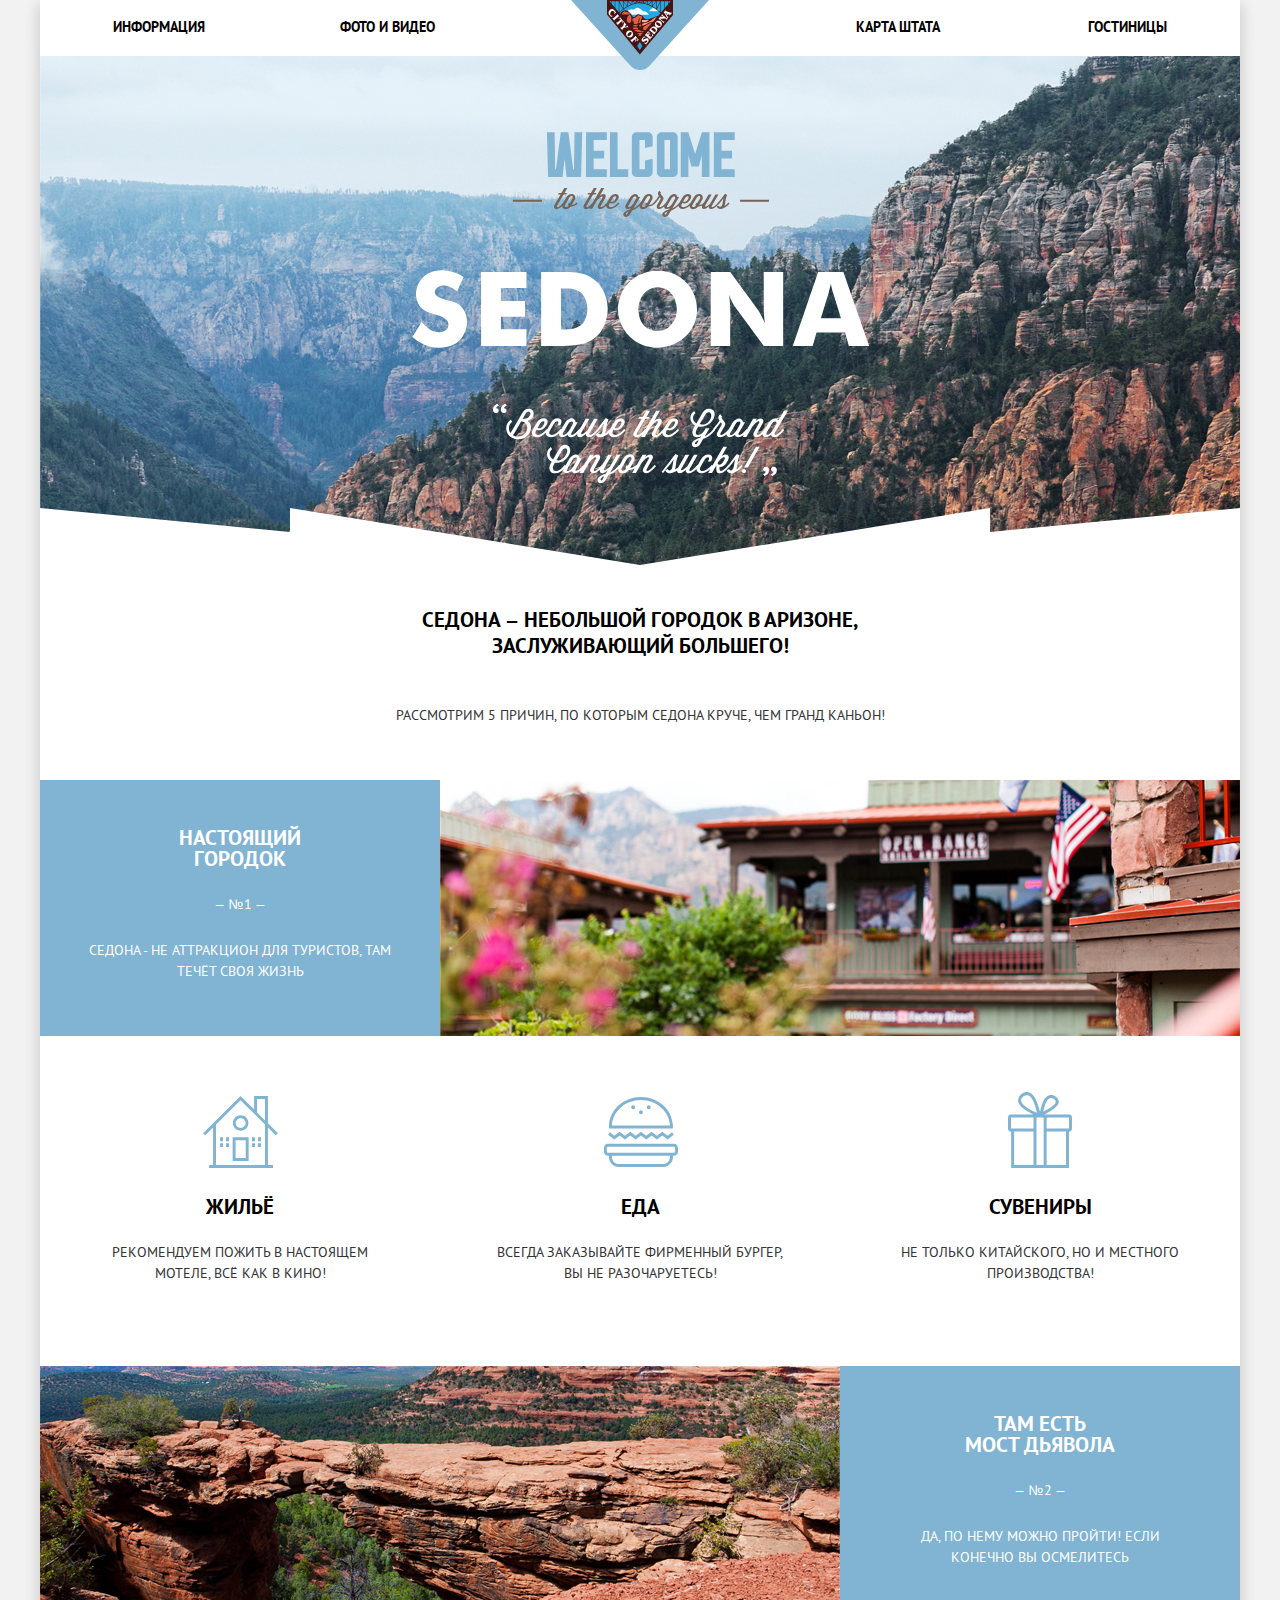
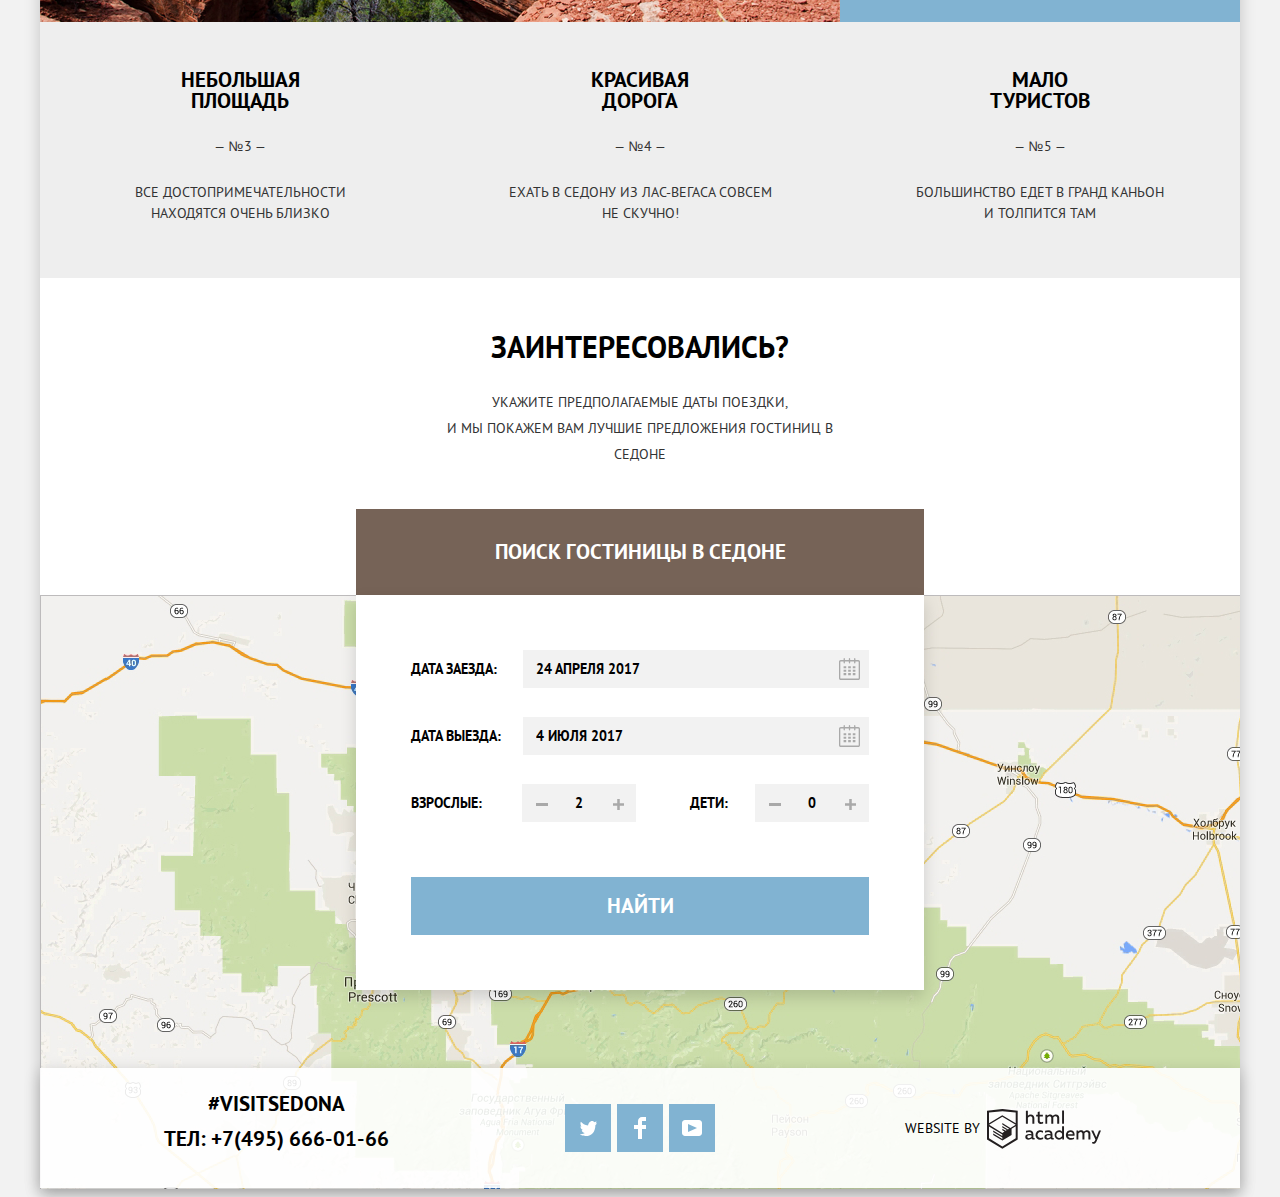
==== commit f416bde1: "Оживляем интерактивные элементы" ====
--- a/index.html
+++ b/index.html
@@ -4,7 +4,7 @@
     <meta charset="utf-8">
     <title>HTML Academy: Седона</title>
     <link rel="stylesheet" href="css/normalize.css">
-    <link rel="stylesheet" href="css/style.css">
+    <link rel="stylesheet" href="css/style.min.css">
   </head>
 
   <body class="page-body">
@@ -179,6 +179,6 @@
         </a>
       </div>
     </footer>
-    <script src="js/script.js"></script>
+    <script src="js/script.min.js"></script>
   </body>
 </html>
--- a/css/style.min.css
+++ b/css/style.min.css
@@ -0,0 +1 @@
+@-webkit-keyframes close{0%{overflow:hidden;height:395px}to{overflow:hidden;height:0;padding-top:0;padding-bottom:0}}@keyframes close{0%{overflow:hidden;height:395px}to{overflow:hidden;height:0;padding-top:0;padding-bottom:0}}@-webkit-keyframes open{0%{overflow:hidden;height:0;padding-top:0;padding-bottom:0}to{overflow:hidden;height:395px}}@keyframes open{0%{overflow:hidden;height:0;padding-top:0;padding-bottom:0}to{overflow:hidden;height:395px}}@-webkit-keyframes shake{0%,to{-webkit-transform:translateX(0);transform:translateX(0)}10%,30%,50%,70%,90%{-webkit-transform:translateX(-5px);transform:translateX(-5px)}20%,40%,60%,80%{-webkit-transform:translateX(5px);transform:translateX(5px)}}@keyframes shake{0%,to{-webkit-transform:translateX(0);transform:translateX(0)}10%,30%,50%,70%,90%{-webkit-transform:translateX(-5px);transform:translateX(-5px)}20%,40%,60%,80%{-webkit-transform:translateX(5px);transform:translateX(5px)}}@font-face{font-family:'PT Sans';font-style:normal;font-weight:400;src:local('PT Sans'),local('PTSans-Regular'),url(../fonts/ptsans.woff2) format('woff2'),url(../fonts/ptsans.woff) format('woff');font-display:swap}@font-face{font-family:'PT Sans';font-style:normal;font-weight:700;src:local('PT Sans Bold'),local('PTSans-Bold'),url(../fonts/ptsansbold.woff2) format('woff2'),url(../fonts/ptsansbold.woff2) format('woff');font-display:swap}:root{--basic-extra-black: #000000;--basic-extra-black-alfa: rgba(0, 0, 0, 0.3);--basic-hard-black: #231F20;--basic-black: #333333;--basic-extra-brown: #503E33;--basic-hard-brown: #604E43;--basic-brown: #766357;--basic-extra-blue: #5496BD;--basic-hard-blue: #669EC0;--basic-blue: #81B3D2;--basic-absolute-grey: #6A6A6A;--basic-extra-grey: #666666;--basic-hard-grey: #BDBBBC;--basic-strong-grey: #CACACA;--basic-middle-grey:#ABABAB;--basic-middle-grey-alfa: rgba(171,171,171,0.3);--basic-normal-grey: #EBEBEB;--basic-grey: #EEEEEE;--basic-soft-grey:  #E5E5E5;--basic-lite-grey: #F2F2F2;--basic-white-alfa: rgba(255, 255, 255, 0.9);--basic-white-soft-alfa: rgba(255, 255, 255, 0.3);--basic-white: #FFFFFF;--basic-wrapper-shadow: rgba(0, 1, 1, 0.2);--basic-modal-shadow: rgba(0, 1, 1, 0.15)}body{position:relative;min-width:1280px;margin:0;padding:0;text-transform:uppercase;color:var(--basic-black);background-color:var(--basic-lite-grey);font-family:"PT Sans",Arial,sans-serif;font-size:14px;font-weight:400;line-height:26px}img{max-width:100%;height:auto}a{text-decoration:none}.visually-hidden{position:absolute;overflow:hidden;clip:rect(0 0 0 0);width:1px;height:1px;margin:-1px;padding:0;border:0;-webkit-clip-path:inset(100%);clip-path:inset(100%)}.page{height:100%}.page-body{display:-ms-grid;display:grid;-ms-flex-line-pack:start;align-content:start;min-height:100%;grid-template-rows:-webkit-min-content 1fr -webkit-min-content;-ms-grid-rows:-webkit-min-content 1fr -webkit-min-content;-ms-grid-rows:min-content 1fr min-content;grid-template-rows:min-content 1fr min-content}.width-container{width:1200px;margin:0 auto;padding:0;-webkit-box-shadow:0 5px 15px var(--basic-wrapper-shadow);box-shadow:0 5px 15px var(--basic-wrapper-shadow)}.main-navigation{position:relative;background-color:var(--basic-white)}.main-header-logo{position:absolute;left:50%;margin-left:-69px}.site-navigation{display:-webkit-box;display:-ms-flexbox;display:flex;-ms-flex-wrap:wrap;flex-wrap:wrap;margin:0;padding:0;list-style:none;color:var(--basic-extra-black);font-weight:700;line-height:26px}.site-navigation li{width:227px;margin-bottom:16px;padding-top:14px}.site-navigation li:nth-child(odd){margin-left:73px}.site-navigation li:nth-child(even){margin-right:73px}.site-navigation li:nth-child(4n),.site-navigation li:nth-child(4n-1){text-align:right}.site-navigation a{color:var(--basic-extra-black)}.site-navigation a:focus,.site-navigation a:hover{color:var(--basic-blue)}.site-navigation a:active{color:var(--basic-extra-black-alfa)}.active-page a{color:var(--basic-brown)}.main-container{background-color:var(--basic-white)}.main-banner{display:-webkit-box;display:-ms-flexbox;display:flex;-webkit-box-align:center;align-items:center;-ms-flex-align:center;-webkit-box-orient:vertical;-webkit-box-direction:normal;-ms-flex-direction:column;flex-direction:column;-webkit-box-pack:end;-ms-flex-pack:end;justify-content:flex-end;width:1200px;min-height:509px;background-color:var(--basic-extra-blue);background-image:url(../img/main-page-banner.jpg);background-repeat:no-repeat;background-position:center;background-size:cover}.main-banner::before{width:457px;height:351px;margin-bottom:25px;content:"";background-image:url(../img/welcome-slogan.svg)}.main-banner::after{width:1200px;height:57px;content:"";background-image:url(../img/white-shape.svg)}.features{text-align:center}.features-title{-webkit-box-sizing:border-box;box-sizing:border-box;min-height:215px;padding:42px 340px 51px}.features-title p{margin:0 0 43px}.features-title p:first-of-type{color:var(--basic-extra-black);font-size:21px;font-weight:700;line-height:26px}.feature-item p:last-child,.features-title p:last-child{margin-bottom:0}.features-list{display:-webkit-box;display:-ms-flexbox;display:flex;-ms-flex-wrap:wrap;flex-wrap:wrap;margin:0;padding:0;list-style:none;line-height:21px}.feature-item{-webkit-box-sizing:border-box;box-sizing:border-box;width:400px;min-height:256px;padding:47px 48px 25px}.feature-item p{margin:0 0 25px}.feature-item h3{margin:0 0 25px;font-size:21px;font-weight:700;line-height:21px}.feature-item-1,.feature-item-2{display:-webkit-box;display:-ms-flexbox;display:flex;-ms-flex-wrap:wrap;flex-wrap:wrap}.feature-main-city{-webkit-box-ordinal-group:2;-ms-flex-order:1;order:1}.feature-main-bridge,.feature-main-city{color:var(--basic-white);background-color:var(--basic-blue)}.feature-item-1::after,.feature-item-2::before{width:800px;min-height:256px;content:"";background-color:var(--basic-brown);background-repeat:no-repeat;background-position:center;background-size:cover}.feature-item-1::after{-webkit-box-ordinal-group:3;-ms-flex-order:2;order:2;background-image:url(../img/feature-city.jpg)}.feature-item-2::before{background-image:url(../img/feature-bridge.jpg)}.feature-standart{color:var(--basic-black);background-color:var(--basic-grey)}.feature-standart h3,.recommendation-item h4{color:var(--basic-extra-black)}.recommendations-list{display:-webkit-box;display:-ms-flexbox;display:flex;-webkit-box-ordinal-group:4;-ms-flex-order:3;order:3;margin:0;padding:0;list-style:none}.recommendation-item{-webkit-box-sizing:border-box;box-sizing:border-box;width:400px;min-height:330px;padding:160px 50px 25px;color:var(--basic-black);background-color:var(--basic-white)}.recommendation-item h4{margin:0 0 25px;font-size:21px;font-weight:700;line-height:21px}.recommendation-item p{margin:0 0 auto}.recommendation-item:nth-child(1){background-image:url(../img/icon-housing.svg);background-repeat:no-repeat;background-position:center 60px}.recommendation-item:nth-child(2){background-image:url(../img/icon-food.svg);background-repeat:no-repeat;background-position:center 61px}.recommendation-item:nth-child(3){background-image:url(../img/icon-souvenirs.svg);background-repeat:no-repeat;background-position:center 55px}.search{position:relative;-webkit-box-sizing:border-box;box-sizing:border-box;min-height:291px;margin:0;padding:57px 380px 0;text-align:center;background-color:var(--basic-white)}.search>p{margin:0 0 30px}.search>p:first-of-type{color:var(--basic-extra-black);font-size:30px;font-weight:700;line-height:24px}.search>p:last-of-type{margin-bottom:42px}.button{display:inline-block;cursor:pointer;text-align:center;vertical-align:middle;text-transform:uppercase;color:var(--basic-white);border:0;font:inherit}.button-form-show{position:relative;left:-64px;width:568px;padding:30px 125px}.button-form-search{width:458px;padding:16px 182px}.button-form-search,.button-form-show{font-size:21px;font-weight:700;line-height:26px}.button-info{width:110px;margin-right:6px;padding:3px 16px 3px 17px}.button-reserv{width:142px;padding:3px 17px 3px 16px}.button-info,.button-reserv{-webkit-box-sizing:border-box;box-sizing:border-box;font-size:14px;font-weight:700;line-height:21px}.button-form-show,.button-reserv{background-color:var(--basic-brown)}.button-form-show:focus,.button-form-show:hover,.button-reserv:focus,.button-reserv:hover{background-color:var(--basic-hard-brown)}.button-form-show:active,.button-reserv:active{color:var(--basic-white-soft-alfa);background-color:var(--basic-extra-brown)}.button-form-search,.button-info{background-color:var(--basic-blue)}.button-form-search:focus,.button-form-search:hover,.button-info:focus,.button-info:hover{background-color:var(--basic-hard-blue)}.button-form-search:active,.button-info:active{color:var(--basic-white-soft-alfa);background-color:var(--basic-extra-blue)}.modal{position:absolute;bottom:auto;left:316px;-webkit-box-sizing:border-box;box-sizing:border-box;width:568px;padding:55px;background-color:var(--basic-white);-webkit-box-shadow:0 7px 15px var(--basic-modal-shadow);box-shadow:0 7px 15px var(--basic-modal-shadow);font-weight:700}.modal-close,.modal-open{-webkit-animation:close 1s;animation:close 1s;-webkit-animation-fill-mode:forwards;animation-fill-mode:forwards}.modal-open{-webkit-animation:open 1s;animation:open 1s}.modal-error{-webkit-animation:shake .6s;animation:shake .6s}.search-form p{position:relative;display:-webkit-box;display:-ms-flexbox;display:flex;-webkit-box-align:center;align-items:center;-ms-flex-align:center;-webkit-box-pack:justify;-ms-flex-pack:justify;justify-content:space-between;margin:0 0 29px;color:var(--basic-extra-black)}.search-form p:last-of-type{margin-bottom:55px}.search-form input{-webkit-box-sizing:border-box;box-sizing:border-box;height:38px;padding:6px 13px;text-transform:uppercase;color:var(--basic-extra-black);border:0;background-color:var(--basic-lite-grey);font:inherit}.search-form input:hover{background-color:var(--basic-normal-grey)}.search-form input:focus{border:2px solid var(--basic-soft-grey);background-color:var(--basic-white)}.search-form .date-input{width:346px;padding-right:45px}.search-form .number-input{width:114px;padding-right:38px;padding-left:38px;text-align:center}.search-form .number-input:first-of-type{margin-left:-15px}.search-form label[for=kids]{margin-right:-28px}.button-date-input{position:absolute;right:0;width:38px;height:38px;margin:0;padding:0;background-color:transparent}.button-date-input svg{display:block}.button-date-input:focus path,.button-date-input:hover path{fill:var(--basic-extra-black)}.button-date-input:active path{fill:var(--basic-blue)}.button-number-minus{position:absolute;width:38px;height:38px;margin:0;padding:0;background-color:transparent;background-image:url("data:image/svg+xml,%3Csvg width='12' height='3' viewBox='0 0 12 3' fill='none' xmlns='http://www.w3.org/2000/svg'%3E%3Crect width='12' height='3' fill='%23A9A9A9'/%3E%3C/svg%3E ");background-repeat:no-repeat;background-position:center 19px}.button-number-minus:focus,.button-number-minus:hover{background-image:url("data:image/svg+xml,%3Csvg width='12' height='3' viewBox='0 0 12 3' fill='none' xmlns='http://www.w3.org/2000/svg'%3E%3Crect width='12' height='3' fill='black'/%3E%3C/svg%3E ")}.button-number-minus:active{background-image:url("data:image/svg+xml,%3Csvg width='12' height='3' viewBox='0 0 12 3' fill='none' xmlns='http://www.w3.org/2000/svg'%3E%3Crect width='12' height='3' fill='%2381B3D2'/%3E%3C/svg%3E%0A")}.button-number-plus{position:absolute;width:38px;height:38px;margin:0;padding:0;background-color:transparent;background-image:url("data:image/svg+xml,%3Csvg width='11' height='11' viewBox='0 0 11 11' fill='none' xmlns='http://www.w3.org/2000/svg'%3E%3Cpath fill-rule='evenodd' clip-rule='evenodd' d='M4.23086 6.76932V11H6.76932V6.76932H11V4.23086H6.76932V0H4.23085V4.23086H0V6.76932H4.23086Z' fill='%23A9A9A9'/%3E%3C/svg%3E ");background-repeat:no-repeat;background-position:center 15px}.button-number-plus:focus,.button-number-plus:hover{background-image:url("data:image/svg+xml,%3Csvg width='11' height='11' viewBox='0 0 11 11' fill='none' xmlns='http://www.w3.org/2000/svg'%3E%3Cpath fill-rule='evenodd' clip-rule='evenodd' d='M4.23086 6.76932V11H6.76932V6.76932H11V4.23086H6.76932V0H4.23085V4.23086H0V6.76932H4.23086Z' fill='black'/%3E%3C/svg%3E ")}.button-number-plus:active{background-image:url("data:image/svg+xml,%3Csvg width='11' height='11' viewBox='0 0 11 11' fill='none' xmlns='http://www.w3.org/2000/svg'%3E%3Cpath fill-rule='evenodd' clip-rule='evenodd' d='M4.23086 6.76932V11H6.76932V6.76932H11V4.23086H6.76932V0H4.23085V4.23086H0V6.76932H4.23086Z' fill='%2381B3D2'/%3E%3C/svg%3E ")}.button-adults-minus{left:112px}.button-adults-plus{left:188px}.button-kids-minus{right:75px}.button-kids-plus{right:0}.map{width:1200px;height:594px;background-color:var(--basic-hard-grey);background-image:url(../img/map.jpg);background-repeat:no-repeat;background-position:center}.map iframe{border:0}.hotels-main{text-align:left;background-color:var(--basic-white);line-height:21px}.parameters-form{-webkit-box-sizing:border-box;box-sizing:border-box;min-height:217px;padding:25px 73px 25px 72px;background-color:var(--basic-brown);background-image:url(../img/parameters-form-background.jpg);background-repeat:no-repeat;background-position:center;background-size:cover;-o-object-fit:contain;object-fit:contain}.filter{display:-webkit-box;display:-ms-flexbox;display:flex}.filter-item{max-width:150px;margin:0;padding:0;color:var(--basic-white);border:0}.filter-item:first-child{margin-right:118px}.filter-item:last-child{max-width:317px;margin-left:auto}.filter-item legend{margin-bottom:25px;font-size:16px;font-weight:700}.filter-item:last-child legend{margin-bottom:12px}.filter-item ul{margin:0;padding:0;list-style:none}.filter-checkbox{min-height:23px;margin-bottom:23px;padding-left:41px}.filter-checkbox:last-child{margin-bottom:0}.filter-checkbox label{position:relative;display:block;cursor:pointer;-webkit-user-select:none;-moz-user-select:none;-ms-user-select:none;user-select:none}.filter-input-checkbox+label::before{position:absolute;top:1px;left:-41px;width:19px;height:19px;content:"";border:2px solid var(--basic-white);border-radius:3px}.filter-input-checkbox:disabled+label::before{cursor:auto;border-color:var(--basic-absolute-grey)}.filter-input-checkbox:checked+label::before{display:none}.filter-input-checkbox:checked+label::after{position:absolute;top:1px;left:-41px;width:26px;height:23px;content:"";background-image:url("data:image/svg+xml,%3Csvg width='27' height='23' viewBox='0 0 27 23' fill='none' xmlns='http://www.w3.org/2000/svg'%3E%3Cpath d='M7.285 7.48601L4.456 10.315L12.239 18.098L26.171 4.16601L23.343 1.33701L12.239 12.439L7.285 7.48601Z' fill='white'/%3E%3Cpath d='M21 20C21 20.542 20.542 21 20 21H3C2.458 21 2 20.542 2 20V3C2 2.458 2.458 2 3 2H19.908L21.493 0.415C21.041 0.146542 20.5257 0.00329969 20 0H3C1.35 0 0 1.35 0 3V20C0 21.65 1.35 23 3 23H20C21.65 23 23 21.65 23 20V10.171L21 12.171V20Z' fill='white'/%3E%3C/svg%3E")}.filter-input-checkbox:checked:disabled+label::after{cursor:auto;background-image:url("data:image/svg+xml,%3Csvg width='27' height='23' viewBox='0 0 27 23' fill='none' xmlns='http://www.w3.org/2000/svg'%3E%3Cpath d='M7.28499 7.48601L4.45599 10.315L12.239 18.098L26.171 4.16601L23.343 1.33701L12.239 12.439L7.28499 7.48601Z' fill='%236A6A6A'/%3E%3Cpath d='M21 20C21 20.542 20.542 21 20 21H3C2.458 21 2 20.542 2 20V3C2 2.458 2.458 2 3 2H19.908L21.493 0.415C21.041 0.146542 20.5257 0.00329969 20 0H3C1.35 0 0 1.35 0 3V20C0 21.65 1.35 23 3 23H20C21.65 23 23 21.65 23 20V10.171L21 12.171V20Z' fill='%236A6A6A'/%3E%3C/svg%3E%0A")}.filter-input-checkbox:focus+label::after,.filter-input-checkbox:focus+label::before{outline:3px solid var(--basic-extra-black)}.price-controls,.price-controls label{display:-webkit-box;display:-ms-flexbox;display:flex}.price-controls{-webkit-box-pack:justify;-ms-flex-pack:justify;justify-content:space-between;-webkit-box-sizing:border-box;box-sizing:border-box;width:317px;margin-bottom:20px;padding:5px 0;border:2px solid var(--basic-white);border-radius:2px}.min-price{border-right:2px solid var(--basic-white)}.price-controls input{width:150px;margin:0;padding:0;text-align:center;text-transform:inherit;color:inherit;border:0;background-color:transparent;font-family:inherit;font-size:inherit}.price-controls label{-webkit-box-align:center;align-items:center;-ms-flex-align:center;-webkit-box-pack:center;-ms-flex-pack:center;justify-content:center;min-width:157px;height:22px}.range-scale{position:relative;width:317px;height:2px;margin-bottom:33px;cursor:pointer;background:var(--basic-white-soft-alfa)}.range-scale .bar{width:78%;height:2px;background:var(--basic-white)}.range-scale .toggle{position:absolute;top:-10px;width:4px;height:4px;padding:0;border:8px solid var(--basic-white);border-radius:50%;background-color:var(--basic-middle-grey);-webkit-box-shadow:0 2px 0 0 var(--basic-middle-grey-alfa);box-shadow:0 2px 0 0 var(--basic-middle-grey-alfa)}.range-scale .toggle:focus,.range-scale .toggle:hover{-webkit-transform:scale(1.2);-ms-transform:scale(1.2);transform:scale(1.2);outline:0}.range-scale .toggle:focus{-webkit-box-shadow:0 0 0 2px var(--basic-extra-black);box-shadow:0 0 0 2px var(--basic-extra-black)}.range-scale .toggle-min{left:0}.range-scale .toggle-max{left:248px}.filter-button{-webkit-box-sizing:border-box;box-sizing:border-box;width:137px;margin-left:85px;padding:5px 33px 6px 34px;border:2px solid var(--basic-white);border-radius:2px;background-color:transparent}.filter-button:focus,.filter-button:hover{color:var(--basic-extra-black);background-color:var(--basic-white)}.results-sort,.results-sum{-ms-flex-wrap:wrap;flex-wrap:wrap}.results-sort{display:-webkit-box;display:-ms-flexbox;display:flex;-webkit-box-align:start;align-items:flex-start;-ms-flex-align:start;-webkit-box-sizing:border-box;box-sizing:border-box;min-height:86px;margin:0;padding:31px 73px 29px;border-bottom:1px solid var(--basic-soft-grey)}.results-sum{width:135px;margin-right:28px;font-size:21px;font-weight:700;line-height:26px}.results-sum p{margin:0 5px 0 0;padding:0}.results-sum,.sort-controls,.sort-parameters{display:-webkit-box;display:-ms-flexbox;display:flex}.sort-controls{width:891px;font-size:12px;line-height:18px}.sort-controls h3{margin:0 40px 0 0;padding:0;font-size:inherit;font-weight:inherit;line-height:inherit}.sort-parameters{-ms-flex-wrap:wrap;flex-wrap:wrap}.sort-parameters-button{margin:0 33px 0 0;padding:0;cursor:pointer;color:var(--basic-extra-black-alfa);border-bottom:1px dashed var(--basic-blue);background-color:transparent}.sort-parameters-button:focus,.sort-parameters-button:hover{color:var(--basic-blue)}.sort-parameters .current,.sort-parameters-button:active{padding-bottom:1px;color:var(--basic-extra-black);border-bottom:none}.sort-parameters .current{color:var(--basic-blue)}.sort-direction{display:-webkit-box;display:-ms-flexbox;display:flex;-webkit-box-align:end;align-items:flex-end;-ms-flex-align:end;-webkit-box-pack:justify;-ms-flex-pack:justify;justify-content:space-between;width:34px;margin-left:auto}.sort-direction-button{padding:0;cursor:pointer;border:6px solid var(--basic-white);border-top-width:0;border-bottom-width:10px;border-bottom-color:var(--basic-strong-grey)}.sort-direction-button:last-child{-webkit-transform:rotate(180deg);-ms-transform:rotate(180deg);transform:rotate(180deg)}.sort-direction-button:focus,.sort-direction-button:hover{border-bottom-color:var(--basic-extra-black)}.sort-direction .current,.sort-direction-button:active{border-bottom-color:var(--basic-blue)}.results-list{margin:0;padding:0;list-style:none}.results-item{display:-webkit-box;display:-ms-flexbox;display:flex;-webkit-box-sizing:border-box;box-sizing:border-box;min-height:151px;padding:30px 73px;border-bottom:1px solid var(--basic-soft-grey)}.hotel-photo{width:135px;height:90px;margin-right:29px}.hotel-photo img{display:block;-o-object-fit:contain;object-fit:contain}.results-description,.results-description p{display:-webkit-box;display:-ms-flexbox;display:flex}.results-description{-webkit-box-orient:vertical;-webkit-box-direction:normal;-ms-flex-direction:column;flex-direction:column;max-width:730px}.results-description h3{margin:-6px 0 7px;padding:0;font-size:21px;font-weight:700;line-height:26px}.results-description p{-ms-flex-wrap:wrap;flex-wrap:wrap;width:110px;margin:0 6px 0 0}.results-description p:last-child{margin-right:0}.footer-contacts a,.hotel-name{color:var(--basic-extra-black)}.hotel-name:focus,.hotel-name:hover{color:var(--basic-blue)}.hotel-name:active{color:var(--basic-extra-black-alfa)}.hotel-characteristics{display:-webkit-box;display:-ms-flexbox;display:flex;margin-bottom:15px}.rating-list,.results-buttons,.results-rating{display:-webkit-box;display:-ms-flexbox;display:flex}.results-rating{-webkit-box-align:end;align-items:flex-end;-ms-flex-align:end;-webkit-box-orient:vertical;-webkit-box-direction:normal;-ms-flex-direction:column;flex-direction:column;-webkit-box-pack:justify;-ms-flex-pack:justify;justify-content:space-between;margin-left:auto}.rating-list{-webkit-box-orient:horizontal;-webkit-box-direction:reverse;-ms-flex-direction:row-reverse;flex-direction:row-reverse;margin:0;padding:0;list-style:none}.rating-list li{position:relative;margin-left:23px}.rating-list li::before{position:absolute;top:-1px;right:-1px;width:19px;height:17px;content:"";background-image:url(../img/star.svg)}.rating-value{margin:0;padding:3px 12px 3px 15px;color:var(--basic-extra-grey);background-color:var(--basic-lite-grey)}.page-footer{display:-webkit-box;display:-ms-flexbox;display:flex;-ms-flex-wrap:wrap;flex-wrap:wrap;-webkit-box-pack:justify;-ms-flex-pack:justify;justify-content:space-between;-webkit-box-sizing:border-box;box-sizing:border-box;min-height:120px;padding-right:73px;padding-left:73px;color:var(--basic-extra-black);background-color:var(--basic-white-alfa)}.main-footer{position:absolute;bottom:0;left:50%;margin-bottom:1px;margin-left:-600px}.footer-contacts{-webkit-box-sizing:border-box;box-sizing:border-box;width:327px;padding:23px 38px 36px;text-align:center;font-size:21px;font-weight:700}.footer-contacts p{margin:0 0 9px}.footer-contacts p:last-child{margin-bottom:0}.footer-contacts a:focus,.footer-contacts a:hover{text-decoration:none}.footer-social{-webkit-box-align:center;align-items:center;-ms-flex-align:center}.footer-social,.footer-social ul,.social-button{display:-webkit-box;display:-ms-flexbox;display:flex}.footer-social ul{-ms-flex-wrap:wrap;flex-wrap:wrap;-webkit-box-pack:justify;-ms-flex-pack:justify;justify-content:space-between;width:150px;margin:0;padding:0;list-style:none}.social-button{-webkit-box-align:center;align-items:center;-ms-flex-align:center;-webkit-box-pack:center;-ms-flex-pack:center;justify-content:center;width:46px;height:48px;background-color:var(--basic-blue)}.social-button:focus,.social-button:hover{background-color:var(--basic-hard-blue)}.social-button:active{background-color:var(--basic-extra-blue)}.social-button:active path{opacity:30%}.copyright-link,.footer-copyright{display:-webkit-box;display:-ms-flexbox;display:flex;-webkit-box-align:center;align-items:center;-ms-flex-align:center}.footer-copyright{-ms-flex-wrap:wrap;flex-wrap:wrap;-webkit-box-pack:center;-ms-flex-pack:center;justify-content:center;width:327px;margin:0}.footer-copyright svg{-ms-flex-negative:0;flex-shrink:0}.copyright-link{-webkit-box-pack:justify;-ms-flex-pack:justify;justify-content:space-between;width:197px;color:var(--basic-extra-black)}.copyright-link:focus path,.copyright-link:hover path{fill:var(--basic-blue)}.copyright-link:active path{fill:var(--basic-hard-grey)}
